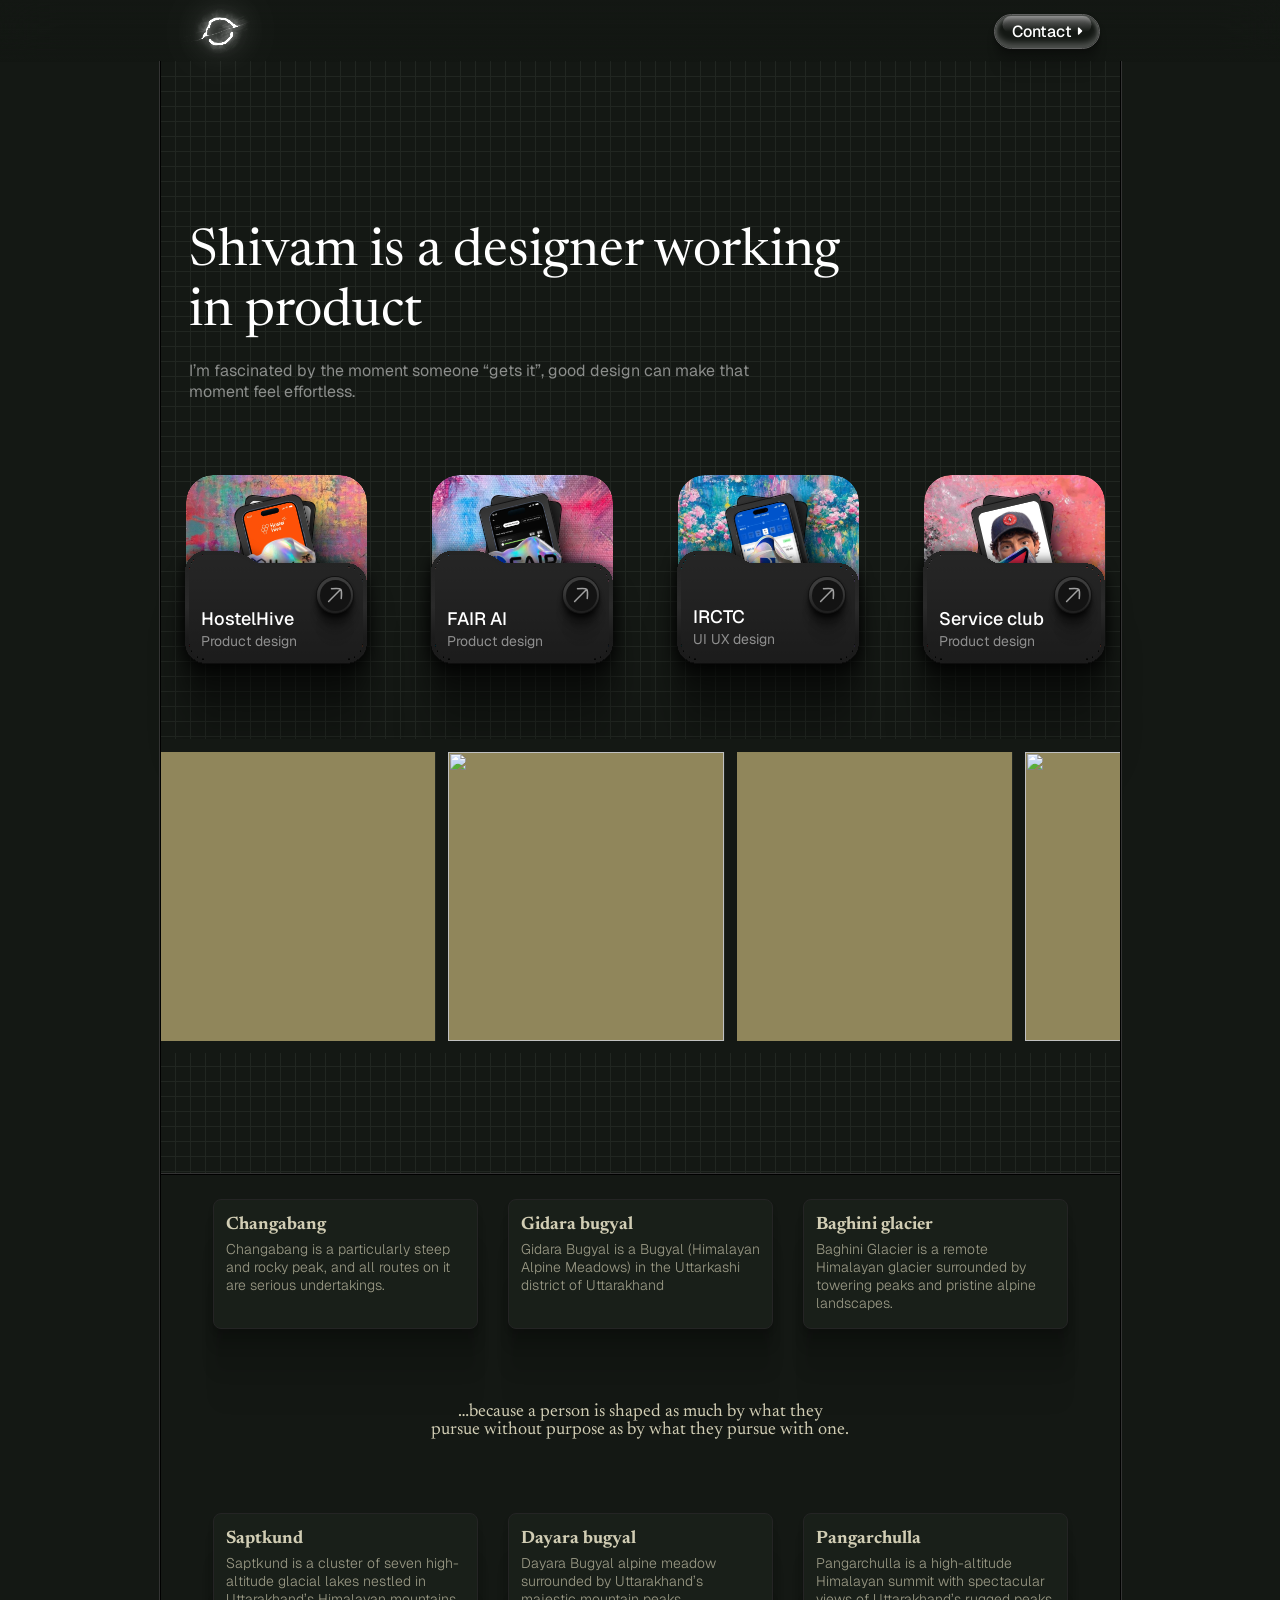
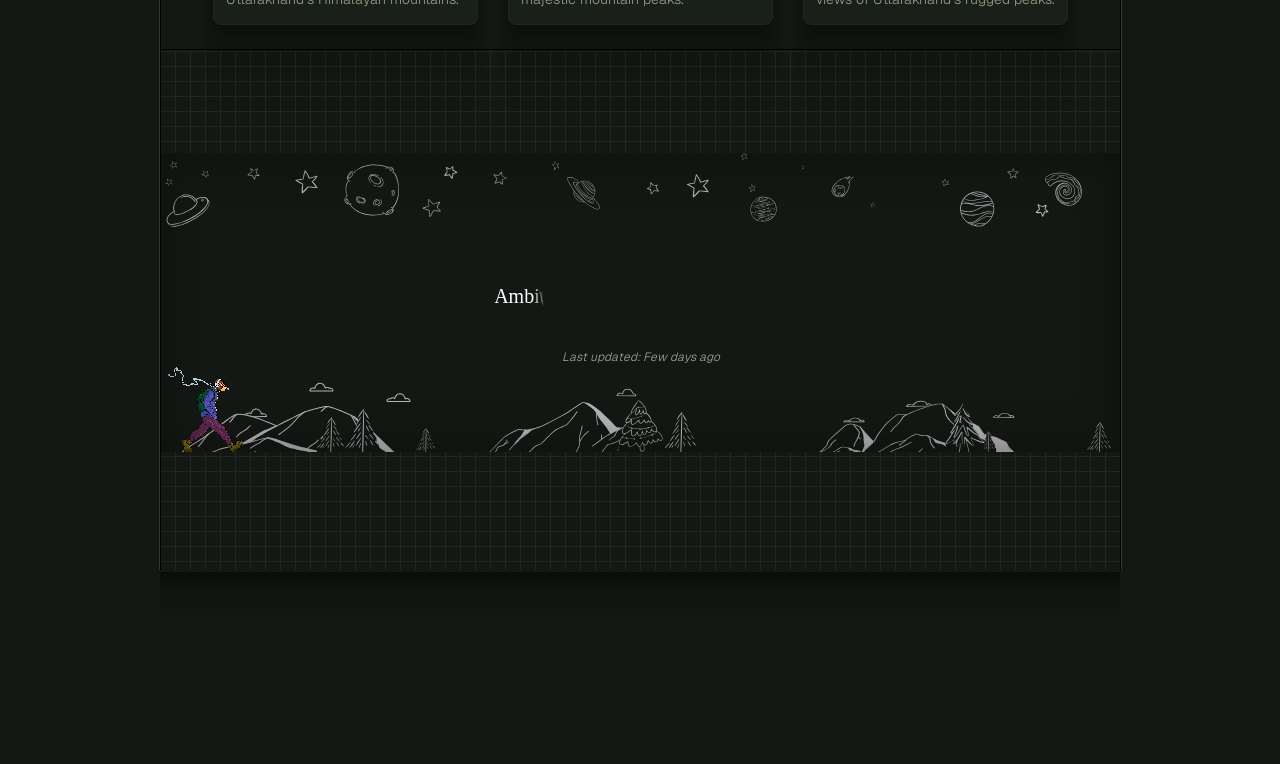
==== index.html @ 5e3aa321 "Potolfio_01 upload" ====
<!doctype html>
<html lang="en">
<head>
<meta charset="utf-8">
<meta name="viewport" content="width=device-width, initial-scale=1">
<link rel="icon" href="assets/favicon.svg" type="image/svg+xml">
<meta property="og:type" content="website">
<meta property="og:title" content="Shivam — Product Designer">
<meta property="og:description" content="Product designer with more than 4 years of experience, working across startups and established companies.">
<title>Shivam — Product Designer</title>
<meta name="description" content="Product designer with more than 4 years of experience, working across startups and established companies.">
<link rel="preconnect" href="https://fonts.googleapis.com">
<link rel="preconnect" href="https://fonts.gstatic.com" crossorigin>
<link href="https://fonts.googleapis.com/css2?family=Delius+Swash+Caps&family=Geist:wght@300;400;500;600;700&family=Montserrat:wght@700&family=Saira:ital,wght@0,300;0,400;0,500;0,600;1,700&family=Newsreader:opsz,wght@6..72,300;6..72,400&display=swap" rel="stylesheet">

<link rel="stylesheet" href="assets/shell.css">
<link rel="stylesheet" href="assets/home.css">
</head>
<body>

<div class="page">
  <div class="gridrules" aria-hidden="true"></div>
  <div class="grid-h" aria-hidden="true"></div>
  <div class="grid-v" aria-hidden="true"></div>

  <header class="nav">
    <div class="col nav__in">
      <a class="nav__brand brandmark" id="navLogo" href="" aria-label="Shivam — home"></a>
      <a class="nav__work" href="work/">work</a>
      <a class="btn nav__cta" href="mailto:shivamnegi5128@gmail.com">
        <span class="btn__shine" aria-hidden="true"></span>
        <span class="btn__label">Contact</span>
        <span class="btn__ico" aria-hidden="true">
          <svg class="i-default" viewBox="0 0 4.66863 7.74047" fill="none"><path d="M4.43436 3.30513L1.36573 0.235968C0.861783 -0.268072 0 0.0888458 0 0.801603V6.93886C0 7.65155 0.861644 8.0085 1.36564 7.5046L4.43427 4.4365C4.74671 4.12411 4.74676 3.61758 4.43436 3.30513Z" fill="white"/></svg>
          <svg class="i-hover" viewBox="0 0 4.14214 4.15044" fill="none"><path d="M0 2.07522C0 3.92026 2.23065 4.84434 3.53541 3.53981C4.34428 2.73108 4.34439 1.41975 3.53566 0.610882C2.23101 -0.693994 0 0.230008 0 2.07522Z" fill="white"/></svg>
        </span>
      </a>
    </div>
  </header>

  

<main>
    <section class="col hero">
      <h1>Shivam is a designer working<br>in product</h1>
      <p>I’m fascinated by the moment someone “gets it”, good design can make that <br>moment feel effortless.</p>
    </section>

    <section class="col projects" aria-label="Selected projects">
      <div class="projects__row"><svg width="0" height="0" style="position:absolute;pointer-events:none" aria-hidden="true"><defs>
<filter id="filter0_ddddddin_0_6" x="0" y="0" width="276" height="342.9" filterUnits="userSpaceOnUse" color-interpolation-filters="sRGB">
<feFlood flood-opacity="0" result="BackgroundImageFix"/>
<feColorMatrix in="SourceAlpha" type="matrix" values="0 0 0 0 0 0 0 0 0 0 0 0 0 0 0 0 0 0 127 0" result="hardAlpha"/>
<feOffset dy="-1"/>
<feGaussianBlur stdDeviation="6.95"/>
<feComposite in2="hardAlpha" operator="out"/>
<feColorMatrix type="matrix" values="0 0 0 0 0 0 0 0 0 0 0 0 0 0 0 0 0 0 0.67 0"/>
<feBlend mode="normal" in2="BackgroundImageFix" result="effect1_dropShadow_0_6"/>
<feColorMatrix in="SourceAlpha" type="matrix" values="0 0 0 0 0 0 0 0 0 0 0 0 0 0 0 0 0 0 127 0" result="hardAlpha"/>
<feOffset dy="7"/>
<feGaussianBlur stdDeviation="7.5"/>
<feColorMatrix type="matrix" values="0 0 0 0 0 0 0 0 0 0 0 0 0 0 0 0 0 0 0.46 0"/>
<feBlend mode="normal" in2="effect1_dropShadow_0_6" result="effect2_dropShadow_0_6"/>
<feColorMatrix in="SourceAlpha" type="matrix" values="0 0 0 0 0 0 0 0 0 0 0 0 0 0 0 0 0 0 127 0" result="hardAlpha"/>
<feOffset dy="27"/>
<feGaussianBlur stdDeviation="13.5"/>
<feColorMatrix type="matrix" values="0 0 0 0 0 0 0 0 0 0 0 0 0 0 0 0 0 0 0.4 0"/>
<feBlend mode="normal" in2="effect2_dropShadow_0_6" result="effect3_dropShadow_0_6"/>
<feColorMatrix in="SourceAlpha" type="matrix" values="0 0 0 0 0 0 0 0 0 0 0 0 0 0 0 0 0 0 127 0" result="hardAlpha"/>
<feOffset dy="61"/>
<feGaussianBlur stdDeviation="18"/>
<feColorMatrix type="matrix" values="0 0 0 0 0 0 0 0 0 0 0 0 0 0 0 0 0 0 0.23 0"/>
<feBlend mode="normal" in2="effect3_dropShadow_0_6" result="effect4_dropShadow_0_6"/>
<feColorMatrix in="SourceAlpha" type="matrix" values="0 0 0 0 0 0 0 0 0 0 0 0 0 0 0 0 0 0 127 0" result="hardAlpha"/>
<feOffset dy="108"/>
<feGaussianBlur stdDeviation="21.5"/>
<feColorMatrix type="matrix" values="0 0 0 0 0 0 0 0 0 0 0 0 0 0 0 0 0 0 0.07 0"/>
<feBlend mode="normal" in2="effect4_dropShadow_0_6" result="effect5_dropShadow_0_6"/>
<feColorMatrix in="SourceAlpha" type="matrix" values="0 0 0 0 0 0 0 0 0 0 0 0 0 0 0 0 0 0 127 0" result="hardAlpha"/>
<feOffset dy="168"/>
<feGaussianBlur stdDeviation="23.5"/>
<feColorMatrix type="matrix" values="0 0 0 0 0 0 0 0 0 0 0 0 0 0 0 0 0 0 0.01 0"/>
<feBlend mode="normal" in2="effect5_dropShadow_0_6" result="effect6_dropShadow_0_6"/>
<feBlend mode="normal" in="SourceGraphic" in2="BackgroundImageFix" result="shape"/>
<feColorMatrix in="SourceAlpha" type="matrix" values="0 0 0 0 0 0 0 0 0 0 0 0 0 0 0 0 0 0 127 0" result="hardAlpha"/>
<feOffset dy="-1"/>
<feComposite in2="hardAlpha" operator="arithmetic" k2="-1" k3="1"/>
<feColorMatrix type="matrix" values="0 0 0 0 0 0 0 0 0 0 0 0 0 0 0 0 0 0 1 0"/>
<feBlend mode="normal" in2="shape" result="effect7_innerShadow_0_6"/>
<feTurbulence type="fractalNoise" baseFrequency="2 2" stitchTiles="stitch" numOctaves="3" result="noise" seed="8232" />
<feColorMatrix in="noise" type="luminanceToAlpha" result="alphaNoise" />
<feComponentTransfer in="alphaNoise" result="coloredNoise1">
<feFuncA type="discrete" tableValues="1 1 1 1 1 1 1 1 1 1 1 1 1 1 1 1 1 1 1 1 1 1 1 1 1 1 1 1 1 1 1 1 1 1 1 1 1 1 1 1 1 1 1 1 1 1 1 1 1 1 1 0 0 0 0 0 0 0 0 0 0 0 0 0 0 0 0 0 0 0 0 0 0 0 0 0 0 0 0 0 0 0 0 0 0 0 0 0 0 0 0 0 0 0 0 0 0 0 0 0 "/>
</feComponentTransfer>
<feComposite operator="in" in2="effect7_innerShadow_0_6" in="coloredNoise1" result="noise1Clipped" />
<feFlood flood-color="rgba(27, 27, 27, 0.5)" result="color1Flood" />
<feComposite operator="in" in2="noise1Clipped" in="color1Flood" result="color1" />
<feMerge result="effect8_noise_0_6">
<feMergeNode in="effect7_innerShadow_0_6" />
<feMergeNode in="color1" />
</feMerge>
<feBlend mode="normal" in="effect8_noise_0_6" in2="effect6_dropShadow_0_6" result="effect8_noise_0_6"/>
</filter>
<linearGradient id="paint0_linear_0_6" x1="138" y1="15.3041" x2="138" y2="123.9" gradientUnits="userSpaceOnUse">
<stop stop-color="#313131"/>
<stop offset="1" stop-color="#1C1C1C"/>
</linearGradient>
<linearGradient id="paint1_linear_0_6" x1="138" y1="34.7219" x2="138" y2="67.4445" gradientUnits="userSpaceOnUse">
<stop stop-color="#0A0A0A"/>
<stop offset="1" stop-color="#4E4E4E"/>
</linearGradient>
<linearGradient id="paint2_linear_0_6" x1="138" y1="71.4" x2="138" y2="101.605" gradientUnits="userSpaceOnUse">
<stop stop-color="#2A2A2A"/>
<stop offset="1"/>
</linearGradient>
<linearGradient id="paint3_linear_0_6" x1="138.394" y1="59.174" x2="138.394" y2="90.4582" gradientUnits="userSpaceOnUse">
<stop stop-color="#717171"/>
<stop offset="1" stop-color="#7C7C7C"/>
</linearGradient>
</defs></svg>
<a class="pcard c-hh" href="projects/hostelhive/" target="_blank" rel="noopener" aria-label="HostelHive — Product design">
    <div class="pcard__inner">
      <div class="pcard__pocket"><div class="pcard__stage">
        <figure class="pl pl--art"><div class="pl__r"><div class="crop"><img src="assets/media/287598882310.webp" alt=""></div></div></figure>
        <div class="pl pl--deck-a"><div class="pl__r"><div class="deck"></div></div></div>
        <figure class="pl pl--mid"><div class="pl__r"><img src="assets/media/f3ed264bc4f3.webp" alt=""></div></figure>
        <div class="pl pl--deck-b"><div class="pl__r"><div class="deck"></div></div></div>
        <figure class="pl pl--dev"><div class="pl__r"><img src="assets/media/b401599834fa.webp" alt=""></div></figure>
        <figure class="pl pl--ov"><div class="pl__r"><div class="crop"><img src="assets/media/566ebe815124.webp" alt=""></div></div></figure>
      </div></div>
      <div class="pcard__panel"><svg viewBox="0 0 276 342.9" width="276" height="342.9" fill="none" xmlns="http://www.w3.org/2000/svg" aria-hidden="true"><g filter="url(#filter0_ddddddin_0_6)"><path class="pnl-f" d="M51 35.9C51 26.5112 58.6112 18.9 68 18.9H89.3295C95.9151 18.9 102.359 20.8125 107.878 24.4053L113.974 28.3734C116.734 30.1698 119.956 31.126 123.248 31.126H208C217.389 31.126 225 38.7372 225 48.126V106.9C225 116.289 217.389 123.9 208 123.9H68C58.6112 123.9 51 116.289 51 106.9L51 35.9Z" fill="url(#paint0_linear_0_6)" shape-rendering="crispEdges"/><path class="pnl-s" d="M89.3291 16.9C96.3019 16.9 103.125 18.9252 108.969 22.7291L115.065 26.6969C117.5 28.2818 120.343 29.1255 123.248 29.1256H208C218.493 29.1256 227 37.6324 227 48.1256V106.9C227 117.393 218.493 125.9 208 125.9H68C57.5066 125.9 49 117.393 49 106.9V35.9C49 25.4066 57.5066 16.9 68 16.9H89.3291Z" stroke="url(#paint1_linear_0_6)" style="mix-blend-mode:soft-light" stroke-width="4" shape-rendering="crispEdges"/><path class="pnl-s" d="M89.3291 16.9C96.3019 16.9 103.125 18.9252 108.969 22.7291L115.065 26.6969C117.5 28.2818 120.343 29.1255 123.248 29.1256H208C218.493 29.1256 227 37.6324 227 48.1256V106.9C227 117.393 218.493 125.9 208 125.9H68C57.5066 125.9 49 117.393 49 106.9V35.9C49 25.4066 57.5066 16.9 68 16.9H89.3291Z" stroke="url(#paint2_linear_0_6)" stroke-opacity="0.82" stroke-width="4" shape-rendering="crispEdges"/><path class="pnl-s" d="M89.3291 16.9C96.3019 16.9 103.125 18.9252 108.969 22.7291L115.065 26.6969C117.5 28.2818 120.343 29.1255 123.248 29.1256H208C218.493 29.1256 227 37.6324 227 48.1256V106.9C227 117.393 218.493 125.9 208 125.9H68C57.5066 125.9 49 117.393 49 106.9V35.9C49 25.4066 57.5066 16.9 68 16.9H89.3291Z" stroke="url(#paint3_linear_0_6)" stroke-opacity="0.12" stroke-width="4" shape-rendering="crispEdges"/></g></svg></div>
      <div class="pcard__meta"><h3 class="pcard__title">HostelHive</h3><p class="pcard__sub">Product design</p></div>
      <span class="pcard__arrow" aria-hidden="true"><span class="pcard__arrowin"><img src="assets/media/2d429bfdd5bf.svg" alt=""><img src="assets/media/2d429bfdd5bf.svg" alt=""></span></span>
    </div>
  </a>

  <a class="pcard c-fair" href="projects/fair-ai/" target="_blank" rel="noopener" aria-label="FAIR AI — Product design">
    <div class="pcard__inner">
      <div class="pcard__pocket"><div class="pcard__stage">
        <figure class="pl pl--art"><div class="pl__r"><div class="crop"><img src="assets/media/42fb38b03def.webp" alt=""></div></div></figure>
        <div class="pl pl--deck-a"><div class="pl__r"><div class="deck"></div></div></div>
        <div class="pl pl--deck-b"><div class="pl__r"><div class="deck"></div></div></div>
        <figure class="pl pl--dev"><div class="pl__r"><img src="assets/media/18b52090a1f3.webp" alt=""></div></figure>
        <figure class="pl pl--ov"><div class="pl__r"><div class="crop"><img src="assets/media/a8c9b124a2e1.webp" alt=""></div></div></figure>
      </div></div>
      <div class="pcard__panel"><svg viewBox="0 0 276 342.9" width="276" height="342.9" fill="none" xmlns="http://www.w3.org/2000/svg" aria-hidden="true"><g filter="url(#filter0_ddddddin_0_6)"><path class="pnl-f" d="M51 35.9C51 26.5112 58.6112 18.9 68 18.9H89.3295C95.9151 18.9 102.359 20.8125 107.878 24.4053L113.974 28.3734C116.734 30.1698 119.956 31.126 123.248 31.126H208C217.389 31.126 225 38.7372 225 48.126V106.9C225 116.289 217.389 123.9 208 123.9H68C58.6112 123.9 51 116.289 51 106.9L51 35.9Z" fill="url(#paint0_linear_0_6)" shape-rendering="crispEdges"/><path class="pnl-s" d="M89.3291 16.9C96.3019 16.9 103.125 18.9252 108.969 22.7291L115.065 26.6969C117.5 28.2818 120.343 29.1255 123.248 29.1256H208C218.493 29.1256 227 37.6324 227 48.1256V106.9C227 117.393 218.493 125.9 208 125.9H68C57.5066 125.9 49 117.393 49 106.9V35.9C49 25.4066 57.5066 16.9 68 16.9H89.3291Z" stroke="url(#paint1_linear_0_6)" style="mix-blend-mode:soft-light" stroke-width="4" shape-rendering="crispEdges"/><path class="pnl-s" d="M89.3291 16.9C96.3019 16.9 103.125 18.9252 108.969 22.7291L115.065 26.6969C117.5 28.2818 120.343 29.1255 123.248 29.1256H208C218.493 29.1256 227 37.6324 227 48.1256V106.9C227 117.393 218.493 125.9 208 125.9H68C57.5066 125.9 49 117.393 49 106.9V35.9C49 25.4066 57.5066 16.9 68 16.9H89.3291Z" stroke="url(#paint2_linear_0_6)" stroke-opacity="0.82" stroke-width="4" shape-rendering="crispEdges"/><path class="pnl-s" d="M89.3291 16.9C96.3019 16.9 103.125 18.9252 108.969 22.7291L115.065 26.6969C117.5 28.2818 120.343 29.1255 123.248 29.1256H208C218.493 29.1256 227 37.6324 227 48.1256V106.9C227 117.393 218.493 125.9 208 125.9H68C57.5066 125.9 49 117.393 49 106.9V35.9C49 25.4066 57.5066 16.9 68 16.9H89.3291Z" stroke="url(#paint3_linear_0_6)" stroke-opacity="0.12" stroke-width="4" shape-rendering="crispEdges"/></g></svg></div>
      <div class="pcard__meta"><h3 class="pcard__title">FAIR AI</h3><p class="pcard__sub">Product design</p></div>
      <span class="pcard__arrow" aria-hidden="true"><span class="pcard__arrowin"><img src="assets/media/2d429bfdd5bf.svg" alt=""><img src="assets/media/2d429bfdd5bf.svg" alt=""></span></span>
    </div>
  </a>

  <a class="pcard c-irc" href="projects/irctc/" target="_blank" rel="noopener" aria-label="IRCTC — UI UX design">
    <div class="pcard__inner">
      <div class="pcard__pocket"><div class="pcard__stage">
        <figure class="pl pl--art"><div class="pl__r"><img src="assets/media/c4fbb750b159.webp" alt=""></div></figure>
        <div class="pl pl--deck-a"><div class="pl__r"><div class="deck"></div></div></div>
        <div class="pl pl--deck-b"><div class="pl__r"><div class="deck"></div></div></div>
        <figure class="pl pl--dev"><div class="pl__r"><div class="crop"><img src="assets/media/8697be73bdae.webp" alt=""></div></div></figure>
        <figure class="pl pl--ov"><div class="pl__r"><div class="crop"><img src="assets/media/89173bbdca14.webp" alt=""></div></div></figure>
      </div></div>
      <div class="pcard__panel"><svg viewBox="0 0 276 342.9" width="276" height="342.9" fill="none" xmlns="http://www.w3.org/2000/svg" aria-hidden="true"><g filter="url(#filter0_ddddddin_0_6)"><path class="pnl-f" d="M51 35.9C51 26.5112 58.6112 18.9 68 18.9H89.3295C95.9151 18.9 102.359 20.8125 107.878 24.4053L113.974 28.3734C116.734 30.1698 119.956 31.126 123.248 31.126H208C217.389 31.126 225 38.7372 225 48.126V106.9C225 116.289 217.389 123.9 208 123.9H68C58.6112 123.9 51 116.289 51 106.9L51 35.9Z" fill="url(#paint0_linear_0_6)" shape-rendering="crispEdges"/><path class="pnl-s" d="M89.3291 16.9C96.3019 16.9 103.125 18.9252 108.969 22.7291L115.065 26.6969C117.5 28.2818 120.343 29.1255 123.248 29.1256H208C218.493 29.1256 227 37.6324 227 48.1256V106.9C227 117.393 218.493 125.9 208 125.9H68C57.5066 125.9 49 117.393 49 106.9V35.9C49 25.4066 57.5066 16.9 68 16.9H89.3291Z" stroke="url(#paint1_linear_0_6)" style="mix-blend-mode:soft-light" stroke-width="4" shape-rendering="crispEdges"/><path class="pnl-s" d="M89.3291 16.9C96.3019 16.9 103.125 18.9252 108.969 22.7291L115.065 26.6969C117.5 28.2818 120.343 29.1255 123.248 29.1256H208C218.493 29.1256 227 37.6324 227 48.1256V106.9C227 117.393 218.493 125.9 208 125.9H68C57.5066 125.9 49 117.393 49 106.9V35.9C49 25.4066 57.5066 16.9 68 16.9H89.3291Z" stroke="url(#paint2_linear_0_6)" stroke-opacity="0.82" stroke-width="4" shape-rendering="crispEdges"/><path class="pnl-s" d="M89.3291 16.9C96.3019 16.9 103.125 18.9252 108.969 22.7291L115.065 26.6969C117.5 28.2818 120.343 29.1255 123.248 29.1256H208C218.493 29.1256 227 37.6324 227 48.1256V106.9C227 117.393 218.493 125.9 208 125.9H68C57.5066 125.9 49 117.393 49 106.9V35.9C49 25.4066 57.5066 16.9 68 16.9H89.3291Z" stroke="url(#paint3_linear_0_6)" stroke-opacity="0.12" stroke-width="4" shape-rendering="crispEdges"/></g></svg></div>
      <div class="pcard__meta"><h3 class="pcard__title">IRCTC</h3><p class="pcard__sub">UI UX design</p></div>
      <span class="pcard__arrow" aria-hidden="true"><span class="pcard__arrowin"><img src="assets/media/2d429bfdd5bf.svg" alt=""><img src="assets/media/2d429bfdd5bf.svg" alt=""></span></span>
    </div>
  </a><a class="pcard c-svc is-locked" aria-disabled="true" aria-label="Service club — Product design">
    <div class="pcard__inner">
      <div class="pcard__pocket"><div class="pcard__stage">
        <figure class="pl pl--art"><div class="pl__r"><img src="assets/media/fff7a1a0fea5.webp" alt=""></div></figure>
        <div class="pl pl--deck-a"><div class="pl__r"><div class="deck"></div></div></div>
        <div class="pl pl--deck-b"><div class="pl__r"><div class="deck"></div></div></div>
        <figure class="pl pl--dev"><div class="pl__r"><div class="crop"><img src="assets/media/6f6fb5848412.webp" alt=""></div></div></figure>
        <figure class="pl pl--ov"><div class="pl__r"><img src="assets/media/a5ca08c213e0.webp" alt=""></div></figure>
      </div></div>
      <div class="pcard__panel"><svg viewBox="0 0 276 342.9" width="276" height="342.9" fill="none" xmlns="http://www.w3.org/2000/svg" aria-hidden="true"><g filter="url(#filter0_ddddddin_0_6)"><path class="pnl-f" d="M51 35.9C51 26.5112 58.6112 18.9 68 18.9H89.3295C95.9151 18.9 102.359 20.8125 107.878 24.4053L113.974 28.3734C116.734 30.1698 119.956 31.126 123.248 31.126H208C217.389 31.126 225 38.7372 225 48.126V106.9C225 116.289 217.389 123.9 208 123.9H68C58.6112 123.9 51 116.289 51 106.9L51 35.9Z" fill="url(#paint0_linear_0_6)" shape-rendering="crispEdges"/><path class="pnl-s" d="M89.3291 16.9C96.3019 16.9 103.125 18.9252 108.969 22.7291L115.065 26.6969C117.5 28.2818 120.343 29.1255 123.248 29.1256H208C218.493 29.1256 227 37.6324 227 48.1256V106.9C227 117.393 218.493 125.9 208 125.9H68C57.5066 125.9 49 117.393 49 106.9V35.9C49 25.4066 57.5066 16.9 68 16.9H89.3291Z" stroke="url(#paint1_linear_0_6)" style="mix-blend-mode:soft-light" stroke-width="4" shape-rendering="crispEdges"/><path class="pnl-s" d="M89.3291 16.9C96.3019 16.9 103.125 18.9252 108.969 22.7291L115.065 26.6969C117.5 28.2818 120.343 29.1255 123.248 29.1256H208C218.493 29.1256 227 37.6324 227 48.1256V106.9C227 117.393 218.493 125.9 208 125.9H68C57.5066 125.9 49 117.393 49 106.9V35.9C49 25.4066 57.5066 16.9 68 16.9H89.3291Z" stroke="url(#paint2_linear_0_6)" stroke-opacity="0.82" stroke-width="4" shape-rendering="crispEdges"/><path class="pnl-s" d="M89.3291 16.9C96.3019 16.9 103.125 18.9252 108.969 22.7291L115.065 26.6969C117.5 28.2818 120.343 29.1255 123.248 29.1256H208C218.493 29.1256 227 37.6324 227 48.1256V106.9C227 117.393 218.493 125.9 208 125.9H68C57.5066 125.9 49 117.393 49 106.9V35.9C49 25.4066 57.5066 16.9 68 16.9H89.3291Z" stroke="url(#paint3_linear_0_6)" stroke-opacity="0.12" stroke-width="4" shape-rendering="crispEdges"/></g></svg></div>
      <div class="pcard__meta"><h3 class="pcard__title">Service club</h3><p class="pcard__sub">Product design</p></div>
      <span class="pcard__arrow" aria-hidden="true"><span class="pcard__arrowin"><img src="assets/media/2d429bfdd5bf.svg" alt=""><img src="assets/media/2d429bfdd5bf.svg" alt=""></span></span>
    </div>
  </a>

  </div>
    </section>

    <section class="col ticker" aria-hidden="true">
      <div class="ticker__track"><div class="ticker__set" inert><div class="ticker__card"><iframe class="ticker__v" style="--ar:1.00000" src="https://player.vimeo.com/video/1223754236?badge=0&autopause=0&player_id=0&app_id=58479&autoplay=1&muted=1&loop=1&background=1" title="download" loading="lazy" tabindex="-1" allow="autoplay; fullscreen; picture-in-picture; clipboard-write; encrypted-media; web-share" referrerpolicy="strict-origin-when-cross-origin"></iframe></div><div class="ticker__card"><img class="ticker__img" src="https://res.cloudinary.com/mujcmnsc/image/upload/f_auto,q_auto,w_600/v1788457477/hml1.png" alt="" loading="lazy" decoding="async"></div><div class="ticker__card"><iframe class="ticker__v" style="--ar:0.98892" src="https://player.vimeo.com/video/1223753904?badge=0&autopause=0&player_id=0&app_id=58479&autoplay=1&muted=1&loop=1&background=1" title="S1-S01-VO-01" loading="lazy" tabindex="-1" allow="autoplay; fullscreen; picture-in-picture; clipboard-write; encrypted-media; web-share" referrerpolicy="strict-origin-when-cross-origin"></iframe></div><div class="ticker__card"><img class="ticker__img" src="https://res.cloudinary.com/mujcmnsc/image/upload/f_auto,q_auto,w_600/v1788457445/S.png" alt="" loading="lazy" decoding="async"></div><div class="ticker__card"><iframe class="ticker__v" style="--ar:1.77778" src="https://player.vimeo.com/video/1223754765?badge=0&autopause=0&player_id=0&app_id=58479&autoplay=1&muted=1&loop=1&background=1" title="Shivam_Negi_Project03" loading="lazy" tabindex="-1" allow="autoplay; fullscreen; picture-in-picture; clipboard-write; encrypted-media; web-share" referrerpolicy="strict-origin-when-cross-origin"></iframe></div><div class="ticker__card"><img class="ticker__img" src="https://res.cloudinary.com/mujcmnsc/image/upload/f_auto,q_auto,w_600/v1788457312/japanese.png" alt="" loading="lazy" decoding="async"></div><div class="ticker__card"><img class="ticker__img" src="https://res.cloudinary.com/mujcmnsc/image/upload/f_auto,q_auto,w_600/v1788457949/stickers.png" alt="" loading="lazy" decoding="async"></div></div><div class="ticker__set" inert><div class="ticker__card"><iframe class="ticker__v" style="--ar:1.00000" src="https://player.vimeo.com/video/1223754236?badge=0&autopause=0&player_id=0&app_id=58479&autoplay=1&muted=1&loop=1&background=1" title="download" loading="lazy" tabindex="-1" allow="autoplay; fullscreen; picture-in-picture; clipboard-write; encrypted-media; web-share" referrerpolicy="strict-origin-when-cross-origin"></iframe></div><div class="ticker__card"><img class="ticker__img" src="https://res.cloudinary.com/mujcmnsc/image/upload/f_auto,q_auto,w_600/v1788457477/hml1.png" alt="" loading="lazy" decoding="async"></div><div class="ticker__card"><iframe class="ticker__v" style="--ar:0.98892" src="https://player.vimeo.com/video/1223753904?badge=0&autopause=0&player_id=0&app_id=58479&autoplay=1&muted=1&loop=1&background=1" title="S1-S01-VO-01" loading="lazy" tabindex="-1" allow="autoplay; fullscreen; picture-in-picture; clipboard-write; encrypted-media; web-share" referrerpolicy="strict-origin-when-cross-origin"></iframe></div><div class="ticker__card"><img class="ticker__img" src="https://res.cloudinary.com/mujcmnsc/image/upload/f_auto,q_auto,w_600/v1788457445/S.png" alt="" loading="lazy" decoding="async"></div><div class="ticker__card"><iframe class="ticker__v" style="--ar:1.77778" src="https://player.vimeo.com/video/1223754765?badge=0&autopause=0&player_id=0&app_id=58479&autoplay=1&muted=1&loop=1&background=1" title="Shivam_Negi_Project03" loading="lazy" tabindex="-1" allow="autoplay; fullscreen; picture-in-picture; clipboard-write; encrypted-media; web-share" referrerpolicy="strict-origin-when-cross-origin"></iframe></div><div class="ticker__card"><img class="ticker__img" src="https://res.cloudinary.com/mujcmnsc/image/upload/f_auto,q_auto,w_600/v1788457312/japanese.png" alt="" loading="lazy" decoding="async"></div><div class="ticker__card"><img class="ticker__img" src="https://res.cloudinary.com/mujcmnsc/image/upload/f_auto,q_auto,w_600/v1788457949/stickers.png" alt="" loading="lazy" decoding="async"></div></div></div>
    </section>

    <section class="col expeditions"><div class="exp" id="exp">
    <div class="exp__row" data-row="1"></div>

    <div class="exp__center">
      <p class="exp__heading">&hellip;because a person is shaped as much by what they <br>pursue without purpose as by what they pursue with one.</p>
      <div class="exp__fan" id="fan" aria-hidden="true"></div>
    </div>

    <div class="exp__row" data-row="2"></div>
  </div></section>

    <section class="col scene" aria-label="Ambitious, resilient, and determined to create something meaningful.">
      <div class="scene__in">
        <p class="sr">Ambitious, resilient, and determined to create something meaningful. Last updated: Few days ago</p>
<div id="stage">
  <svg id="scene" viewBox="0 -43.377 958 298.377"
       preserveAspectRatio="xMidYMid meet" role="img"
       aria-label="A figure walks endlessly through a hand-drawn cosmic mountain landscape while the world drifts past."></svg>
</div>
        <div class="writing" id="writing" data-node-id="4326:1227" data-name="writing">
  <p class="writing__text" id="wtext" data-node-id="4326:1228">
    <span class="ln"><span class="ln__ink">Ambitious, resilient, and determined</span><i class="nib" aria-hidden="true"></i></span><span class="ln"><span class="ln__ink">to create something meaningful.</span><i class="nib" aria-hidden="true"></i></span>
  </p>

  <p class="writing__stamp">Last updated: Few days ago</p>

  
</div>
      </div>
    </section>
  </main>

</div>

<!-- the sheet's contact shadow, column-width, riding on its lower edge -->
<div class="page-shade" aria-hidden="true"></div>

<footer class="foot">
  <div class="gridrules gridrules--foot" aria-hidden="true"></div>
  <div class="foot__in">
      <a class="foot__brand brandmark" id="footLogo" href="" aria-label="Shivam — home"></a>
      <nav class="foot__links">
        <a href="https://x.com/shivnegi0" rel="me noopener" target="_blank">X:</a>
        <a href="https://www.linkedin.com/in/shivam-negi-373739171/" rel="me noopener" target="_blank">Linkedin:</a>
        <a href="mailto:shivamnegi5128@gmail.com">Email:</a>
      </nav>
      <p class="foot__note"><b>note for you</b><span>Thank you human for the visit, <br>and If you are reading this <br>i think i did something right.</span></p>
      <button class="snd-btn" id="sndFooter" type="button" aria-pressed="false" aria-label="Mute sound effects">
        <!-- one icon, three groups. The speaker body never moves; the waves and
             the cross trade places, which is what lets each be scaled, faded
             and blurred on its own. Paths are the Figma ones, split at x=15. -->
        <svg class="snd-ico" viewBox="0 0 24 24" fill="none" aria-hidden="true">
          <g class="snd-body" fill="#D1CDB4"><path d="M13 22H11V20H9V18H11V6H9V4H11V2H13V22ZM9 18H7V16H9V18ZM7 10H5V14H7V16H3V8H7V10ZM9 8H7V6H9V8Z"/></g>
          <g class="snd-wave" fill="#D1CDB4"><path d="M19 18H15V16H19V18ZM21 16H19V8H21V16ZM17 14H15V10H17V14ZM19 8H15V6H19V8Z"/></g>
          <g class="snd-x" fill="#D1CDB4"><path d="M17.001 15.224H15.001V13.224H17V11.224H15.001V9.224H17.001L17 11.224H19V13.224H17L17.001 15.224ZM21 15.224H19V13.224H21V15.224ZM21 11.224H19V9.224H21V11.224Z"/></g>
        </svg>
      </button>
    <span class="snd-tip" id="sndTip">Mute sound effects</span>
  </div>
</footer>

<!-- the scroll room the reveal happens in: transparent, so the pinned footer
     shows through it as the content sheet above slides past -->
<div class="foot-space" id="contact" aria-hidden="true"></div>


<script src="assets/shell.js" defer></script>
<script src="assets/home.js" defer></script>
</body>
</html>
---- assets/shell.css ----
/* ==========================================================================
   SHELL — everything every page shares: the tokens, the 960 column and its
   rules, the 15px grid, the sticky navbar, the revealed footer, the cursor.
   Page-specific styles live beside the page that uses them.
   ========================================================================== */
/* ==========================================================================
   HOME PAGE — Figma › Projectss › "Home Page " (3792:393), 1440 × 2310
   The 960px content column sits at x 240–1200. Every section keeps its
   Figma y-position by reproducing the gaps between them.
   ========================================================================== */
:root{
  --bg:          #141814;
  --hairline:    #343434;
  --ink:         #d1cdb4;
  --ink-dim:     rgba(209,205,180,.5);
  --white-dim:   rgba(255,255,255,.5);
  /* Sampled straight off the 1440 × 2310 Figma export, not eyeballed:
     the 15px grid is a solid #212621 hairline, and each column rule is a
     BLACK stroke with a hard (no-blur) #343434 shadow sitting 1px outside
     it — two adjacent pixels, which is what gives it its weight. */
  --grid-line:   #212621;
  --rule-ink:    #000000;
  --rule-glow:   #343434;
  --grid-step:   15px;
  --col:         960px;
  --pad:         29px;   /* hero + projects inset inside the column */
  --ticker-card: #90865b;
  --ticker-edge: #212621;
  --mark-w:      115px;
  --mark-inset:  .235;   /* the shader's smoke padding, as a fraction of the box */

  --font-display:"Exposure Trial VAR","Exposure Trial",Newsreader,"Times New Roman",Georgia,serif;
  --font-body:   Geist,"Geist Light",ui-sans-serif,system-ui,-apple-system,"Segoe UI",sans-serif;
  --ease-out:    cubic-bezier(.22,.85,.3,1);
  --cursor-hand: url("data:image/svg+xml,%3Csvg%20xmlns%3D%22http%3A%2F%2Fwww.w3.org%2F2000%2Fsvg%22%20width%3D%2224%22%20height%3D%2224%22%20viewBox%3D%220%200%2024%2024%22%20fill%3D%22none%22%3E%3Cpath%20d%3D%22M2%2014H6V16H2V14Z%22%20fill%3D%22white%22%2F%3E%3Cpath%20d%3D%22M4%2016H22V18H4V16Z%22%20fill%3D%22white%22%2F%3E%3Cpath%20d%3D%22M6%2018H22V20H6V18Z%22%20fill%3D%22white%22%2F%3E%3Cpath%20d%3D%22M8%2020H20V22H8V20Z%22%20fill%3D%22white%22%2F%3E%3Cpath%20d%3D%22M8%202H10V17H8V2Z%22%20fill%3D%22white%22%2F%3E%3Cpath%20d%3D%22M10%2014H22V16H10V14Z%22%20fill%3D%22white%22%2F%3E%3Cpath%20d%3D%22M12%208H22V14H12V8Z%22%20fill%3D%22white%22%2F%3E%3Cpath%20d%3D%22M16%208H18V12H16V8Z%22%20fill%3D%22white%22%2F%3E%3Cpath%20d%3D%22M20%2012H22V14H20V12Z%22%20fill%3D%22white%22%2F%3E%3Cpath%20d%3D%22M18%208H20V14H18V8Z%22%20fill%3D%22black%22%2F%3E%3Cpath%20d%3D%22M14%206H16V14H14V6Z%22%20fill%3D%22black%22%2F%3E%3Cpath%20d%3D%22M10%202H12V14H10V2Z%22%20fill%3D%22black%22%2F%3E%3Cpath%20d%3D%22M6%202H8V14H6V2Z%22%20fill%3D%22black%22%2F%3E%3Cpath%20d%3D%22M20%208H22V10H20V8Z%22%20fill%3D%22black%22%2F%3E%3Cpath%20d%3D%22M16%206H18V8H16V6Z%22%20fill%3D%22black%22%2F%3E%3Cpath%20d%3D%22M12%206H14V8H12V6Z%22%20fill%3D%22black%22%2F%3E%3Cpath%20d%3D%22M8%200H10V2H8V0Z%22%20fill%3D%22black%22%2F%3E%3Cpath%20d%3D%22M2%2012H6V14H2V12Z%22%20fill%3D%22black%22%2F%3E%3Cpath%20d%3D%22M0%2014H2V16H0V14Z%22%20fill%3D%22black%22%2F%3E%3Cpath%20d%3D%22M2%2016H4V18H2V16Z%22%20fill%3D%22black%22%2F%3E%3Cpath%20d%3D%22M4%2018H6V20H4V18Z%22%20fill%3D%22black%22%2F%3E%3Cpath%20d%3D%22M6%2020H8V22H6V20Z%22%20fill%3D%22black%22%2F%3E%3Cpath%20d%3D%22M8%2022H20V24H8V22Z%22%20fill%3D%22black%22%2F%3E%3Cpath%20d%3D%22M20%2020H22V22H20V20Z%22%20fill%3D%22black%22%2F%3E%3Cpath%20d%3D%22M22%2010H24V20H22V10Z%22%20fill%3D%22black%22%2F%3E%3Cpath%20d%3D%22M6%2014H8V16H6V14Z%22%20fill%3D%22black%22%2F%3E%3Cpath%20d%3D%22M12%2016H14V20H12V16Z%22%20fill%3D%22black%22%2F%3E%3Cpath%20d%3D%22M16%2016H18V20H16V16Z%22%20fill%3D%22black%22%2F%3E%3C%2Fsvg%3E") 8 2, pointer;
}

*{box-sizing:border-box}
html{background:var(--bg)}
body{
  margin:0; background:var(--bg); color:#fff;
  font-family:var(--font-body);
  -webkit-font-smoothing:antialiased;
  /* clip, not hidden: `hidden` would make the body a scroll container and
     kill the navbar's position:sticky. */
  overflow-x:clip;
}
/* the pointer from the Figma notes, on everything interactive */
a,button,.pcard,.exp__card{cursor:var(--cursor-hand)}

/* the content layer: an opaque sheet that rides over the pinned footer. The
   118px that used to be the footer's top margin belongs to this sheet now,
   so the reveal starts from the same gap the design has. */
.page{
  position:relative; width:100%; overflow-x:clip;
  z-index:1; background:var(--bg); padding-bottom:118px;
}
/* The sheet and the footer are the same colour, so without a shadow the
   sheet's lower edge is invisible and the footer just looks truncated. It
   belongs to the 960 column, not to the full-bleed sheet — a shadow on
   .page itself spanned the whole window, which is not where the structure
   is. This is a zero-height element in normal flow, so it needs no
   positioning: it simply sits at the sheet's lower edge and travels with
   it. It cannot live inside .page — that clips its overflow. */
.page-shade{
  position:relative; z-index:2; height:0; pointer-events:none;
  width:var(--col); max-width:calc(100vw - 32px); margin:0 auto;
}
.page-shade::after{
  content:""; position:absolute; left:0; right:0; top:0; height:46px;
  /* clear for the first 2px: at full reveal the sheet's edge lands exactly on
     the footer's own black-and-glow rule, and the shadow would otherwise
     crush the glow down to near the background */
  background:linear-gradient(to bottom,
    rgba(0,0,0,0) 0 2px, rgba(0,0,0,.5) 2px, rgba(0,0,0,.22) 38%, rgba(0,0,0,0) 100%);
}
.col{width:var(--col);max-width:calc(100vw - 32px);margin:0 auto;position:relative}

/* ---- the column rules ---------------------------------------------------
   Three layers, because the Figma treats them as three things. Measured off
   the 1440 × 2310 export, pixel by pixel:
     column rules   x 239/240 and 1200/1201, navbar's lower edge → page bottom
     15px verticals x 255 … 1185, navbar's lower edge → footer's top
     15px horizontals full column width, y 76, 91, 106 … → footer's top
   -------------------------------------------------------------------------- */
.gridrules,.grid-h,.grid-v{position:absolute;pointer-events:none;z-index:0}

/* Each column rule is a 2px pair, mirrored about the column:
       x 239 #343434 | x 240 #000        x 1200 #000 | x 1201 #343434
   the black stroke on the column's own edge, its hard shadow one pixel
   outside it. They paint ABOVE the sections — in the Figma render the black
   is unbroken at x 240 and 1200 all the way down, straight through the
   ticker, the trek band and the footer. */
.gridrules{
  left:calc(50% - var(--col) / 2);
  width:var(--col);
  top:var(--grid-top,0px); bottom:0;
  z-index:50;                      /* over the sections, under the navbar */
}
.gridrules::before,.gridrules::after{
  content:""; position:absolute; top:0; bottom:0; width:2px;
}
.gridrules::before{                /* pixels 239, 240 */
  left:-1px;
  background:linear-gradient(to right,var(--rule-glow) 0 1px,var(--rule-ink) 1px 2px);
}
.gridrules::after{                 /* pixels 1200, 1201 */
  left:100%;
  background:linear-gradient(to right,var(--rule-ink) 0 1px,var(--rule-glow) 1px 2px);
}

/* The 15px rules are inset vertically: they start at the navbar's lower edge
   and stop at the footer's top, never running behind either. */
.grid-h{                       /* horizontal — full column width */
  left:calc(50% - var(--col) / 2); width:var(--col);
  top:calc(var(--grid-top,0px) + var(--grid-step));
  height:calc(var(--grid-h,0px) - var(--grid-step));
  background-image:repeating-linear-gradient(to bottom,
    var(--grid-line) 0 1px, transparent 1px var(--grid-step));
}
/* vertical — anchored on the column edge, so the rules land on 255, 270 …
   1185 exactly as Figma has them. The one that falls on the column's own
   edge is hidden under the black stroke that paints over it. */
.grid-v{
  left:calc(50% - var(--col) / 2); width:var(--col);
  top:var(--grid-top,0px); height:var(--grid-h,0px);
  background-image:repeating-linear-gradient(to right,
    var(--grid-line) 0 1px, transparent 1px var(--grid-step));
}
/* everything else stacks above the grid; the navbar is excluded so it keeps
   its own sticky position and sits above the column rules */
.page > *:not(.gridrules):not(.grid-h):not(.grid-v):not(.nav){position:relative;z-index:1}

/* ============================== NAVBAR =================================== */
/* Figma exports the navbar's fill as a raster because it is not a flat
   colour: reading that export row by row, it is a vertical alpha ramp of
   #131713 — 0.482 at the top edge, falling linearly to 0 at the bottom —
   sitting over a 26.65px background blur (node 3963:10844). So the bar is
   dense where the logo and the button are and dissolves into the page by
   its lower edge; a flat slab is the wrong shape entirely.
   The glass lives on ::before rather than on .nav so the mask below can
   fade the blur without touching the logo or the button. */
.nav{
  position:sticky; top:0; z-index:60;
  height:62px; width:100%; background:transparent;
}
.nav::before,.nav::after{content:"";position:absolute;inset:0;pointer-events:none}
/* the glass. Figma applies the blur evenly across the band, which leaves a
   hard blurred/sharp seam at the lower edge once the page scrolls under it;
   holding it through the top half and ramping it out lets the bar dissolve
   instead of ending on a cut. The mask is on this layer alone so it cannot
   eat into the tint's own ramp. */
.nav::before{
  z-index:0;
  backdrop-filter:blur(26.65px); -webkit-backdrop-filter:blur(26.65px);
  -webkit-mask-image:linear-gradient(to bottom,#000 0%,#000 48%,rgba(0,0,0,0) 100%);
          mask-image:linear-gradient(to bottom,#000 0%,#000 48%,rgba(0,0,0,0) 100%);
}
/* the tint, straight off the Figma export's alpha ramp, painted over the
   glass and under the logo and the button */
.nav::after{
  z-index:1;
  background:linear-gradient(to bottom,
    rgba(19,23,19,.482) 0%, rgba(19,23,19,0) 100%);
}
.nav__in{position:relative;z-index:2;height:100%;display:flex;align-items:center;justify-content:space-between}
.nav__cta{margin-right:20px}
/* Figma 4694:1597 — the word sits at x 704 in a 1440 frame, which is the
   middle of the 960 column rather than the middle of the window. It is
   absolutely placed so the logo and the button keep their own edges and the
   word does not drift when either of them changes width. */
.nav__work{
  position:absolute; left:50%; translate:-50% 0; top:calc(50% - 1px);
  transform:translateY(-50%);
  font-family:var(--font-body); font-weight:300; font-size:14px;
  color:var(--ink-dim); text-decoration:none; letter-spacing:0;
  transition:color 200ms var(--ease-out);
}
.nav__work:hover,.nav__work[aria-current="page"]{color:var(--ink)}

/* The animated mark, scaled up from the 40×40 slot so the smoke has room.
   The shader pads the glyph inside its canvas to leave the smoke somewhere
   to go, so the box is pulled left by that padding — otherwise the visible
   mark would sit ~26px right of the headline it is meant to line up with. */
.brandmark{
  position:relative; display:block;
  width:var(--mark-w); aspect-ratio:912 / 444;
  cursor:var(--cursor-hand);
}
.nav__brand{margin-left:calc(var(--pad) - var(--mark-w) * var(--mark-inset))}
.brandmark canvas{ display: block;
    width: 100%;
    height: 100%;
    filter: drop-shadow(0 0 4px  rgba(255,255,255,0.60))
            drop-shadow(0 0 14px rgba(255,255,255,0.45))
            drop-shadow(0 0 34px rgba(255,255,255,0.28));
    animation: motion-opacity-in 2s linear 200ms forwards;
    --motion-origin-opacity: 0; }
@keyframes motion-opacity-in {
    0%   { opacity: var(--motion-origin-opacity, 0); }
    100% { opacity: 1; }
  }

/* ---- contact button (Figma 4371:1935) ---- */
.btn{
  position:relative; display:inline-flex; align-items:center; justify-content:center;
  gap:6px; width:106px; height:35px; border-radius:54px;
  border:1px solid #626262; background:var(--bg);
  font-family:var(--font-body); font-weight:500; font-size:16px; color:#fff;
  text-decoration:none; overflow:hidden; isolation:isolate;
  box-shadow:0 44px 12px rgba(0,0,0,0),0 28px 11px rgba(0,0,0,.03),
             0 16px 9px rgba(0,0,0,.1),0 7px 7px rgba(0,0,0,.17),0 2px 4px rgba(0,0,0,.2);
}
/* The top sheen dims on hover — Figma's two variants differ only in this
   gradient's first stop (#6c6c6c default → #212121 hover). */
.btn::before{
  content:""; position:absolute; left:50%; translate:-50% 0; top:1px;
  width:89px; height:17px; border-radius:42px;
  background:linear-gradient(180deg,var(--sheen,#6c6c6c) 0%,var(--bg) 93.182%);
  transition:background 420ms var(--ease-out);
  z-index:-1;
}
.btn:hover,.btn:focus-visible{--sheen:#212121}
.btn::after{                        /* inner highlight, top and bottom */
  content:""; position:absolute; inset:0; border-radius:inherit; pointer-events:none;
  box-shadow:inset 0 -5px 6px rgba(255,255,255,.25), inset 0 4px 4px rgba(255,255,255,.25);
}
.btn__label{position:relative}
/* the icon slot is Figma's 5 × 10 box; the glyph swaps chevron → dot */
.btn__ico{position:relative;width:5px;height:10px;display:block;flex:none}
.btn__ico svg{position:absolute;left:50%;top:50%;translate:-50% -50%;display:block;
  transition:opacity 260ms var(--ease-out),scale 260ms var(--ease-out)}
.btn__ico .i-default{width:4.669px;height:7.74px}
.btn__ico .i-hover{width:4.142px;height:4.15px;opacity:0;scale:.6}
.btn:hover .i-default,.btn:focus-visible .i-default{opacity:0;scale:.6}
.btn:hover .i-hover,.btn:focus-visible .i-hover{opacity:1;scale:1}
/* the light streak starts off the left edge and sweeps out past the right
   (Figma: left −13.67 in the default variant, +106.33 in the hover one) */
.btn__shine{
  position:absolute; top:-3px; left:-13.67px; width:3px; height:41px;
  background:#fff; filter:blur(4.5px); rotate:16.23deg;
  transition:translate 620ms var(--ease-out);
  pointer-events:none;
}
.btn:hover .btn__shine,.btn:focus-visible .btn__shine{translate:120px 0}

/* ============================== FOOTER ===================================
   The footer does not scroll. It is pinned to the bottom of the viewport at
   z-index 0, and the whole content layer (.page) sits on top of it as an
   opaque sheet at z-index 1. .foot-space adds exactly the footer's height
   of transparent, in-flow scroll room after that sheet, so the last 194px
   of the scroll slides the sheet's lower edge up past the footer's top edge
   and uncovers it. Nothing about the footer moves — it is revealed.
   -------------------------------------------------------------------------- */
.foot{
  position:fixed; left:0; bottom:0; width:100%; height:194px; z-index:0;
  background:var(--bg);
  /* its column rules are 960 wide inside a full-bleed bar. .page clips its
     own pair; this bar has to clip the footer's, or on any window narrower
     than the column they hang off the side and the page scrolls sideways. */
  overflow-x:clip;
}
/* The top edge belongs to the 960 column, not to the full-bleed bar — as a
   border on .foot it ran the whole window. Same construction as every other
   rule on the page: the black stroke, its #343434 shadow one pixel off it.
   It reads downwards because the sheet's lower edge lands flush on the
   black, so there is nothing above it left to see. */
.foot__in::before{
  content:""; position:absolute; left:0; right:0; top:0; height:2px;
  background:linear-gradient(to bottom,#000 0 1px,var(--hairline) 1px 2px);
}
/* the column rules carry on through the footer, as they do in the Figma —
   the page's own pair stops exactly where this one starts, so the four
   pixels read as two unbroken lines whatever the reveal is showing */
.gridrules--foot{top:0;bottom:0;z-index:5}
/* the footer used to borrow .col for its width; now it is a full-bleed bar
   and the column lives inside it */
.foot__in{
  position:relative; height:100%;
  width:var(--col); max-width:calc(100vw - 32px); margin:0 auto;
}
.foot-space{height:var(--foot-h,194px);pointer-events:none}
/* If the footer is too tall for the viewport to hold it (a short window, or
   the stacked mobile layout), pinning it would crop its top. There it simply
   goes back to being the last thing on the page. */
html[data-foot-reveal="off"] .foot{position:relative;bottom:auto;margin-top:118px}
html[data-foot-reveal="off"] .foot-space{display:none}
html[data-foot-reveal="off"] .page{padding-bottom:0}
/* the same animated mark as the navbar, aligned to the links below it */
.foot__brand{position:absolute;top:14px;left:calc(30px - var(--mark-w) * var(--mark-inset))}
.foot__links{
  position:absolute; left:30px; top:84px; width:63px;
  display:flex; flex-direction:column; gap:11px;
  font-family:var(--font-body); font-weight:300; font-size:14px;
}
.foot__links a{color:var(--ink-dim);text-decoration:underline;text-underline-position:from-font}
.foot__links a:hover{color:var(--ink)}
.foot__note{
  /* the note runs to three lines now; 194 is the longest of them set solid, so
     none of them wraps a second time. The block is set so its first line
     starts level with "X:" across the footer — the two columns read as one
     line of type beginning at the same height. */
  position:absolute; right:61px; top:calc(50% + 10px); translate:0 -50%;
  width:194px; text-align:right; display:flex; flex-direction:column; gap:6px;
}
.foot__note b{font-family:var(--font-display);font-weight:400;font-size:18px;color:var(--ink)}
.foot__note span{font-family:var(--font-body);font-weight:300;font-size:14px;color:var(--ink-dim)}
/* sound toggle — Figma 4378:1998 */
.snd-btn{
  position:absolute; right:61px; top:calc(50% - 44.5px); translate:0 -50%;
  /* five off the glyph, and five off the frame in both directions so the air
     round it stays exactly what it was: 11 either side, 8 above and below */
  width:41px; height:35px; border-radius:6px;
  background:var(--bg); border:1px solid #242424;
  display:grid; place-items:center; padding:0; color:var(--ink);
  box-shadow:0 44px 12px rgba(0,0,0,0),0 28px 11px rgba(0,0,0,.03),
             0 16px 9px rgba(0,0,0,.1),0 7px 7px rgba(0,0,0,.17),0 2px 4px rgba(0,0,0,.2);
  transition:border-color 200ms var(--ease-out),color 200ms var(--ease-out);
}
.snd-btn:hover{border-color:#3a3a3a}
/* the press. Short, and on its own curve so it snaps back rather than easing */
.snd-btn{transition:border-color 200ms var(--ease-out),color 200ms var(--ease-out),
                    transform 220ms cubic-bezier(.34,1.4,.64,1)}
.snd-btn:active{transform:scale(.95);transition-duration:90ms}
.snd-btn svg{width:19px;height:19px;display:block}
/* the blur spills past the 24-unit box; let it */
.snd-ico{overflow:visible}

/* The swap, read off the reference frame by frame. The recording is 30fps and
   the whole glyph — speaker included, not just the two halves — goes to a soft
   bloom for a single frame, then re-forms as the other state:

     frame  sharpness          frame  sharpness
       136    18.5  sharp        179    22.5  sharp
       137     9.2  the bloom    180    10.5  the bloom
       138    15.6               182    18.7
       143    18.5  sharp        188    22.7  sharp

   So: 33ms down to about half the edge energy, then 170-200ms back. That is
   what the keyframes do — the peak sits at 14% of a 210ms run and the icon
   pulls in a little as it goes, which is what makes the glyph read as
   dissolving rather than simply softening. The two halves trade places inside
   that window, so the crossfade itself is never seen; the bloom is what you
   see, exactly as in the video. */
@keyframes snd-swap{
  0%  {filter:blur(0);      transform:scale(1)}
  14% {filter:blur(2.6px);  transform:scale(.70)}
  34% {filter:blur(.55px);  transform:scale(1.05)}
  100%{filter:blur(0);      transform:scale(1)}
}
.snd-btn.is-swap .snd-ico{
  animation:snd-swap 210ms cubic-bezier(.4,0,.2,1);
  transform-box:view-box; transform-origin:12px 12px;
}

/* The waves and the cross. Each is scaled about the middle of the wave cluster
   rather than its own centre, so the cross collapses towards the speaker and
   the waves open out of it. The opacity is held back 18ms and done in 45 so
   the exchange happens entirely under the bloom's peak — you never catch the
   crossfade, only the bloom, which is what the reference does. */
.snd-wave,.snd-x{
  transform-box:view-box; transform-origin:18px 12px;
  transition:opacity 45ms linear 18ms,
             transform 200ms cubic-bezier(.34,1.45,.64,1);
}
.snd-wave{opacity:1;transform:none}
.snd-x   {opacity:0;transform:scale(.3) translateX(2px)}
[data-sound="off"] .snd-wave{opacity:0;transform:scale(.3) translateX(2px)}
[data-sound="off"] .snd-x   {opacity:1;transform:none}
@media (prefers-reduced-motion:reduce){
  .snd-btn,.snd-wave,.snd-x{transition-duration:1ms}
  .snd-btn.is-swap .snd-ico{animation:none}
  .snd-btn:active{transform:none}
}
/* Figma 4398:2295 — centred over the button with a 10px gap */
.snd-tip{
  /* centred on the button (half of 41) and the same 11px above its top edge,
     which is 2.5px lower now that the button is 35 rather than 40 tall */
  position:absolute; right:calc(61px + 20.5px); translate:50% -50%;
  top:calc(50% - 44.5px - 40.5px);
  white-space:nowrap; pointer-events:none;
  font-family:var(--font-body); font-weight:300; font-size:12px; color:var(--ink);
  background:#151915; border:1px solid #383838; border-radius:6px; padding:4px 8px;
  opacity:0;
  /* it floats up into place; `translate` carries the centring, so the entry
     rides on top of it and the two never fight */
  translate:50% calc(-50% + 6px);
  /* out is slower and later than in, so it fades rather than snaps away */
  transition:opacity 260ms var(--ease-out) 60ms,
             translate 260ms var(--ease-out) 60ms;
}
.snd-btn:hover + .snd-tip,.snd-btn:focus-visible + .snd-tip{
  opacity:1; translate:50% -50%;
  transition:opacity 160ms cubic-bezier(.4,0,.2,1),
             translate 200ms cubic-bezier(.34,1.45,.64,1);
}
@media (prefers-reduced-motion:reduce){
  .snd-tip,.snd-btn:hover + .snd-tip,.snd-btn:focus-visible + .snd-tip{transition-duration:1ms}
}

/* ============================ RESPONSIVE ================================= */
@media (max-width:1000px){
  .foot{height:auto;padding:28px 0 36px}
  .foot__in{display:flex;flex-direction:column;gap:22px;padding-inline:8px;width:var(--col);max-width:calc(100vw - 32px)}
  .foot__brand,.foot__links,.foot__note,.snd-btn,.snd-tip{position:static;translate:none;width:auto;text-align:left}
  /* the tip is in the flow down here, so the float-up entry comes off it */
  .snd-btn:hover + .snd-tip,.snd-btn:focus-visible + .snd-tip{translate:none}
  .foot__note{align-items:flex-start}
  .snd-btn{align-self:flex-start;width:41px;height:35px}
}

/* ============================ LOCKED CARD ================================ */
/* Service club is not open yet. The card is an <a> with no href, so there is
   nothing to click, nothing to tab to and no context menu offering to open it
   in a new tab — the lock is in the markup, not painted over the top of a live
   link. All that is left is to say so on hover, which the pointer does: the
   badge is carried inline rather than fetched, the same as the resize pointer
   on the IRCTC hero, so it is there offline and behind a content policy. The
   hotspot sits just inside its top-left corner, which puts the badge below and
   to the right of where you are pointing, the way a label should sit. */
:root{ --cursor-soon: url("media/7832d3fa5af0.png") 6 6 }
.pcard.is-locked,
.pcard.is-locked *{ cursor:var(--cursor-soon), not-allowed }



/* ---------- project cards (attached: card hover with sound) --------- */
/* ==========================================================================
   PROJECT CARDS — folder-opening hover
   --------------------------------------------------------------------------
   Idle geometry  : nodes 4278:11297 / 11312 / 11326 / 11340
   Hover geometry : nodes 4300:1080 (before) -> 4300:1114 (on hover)

   The hover targets are MEASURED, not invented. Centre deltas and rotations
   were solved from the two frames' bounding boxes; the rotation deltas came
   out identical within each group (-38.32deg for deck-a + sitemap,
   +44.10deg for deck-b + phone), which is what confirms the signs.

   The card is authored in Figma's 174 x 188 space and scaled by --k.
   ========================================================================== */

/* ------------------------------ shell ----------------------------------- */
.pcard{
  /* ===== TUNING — movement is in FIGMA UNITS (1 unit = --k screen px) ===== */
  --lift:1;      /* vertical travel of the contents          */
  --spread:1;    /* horizontal fan                           */
  --spin:1;      /* how far the contents rotate as they open */
  --depth:1;     /* forward projection (translateZ)          */
  --tilt:0;      /* pointer parallax. 0 = card never moves   */
  --dur-in:400ms;
  --dur-out:400ms;
  --stagger:0;   /* 0 = every layer starts together (delay 0, as specified).
                    Raise to ~1 to bring the front-to-back stagger back.     */
  /* Spring: stiffness 400, damping 30, mass 1  ->  omega0 = 20 rad/s,
     zeta = 0.75, 2.84% overshoot peaking at 60% of the 400ms.
     Sampled to a linear() curve, so it is the real spring solution rather
     than a bezier approximation. Falls back to the bezier above it on
     engines without linear().                                              */
  --ease-in:cubic-bezier(.22,1.02,.36,1);
  --ease-out:cubic-bezier(.22,1.02,.36,1);
  --ease-in:linear(0 0%, 0.0128 2%, 0.0469 4%, 0.0969 6%, 0.158 8%, 0.2262 10%, 0.2982 12%, 0.3716 15%, 0.4441 17%, 0.5143 19%, 0.5808 21%, 0.6429 23%, 0.7 25%, 0.7518 27%, 0.7983 29%, 0.8394 31%, 0.8754 33%, 0.9064 35%, 0.9329 38%, 0.9552 40%, 0.9736 42%, 0.9886 44%, 1.0006 46%, 1.0099 48%, 1.0169 50%, 1.022 52%, 1.0254 54%, 1.0274 56%, 1.0283 58%, 1.0283 60%, 1.0276 62%, 1.0264 65%, 1.0248 67%, 1.0229 69%, 1.0209 71%, 1.0189 73%, 1.0168 75%, 1.0148 77%, 1.0128 79%, 1.011 81%, 1.0093 83%, 1.0078 85%, 1.0064 88%, 1.0051 90%, 1.004 92%, 1.0031 94%, 1.0023 96%, 1.0016 98%, 1 100%);
  --ease-out:linear(0 0%, 0.0128 2%, 0.0469 4%, 0.0969 6%, 0.158 8%, 0.2262 10%, 0.2982 12%, 0.3716 15%, 0.4441 17%, 0.5143 19%, 0.5808 21%, 0.6429 23%, 0.7 25%, 0.7518 27%, 0.7983 29%, 0.8394 31%, 0.8754 33%, 0.9064 35%, 0.9329 38%, 0.9552 40%, 0.9736 42%, 0.9886 44%, 1.0006 46%, 1.0099 48%, 1.0169 50%, 1.022 52%, 1.0254 54%, 1.0274 56%, 1.0283 58%, 1.0283 60%, 1.0276 62%, 1.0264 65%, 1.0248 67%, 1.0229 69%, 1.0209 71%, 1.0189 73%, 1.0168 75%, 1.0148 77%, 1.0128 79%, 1.011 81%, 1.0093 83%, 1.0078 85%, 1.0064 88%, 1.0051 90%, 1.004 92%, 1.0031 94%, 1.0023 96%, 1.0016 98%, 1 100%);
  --persp:900px;
  --k:2.414;     /* 174 x 2.414 = 420px card */
  /* ======================================================================= */
  --rx:0deg; --ry:0deg;
  position:relative; display:block;
  width:calc(174px * var(--k)); height:calc(188px * var(--k));
  margin-inline:auto; text-decoration:none; color:inherit;
  -webkit-tap-highlight-color:transparent;
}
/* The card itself never scales on hover — only its contents move. */
.pcard__inner{
  position:absolute; left:0; top:0; width:174px; height:188px; transform-origin:0 0;
  transform:scale(var(--k)) perspective(1400px) rotateX(var(--rx)) rotateY(var(--ry));
  transition:transform var(--dur-out) var(--ease-out);
}

/* --------------------------- the clipping pocket -------------------------
   Everything that moves lives inside this rounded box, which is exactly the
   artwork's rect (-3, 0, 181 x 186, radius 27). Nothing — no edge, no
   transformed corner, no shadow — can escape it at any point in the
   animation. The panel and the arrow sit OUTSIDE it so the panel's shadow
   still spills freely below the card, exactly as Figma draws it.           */
.pcard__pocket{
  position:absolute; left:-3px; top:0; width:181px; height:186px;
  border-radius:27px;
  overflow:hidden;
  /* a transformed child can hairline past a rounded clip in some engines;
     the mask is a second, independent clip that cannot                       */
  -webkit-mask-image:radial-gradient(#fff,#fff);
          mask-image:radial-gradient(#fff,#fff);
  z-index:1;
  transform:translateZ(0);            /* own stacking + compositing context */
}
/* re-establishes the card's own 174x188 coordinate space inside the pocket */
.pcard__stage{ position:absolute; left:3px; top:0; width:174px; height:188px; }

/* ------------------------------ layers ---------------------------------- */
.pl{
  position:absolute; margin:0; display:flex; align-items:center; justify-content:center;
  transform:
    perspective(var(--persp))
    translate3d(calc(var(--x,0px) * var(--spread)),
                calc(var(--y,0px) * var(--lift)),
                calc(var(--z,0px) * var(--depth)));
  transition:transform var(--dur-out) var(--ease-out) calc(var(--out-delay,0ms) * var(--stagger));
}
/* inner box carries the DESIGN rotation; hover adds --dr on top of it */
.pl__r{ flex:none; position:relative;
  transform:rotate(calc(var(--rot,0deg) + var(--dr,0deg) * var(--spin)));
  transition:transform var(--dur-out) var(--ease-out) calc(var(--out-delay,0ms) * var(--stagger)); }
.pl img{ display:block; width:100%; height:100%; object-fit:cover; }
.crop{ position:absolute; inset:0; overflow:hidden; pointer-events:none; }
.crop img{ position:absolute; max-width:none; }

.pcard:is(:hover,:focus-visible) .pl{
  --x:var(--hx,0px); --y:var(--hy,0px); --z:var(--hz,0px);
  transition-duration:var(--dur-in); transition-timing-function:var(--ease-in);
  transition-delay:calc(var(--in-delay,0ms) * var(--stagger));
}
.pcard:is(:hover,:focus-visible) .pl__r{
  --dr:var(--hdr,0deg);
  transition-duration:var(--dur-in); transition-timing-function:var(--ease-in);
  transition-delay:calc(var(--in-delay,0ms) * var(--stagger));
}

/* L1 · artwork. Identical in both Figma frames — it does not move at all. */
.pl--art{ left:-3px; top:0; width:181px; height:186px; z-index:1; }
.pl--art .pl__r{ width:181px; height:186px; border-radius:27px; overflow:hidden; }
.pl--art .crop{ border-radius:27px; }

/* --- the deck. Measured deltas; delays run front-to-back so the nearest
       material leads and the back of the stack trails it out.            --- */
.pl--deck-a{ left:47.46px; top:19.33px; width:80.085px; height:93.332px; z-index:2;
  --rot:6.36deg;
  --hx:-31.62px; --hy:-8.72px; --hz:2px; --hdr:-38.32deg;
  --in-delay:120ms; --out-delay:0ms; }
.pl--deck-a .pl__r{ width:71px; height:86px; border-radius:7px; }

.pl--mid{ left:51.52px; top:25.3px; width:70.964px; height:103.409px; z-index:3;
  --rot:5.41deg;
  --hx:-24.69px; --hy:-10.78px; --hz:4px; --hdr:-38.32deg;
  --in-delay:95ms; --out-delay:20ms; }
.pl--mid .pl__r{ width:62px; height:98px; border-radius:6px; overflow:hidden; }

.pl--deck-b{ left:43.23px; top:17.23px; width:89.477px; height:101.208px; z-index:4;
  --rot:-13.51deg;
  --hx:29.92px; --hy:-5.29px; --hz:7px; --hdr:44.10deg;
  --in-delay:70ms; --out-delay:40ms; }
.pl--deck-b .pl__r{ width:71.12px; height:87.001px; border-radius:7px;
  box-shadow:64px 54px 24px rgba(0,0,0,.01),41px 35px 21px rgba(0,0,0,.06),
             23px 20px 18px rgba(0,0,0,.22),10px 9px 13px rgba(0,0,0,.37),
             3px 2px 7px rgba(0,0,0,.43); }
.c-hh .pl--deck-b .pl__r{ border-radius:12px; }

.deck{ width:100%; height:100%; border:1px solid #141414; border-radius:inherit;
  background-image:linear-gradient(180deg,#323232 0%,#3f3f3f 24.96%,#343434 70.235%,#323232 100%); }

.pl--dev{ z-index:5;
  --hx:13.69px; --hy:-7.48px; --hz:10px; --hdr:44.10deg;
  --in-delay:40ms; --out-delay:62ms; }

.pl--ov{ z-index:6;
  --hx:0px; --hy:-29px; --hz:16px; --hdr:15.07deg;
  --in-delay:0ms; --out-delay:85ms; }

/* --- per-card geometry --------------------------------------------------- */
.c-hh  .pl--art  img{ left:-.05%; top:-39.38%; width:100.1%;  height:139.38%; }
.c-hh  .pl--dev { left:51.19px; top:24.34px; width:84.39px;  height:129.26px; --rot:-13.68deg; }
.c-hh  .pl--dev  .pl__r{ width:57.905px; height:118.94px; }
.c-hh  .pl--ov  { left:48.99px; top:50px;    width:77.351px; height:81px; }
.c-hh  .pl--ov   .pl__r{ width:77.351px; height:81px; }
.c-hh  .pl--ov   img{ left:-.02%; top:-6.76%; width:100.04%; height:119.37%; }

.c-fair .pl--art img{ left:0; top:-36.53%; width:100%; height:173.06%; }
.c-fair .pl--dev { left:52px; top:24px; width:83.118px; height:127.179px; --rot:-13.72deg; }
.c-fair .pl--dev  .pl__r{ width:57px; height:117px; }
.c-fair .pl--ov  { left:47px; top:56px; width:80px; height:64px; }
.c-fair .pl--ov   .pl__r{ width:80px; height:64px; }
.c-fair .pl--ov   img{ left:-.02%; top:-24.41%; width:100.04%; height:157.48%; }

.c-svc  .pl--dev { left:50px; top:25px; width:76.835px; height:86.522px; --rot:-13.01deg; }
.c-svc  .pl--dev  .pl__r{ width:61.63px; height:74.559px; border-radius:6px; }
.c-svc  .pl--dev  .crop{ border-radius:6px; }
.c-svc  .pl--dev  img{ left:-13.02%; top:0; width:120.63%; height:100%; }
.c-svc  .pl--ov  { left:52px; top:67px; width:70px; height:87px; }
.c-svc  .pl--ov   .pl__r{ width:70px; height:87px; }

.c-irc  .pl--dev { left:45px; top:21.78px; width:86.389px; height:105.014px; --rot:-13.64deg; }
.c-irc  .pl--dev  .pl__r{ width:66.59px; height:91.9px; }
.c-irc  .pl--dev  img{ left:-69.17%; top:-28.49%; width:240.4%; height:128.49%; }
.c-irc  .pl--ov  { left:52px; top:53px; width:70px; height:83px; }
.c-irc  .pl--ov   .pl__r{ width:70px; height:83px; }
.c-irc  .pl--ov   img{ left:0; top:-1.5%; width:100%; height:106.02%; }

/* --------- the folder panel -------------------------------------------
   Figma shortens it on hover: y 80 -> 94, height 105 -> 91. The bottom
   stays put, the top edge (tab and all) comes down 14.
   The two path variants have identical command structure, so the shape is
   morphed with the CSS `d` property rather than scaled — that keeps the
   17-unit corner radii exact instead of squashing them 13%.
   The whole svg also slides down 14 so the BOTTOM edge stays anchored.   */
.pcard__panel{
  position:absolute; left:0; top:80px; width:174px; height:105px; z-index:7;
}
.pcard__panel svg{
  position:absolute; left:-51px; top:-18.9px; width:276px; height:342.9px; display:block;
  transform:translateY(0);
  transition:transform var(--dur-out) var(--ease-out);
  /* The svg is 276 x 342.9 for a panel that is 174 x 105: the extra canvas is
     room for the drop shadow, and it hangs 51px past each side of the card and
     216 below it. That canvas is transparent but it is still a box, so without
     this it answers the pointer — the card lights up, and shows its cursor,
     while you are nowhere near it. Nothing here is clickable; the card's own
     <a> is underneath and unaffected. */
  pointer-events:none;
}
.pcard:is(:hover,:focus-visible) .pcard__panel svg{
  transform:translateY(14px);
  transition-duration:var(--dur-in); transition-timing-function:var(--ease-in);
}
.pnl-f{ d:path("M51 35.9C51 26.5112 58.6112 18.9 68 18.9H89.3295C95.9151 18.9 102.359 20.8125 107.878 24.4053L113.974 28.3734C116.734 30.1698 119.956 31.126 123.248 31.126H208C217.389 31.126 225 38.7372 225 48.126V106.9C225 116.289 217.389 123.9 208 123.9H68C58.6112 123.9 51 116.289 51 106.9L51 35.9Z"); transition:d var(--dur-out) var(--ease-out); }
.pnl-s{ d:path("M89.3291 16.9C96.3019 16.9 103.125 18.9252 108.969 22.7291L115.065 26.6969C117.5 28.2818 120.343 29.1255 123.248 29.1256H208C218.493 29.1256 227 37.6324 227 48.1256V106.9C227 117.393 218.493 125.9 208 125.9H68C57.5066 125.9 49 117.393 49 106.9V35.9C49 25.4066 57.5066 16.9 68 16.9H89.3291Z"); transition:d var(--dur-out) var(--ease-out); }
.pcard:is(:hover,:focus-visible) .pnl-f{ d:path("M51 35.9C51 26.5112 58.6112 18.9 68 18.9H90.4916C96.3452 18.9 102.1 20.4112 107.198 23.2874L114.314 27.3022C116.863 28.7403 119.74 29.4959 122.667 29.4959H208C217.389 29.4959 225 37.107 225 46.4959V92.9C225 102.289 217.389 109.9 208 109.9H68C58.6112 109.9 51 102.289 51 92.9L51 35.9Z");
  transition-duration:var(--dur-in); transition-timing-function:var(--ease-in); }
.pcard:is(:hover,:focus-visible) .pnl-s{ d:path("M90.4912 16.9C96.6891 16.9 102.783 18.5002 108.181 21.5455L115.297 25.5602C117.546 26.829 120.085 27.4957 122.667 27.4957H208C218.493 27.4957 227 36.0024 227 46.4957V92.9C227 103.393 218.493 111.9 208 111.9H68C57.5066 111.9 49 103.393 49 92.9V35.9C49 25.4066 57.5066 16.9 68 16.9H90.4912Z");
  transition-duration:var(--dur-in); transition-timing-function:var(--ease-in); }

/* --------------------------- text + arrow ------------------------------- */
.pcard__meta{ position:absolute; left:12px; top:132px; z-index:8;
  display:flex; flex-direction:column; gap:2px; white-space:nowrap; }
.c-irc .pcard__meta{ top:130px; }
.pcard__title{ margin:0; font-size:18px; font-weight:500; line-height:normal; color:#fff; }
.pcard__sub{ margin:0; font-size:14px; font-weight:400; line-height:normal; color:rgba(255,255,255,.5); }

/* ------------------------------- the button ------------------------------
   The ring is NOT a flat stroke. Sampled from a 12x render of node
   4300:1092, the 2.25-unit band reads 60 at the top, 52 at the sides and
   30 at the bottom — a vertical gradient. It is drawn as a gradient
   background with the disc painted inside it, so the geometry (36x36,
   radius, shadow stack, position) is untouched.
   Figma moves the button down 12 with the shortening folder (y 102 -> 114). */
.pcard__arrow{
  position:absolute; left:128px; top:102px; width:36px; height:36px; z-index:9;
  border-radius:52px; padding:2.5px;                 /* padding = ring width */
  background:linear-gradient(180deg,
      #3c3c3c 0%, #3c3c3c 37%, #343434 50%, #232323 85%, #1e1e1e 100%);
  box-shadow:0 0 0 1px #121212, 0 32px 9px rgba(0,0,0,.01), 0 21px 8px rgba(0,0,0,.09),
             0 12px 7px rgba(0,0,0,.32), 0 5px 5px rgba(0,0,0,.54), 0 1px 3px rgba(0,0,0,.62);
  transform:translateY(0);
  transition:transform var(--dur-out) var(--ease-out);
}
.pcard:is(:hover,:focus-visible) .pcard__arrow{
  transform:translateY(12px);
  transition-duration:var(--dur-in); transition-timing-function:var(--ease-in);
}
/* the dark disc, and the clip that swallows the outgoing arrow */
.pcard__arrowin{
  width:100%; height:100%; border-radius:inherit; background:#131313;
  overflow:hidden; display:grid; place-items:center;
}
/* Two identical arrows share one grid cell, so they cannot misalign.
   Figma moves the outgoing arrow (4,4) -> (23,-16): +19 / -20.            */
.pcard__arrowin img{
  grid-area:1/1; width:28px; height:28px; display:block;
  transition:transform var(--arrow-out,320ms) cubic-bezier(.4,0,.2,1);
}
.pcard__arrowin img:nth-child(1){ transform:translate3d(0,0,0); }
.pcard__arrowin img:nth-child(2){ transform:translate3d(-19px,20px,0); }
.pcard:is(:hover,:focus-visible) .pcard__arrowin img{
  transition-duration:var(--arrow-in,340ms);
  transition-timing-function:cubic-bezier(.2,.7,.2,1);
}
.pcard:is(:hover,:focus-visible) .pcard__arrowin img:nth-child(1){ transform:translate3d(19px,-20px,0); }
.pcard:is(:hover,:focus-visible) .pcard__arrowin img:nth-child(2){ transform:translate3d(0,0,0); }

.pcard:focus-visible{ outline:none }
.pcard:focus-visible .pcard__arrow{ background:#fff }

/* ---- responsive: only --k changes ---- */
@media (max-width:960px){ }
@media (max-width:900px){ .pcard{--k:2.0} }
@media (max-width:520px){ .pcard{--k:1.75} }

/* ---- accessibility ---- */
@media (prefers-reduced-motion:reduce){
  .pcard{--lift:0;--spread:0;--spin:0;--depth:0;--tilt:0;--dur-in:1ms;--dur-out:1ms}
  .pcard__arrow img{ transition-duration:1ms }
}
---- assets/home.css ----
/* ==========================================================================
   HOME — the sections only this page has.
   ========================================================================== */
/* =============================== HERO ==================================== */
.hero{margin-top:161px;padding-left:var(--pad)}
.hero h1{
  margin:0; font-family:var(--font-display); font-weight:400;
  font-size:52px; line-height:60px; color:#fff; max-width:722px;
  text-wrap:balance;
}
.hero p{
  margin:17px 0 0; font-family:var(--font-body); font-weight:400;
  font-size:16px; line-height:normal; color:var(--white-dim); max-width:722px;
}

/* ============================= PROJECTS ================================== */
.projects{margin-top:73px;padding-left:var(--pad)}
.projects__row{display:flex;gap:72px;flex-wrap:wrap}
.projects .pcard{
  --k:1;              /* the card's own authored 174 × 188 */
  margin-inline:0;    /* its auto margins were absorbing the row's spare space,
                         stretching the 246px pitch the Figma sets to 251 */
}

/* ============================== TICKER =================================== */
/* The Figma clips the strip to the 960 column (Ticker container 3860:9923) —
   the cards run past its edges and are cut, they do not bleed to the viewport. */
.ticker{
  margin-top:76px; height:314px;
  display:flex; align-items:center;
  overflow:hidden; background:var(--bg);
}
.ticker__track{display:flex;width:max-content;animation:ticker-run 64s linear infinite}
.ticker__set{display:flex;gap:12px;padding-right:12px}
.ticker__card{
  flex:0 0 auto; width:276px; height:289px;
  background:var(--ticker-card);
  border-right:1px solid var(--ticker-edge);
  position:relative; overflow:hidden;
}
.ticker__card:nth-child(even){width:277px}
/* the strip is decorative and it is moving: nothing in it should be clickable
   or catch a scroll on the way past */
.ticker__set{pointer-events:none}
/* a picture crops itself */
.ticker__img{
  position:absolute; inset:0; width:100%; height:100%;
  object-fit:cover; display:block;
}
/* an iframe cannot, so it is given the card's height and its own width — the
   piece's aspect ratio times that height — and centred, which crops it to the
   card exactly the way cover would. min-width keeps a piece narrower than the
   card from leaving a gap. */
.ticker__v{
  position:absolute; top:50%; left:50%; translate:-50% -50%;
  height:100%; width:auto; aspect-ratio:var(--ar); min-width:100%;
  border:0; display:block;
}
@keyframes ticker-run{from{transform:translate3d(0,0,0)}to{transform:translate3d(-50%,0,0)}}
@media (prefers-reduced-motion:reduce){.ticker__track{animation:none}}

/* =========================== EXPEDITIONS ================================= */
.expeditions{margin-top:121px}

/* ============================== SCENE ====================================
   The band spans exactly 20 grid rows, sitting between the rule at y 1756
   and the one at y 2056 with both left visible — the same relationship the
   Figma frame has (254 = 17 rows, top on rule+1, bottom flush to a rule),
   so neither edge cuts a square in half. 299 = 20 × 15 − 1 keeps it.
   The drawing is never stretched: its canvas is extended upwards instead
   (see build_home.py › SKY_LIFT), so the ground stays on the lower edge and
   the sky doodles stay near the upper one, with the extra height opening up
   as sky in between. */
.scene{
  margin-top:103px; position:relative;
  height:299px; background:var(--bg);
}
.scene__in{position:relative;width:100%;height:100%}
.scene #stage{position:relative;z-index:1}
/* the caption is written by the handwriting component instead of being
   drawn as a static path by the scene */
/* anchored to the drawing's original 958 × 255 box at the foot of the band,
   so the caption keeps the distance from the mountains the Figma frame gives
   it rather than drifting up as the sky opens out */
.scene .writing{
  position:absolute; left:0; right:0; bottom:0; top:auto;
  min-height:0; height:auto; aspect-ratio:958 / 255;
  background:transparent; z-index:2; pointer-events:none;
}
.scene .writing__text{color:#fff}

/* --- the `work` link, held back until the page moves --------------------
   The home page opens on the hero, and the word sits in the same band as the
   name and the button with nothing yet to go back to. It arrives once the
   visitor has started reading — `data-scrolled` is set by the shell past 60px
   — and leaves again at the top. Every other page keeps it from the first
   frame, because on those it is the way back to the grid.

   `visibility` alongside the fade so the word is not an invisible target while
   it is out; both are transitioned so it fades rather than blinks, with the
   visibility switch held to the end of the fade on the way out. */
.nav__work{
  opacity:0; visibility:hidden;
  transition:color 200ms var(--ease-out),
             opacity 260ms var(--ease-out),
             visibility 0s linear 260ms;
}
[data-scrolled] .nav__work{
  opacity:1; visibility:visible;
  transition:color 200ms var(--ease-out),
             opacity 260ms var(--ease-out),
             visibility 0s linear 0s;
}
@media (prefers-reduced-motion: reduce){
  .nav__work,[data-scrolled] .nav__work{ transition:color 200ms var(--ease-out) }
}

/* ---------------------------- responsive --------------------------------- */
@media (max-width:1000px){
  :root{--pad:0px}
  .hero h1{font-size:clamp(32px,5.6vw,52px);line-height:1.15}
  .projects__row{gap:32px;justify-content:center}
}




/* ---------- corrections ---------- */
/* The folder panel's svg is 276 × 342.9 and hangs ~51px left and ~155px below
   the 174 × 188 card, outside the pocket's clip. As a child of the <a> it was
   taking pointer events, so the card stayed 'hovered' well outside its frame. */
.pcard__panel,.pcard__panel svg{pointer-events:none}



/* --- two stickers grown ---------------------------------------------------
   The holographic sticker is the card's top layer, and the picture inside it
   is sized in percentages of its box, so stretching the box on one axis alone
   would stretch the sticker with it. These keep each one's proportions and
   grow it ten pixels across, and the position is moved by half of what each
   side gained so the sticker opens out from where it already sat rather than
   sliding down and right.
     HostelHive  77.351 x 81  ->  87.351 x 91.472   (x1.1293)
     FAIR        80     x 64  ->  90     x 72       (x1.125)                 */
.projects .c-hh   .pl--ov{ left:43.99px; top:44.764px;
                           width:87.351px; height:91.472px }
.projects .c-fair .pl--ov{ left:42px;     top:52px;
                           width:90px;     height:72px }
/* and the sheet inside it, which is the part that actually paints — the outer
   figure only places it, so sizing that alone changes nothing you can see */
.projects .c-hh   .pl--ov .pl__r{ width:87.351px; height:91.472px }
.projects .c-fair .pl--ov .pl__r{ width:90px;     height:72px }


/* ---------- expeditions ---------- */

/* ============================================================
   TOKENS — from Figma › Projectss › Section 2 (default / active)
   ============================================================ */
:root{
  --bg:           #141814;
  --hairline:     #343434;
  --card-bg:      #191f19;
  --card-border:  #242424;
  --ink:          #d1cdb4;
  --ink-muted:    rgba(209,205,180,.7);

  --band-w:       959px;
  --row-w:        855.5px;
  --card-w:       265px;
  --card-radius:  8px;
  --row-gap:      30px;

  --fan-w:        339px;   /* Figma 4386:2170 */
  --fan-h:        114px;
  --photo-w:      83.778px;/* 75.778 leaf + 4px border each side */
  --photo-h:      109.038px;

  --dim-blur:     5.64px;  /* Figma's 4.7px, +20% */
  --dim-opacity:  .72;

  --font-display: "Exposure Trial VAR","Exposure Trial",Newsreader,"Times New Roman",Georgia,serif;
  --font-body:    Geist,"Geist Light",ui-sans-serif,system-ui,-apple-system,"Segoe UI",sans-serif;

  --card-shadow:
    0 124px 17.5px rgba(0,0,0,0),
    0 79px 16px rgba(0,0,0,.02),
    0 45px 13.5px rgba(0,0,0,.07),
    0 20px 10px rgba(0,0,0,.11),
    0 5px 5.5px rgba(0,0,0,.13);

  --ease-out: cubic-bezier(.22,.85,.3,1);
  --dur-dim:  260ms;   /* blur/dim settling on the quiet cards */
}



/* ============================================================
   THE BAND — Figma frame is 959 × 464
   ============================================================ */

.exp{
  position:relative;
  width:100%;
  padding:23.5px 0 24.5px;
  background:var(--bg);
  border-top:1px solid #000;
  border-bottom:1px solid #000;
}
.exp::before{                    /* Figma shadow 0 -1px 0 #343434 */
  content:"";position:absolute;inset:-2px 0 auto 0;height:1px;background:var(--hairline);
}

.exp__row{
  display:flex;
  gap:var(--row-gap);
  justify-content:center;
  align-items:stretch;
  flex-wrap:wrap;
  width:100%;
  max-width:var(--row-w);
  margin:0 auto;
}

/* the band between the rows: heading by default, photo fan when active */
.exp__center{
  position:relative;
  height:184px;                  /* Figma: 139.5 → 323.5 */
  display:flex; align-items:center; justify-content:center;
}

.exp__heading{
  font-family:var(--font-display);
  font-size:18px; line-height:normal; color:var(--ink);
  margin:0; text-align:center;
  transition:opacity 240ms var(--ease-out), filter 240ms var(--ease-out);
}
.exp.is-active .exp__heading{      /* the fan takes this spot */
  opacity:0;
  filter:blur(var(--dim-blur));
}

/* ---- card (unchanged from the design) ---- */
.exp__card{
  width:var(--card-w);
  background:var(--card-bg);
  border:1px solid var(--card-border);
  border-radius:var(--card-radius);
  padding:16px 12px;
  box-shadow:var(--card-shadow);
  display:flex; flex-direction:column;
  text-align:left; font:inherit; color:inherit;
  cursor:default;
}
.exp__card:focus-visible{outline:1px solid var(--ink);outline-offset:3px}

/* Only the COPY blurs — the card box, border and shadow stay crisp,
   exactly as the Figma active frame has it. */
.exp__card__inner{
  display:flex; flex-direction:column; gap:6px;
  word-break:break-word;
  transition:filter var(--dur-dim) var(--ease-out),
             opacity var(--dur-dim) var(--ease-out);
}
.exp.is-active .exp__card:not(.is-active) .exp__card__inner{
  filter:blur(var(--dim-blur));
  opacity:var(--dim-opacity);
}

.exp__title{
  font-family:var(--font-display);
  font-size:18px; line-height:normal; color:var(--ink); margin:0;
}
.exp__body{
  font-family:var(--font-body); font-weight:300;
  font-size:14px; line-height:normal; color:var(--ink-muted); margin:0;
}

/* ============================================================
   THE FAN — Figma 4386:2170, dead-centre, 339 × 114
   Positions are written by JS every frame; CSS only owns looks.
   ============================================================ */
.exp__fan{
  position:absolute;
  left:50%; top:50%;
  width:var(--fan-w); height:var(--fan-h);
  margin-left:calc(var(--fan-w) / -2);
  margin-top:calc(var(--fan-h) / -2);
  pointer-events:none;             /* never interferes with hovering a card */
}
.exp__photo{
  position:absolute; left:0; top:0;
  width:var(--photo-w); height:var(--photo-h);
  border:4px solid #fff;
  border-radius:6px;
  overflow:hidden;
  background:#20261f;
  box-shadow:0 2px 6px rgba(0,0,0,.28), 0 10px 22px rgba(0,0,0,.38);
  opacity:0;
  will-change:transform,opacity;
  backface-visibility:hidden;
}
.exp__photo img{
  width:100%; height:100%; object-fit:cover; display:block;
  border-radius:2px;
  transition:opacity 140ms var(--ease-out);
}
/* fallback plate, only seen if a photo src is ever missing or fails */
.exp__photo.is-empty{
  background:linear-gradient(148deg,#39433a 0%,#2b332c 46%,#1e241f 100%);
}

/* the two halves are set by hand above; under 900 the column is narrower
   than the longer of them, so the forced break only adds a short line */
.exp__heading br{display:inline}
@media (max-width:900px){
  .exp__heading br{display:none}
  .exp__center{height:200px}
}
@media (prefers-reduced-motion:reduce){
  .exp__heading{transition:opacity 120ms linear}
}

/* ---------- endless scene (attached: nivia) ---------- */

#stage{width:100%;line-height:0}
  #scene{
    display:block;width:100%;height:auto;
    cursor:url("media/7f7db3e0e2fc.svg") 4 2, crosshair;
    -webkit-user-select:none;user-select:none;touch-action:manipulation;
  }
  .sr{position:absolute;width:1px;height:1px;overflow:hidden;clip:rect(0 0 0 0);white-space:nowrap}

/* ---------- handwriting (attached: writing animation) ---------- */

/* ------------------------------------------------------------------
     Figma node 4326:1227 — "writing"
     The static design is the source of truth and is untouched:
     bg #141814, Bradley Hand ITC 24px, white, centred, top calc(50% - 30px).
     Everything the animation adds is either a mask (no layout cost) or an
     absolutely positioned hairline (no layout cost).
     ------------------------------------------------------------------ */
  .writing{
    --bg: #141814;
    --ink: #ffffff;
    --feather: 0.5em;  /* softness of the writing edge — 12px at the designed 24px */
  }

  .writing {
    position: relative;
    width: 100%;
    height: 100%;
    min-height: 100vh;
    background: var(--bg);
    overflow: hidden;
    -webkit-font-smoothing: antialiased;
  }

  /* the text block, positioned exactly as in the frame */
  .writing__text {
    position: absolute;
    left: calc(50% + 0.5px);
    top: calc(50% - 39px);
    transform: translateX(-50%);
    margin: 0;
    font-family: "Bradley Hand ITC", "Bradley Hand", "BradleyHandITCTT",
                 "Segoe Script", "Segoe Print", "Brush Script MT", cursive;
    font-style: normal;
    font-weight: 400;
    /* 24px at and above the designed width; scales down only when the frame
       is narrower than the line, so the nowrap line can never overflow. */
    font-size: clamp(11px, 2.96vw, 20px);
    line-height: normal;
    color: var(--ink);
    text-align: center;
    white-space: nowrap;
    word-break: break-word;
  }

  /* the dateline under it — Figma 4727:2119, 12px light italic at 60% white,
     14px below the writing. The design sets Roboto; the site already carries a
     light italic in its own body face, so it is used rather than pulling a
     whole extra family down the wire for one line.

     Placed from the centre like the writing above it: the pair is 78 tall in
     the design and centred in the band, so the writing starts 39 above the
     middle and this sits 25 below it. Anchoring both to the centre rather than
     stacking them means a fallback face with slightly different metrics can
     only open or close the gap a pixel, never push either line out of the
     band. It is not handwritten, so it does not animate and the nib never
     visits it. */
  .writing__stamp {
    position: absolute;
    left: calc(50% + 0.5px);
    top: calc(50% + 25px);
    transform: translateX(-50%);
    margin: 0;
    width: 587px;
    max-width: 100%;
    font-family: var(--font-body, "Geist", system-ui, sans-serif);
    font-weight: 300;
    font-style: italic;
    font-size: clamp(9px, 1.78vw, 12px);
    line-height: normal;
    text-align: center;
    color: rgba(255, 255, 255, 0.6);
    white-space: nowrap;
    pointer-events: none;
  }

  /* one row per visual line, so the reveal can be measured per line */
  .ln { position: relative; display: block; }

  /* the inline box that actually holds the glyphs — this is what is masked */
  .ln__ink { display: inline-block; white-space: pre; }

  /* Progressive reveal: a soft-edged mask advancing across the glyphs, so
     letters appear mid-stroke rather than popping in whole. Masking never
     changes layout, so there is no shift at any point. */
  .is-animating .ln__ink {
    -webkit-mask-image: linear-gradient(90deg,
        #000 0,
        #000 max(0px, calc(var(--r, 0px) - var(--feather))),
        rgba(0, 0, 0, 0) var(--r, 0px),
        rgba(0, 0, 0, 0) 100%);
            mask-image: linear-gradient(90deg,
        #000 0,
        #000 max(0px, calc(var(--r, 0px) - var(--feather))),
        rgba(0, 0, 0, 0) var(--r, 0px),
        rgba(0, 0, 0, 0) 100%);
    -webkit-mask-repeat: no-repeat;
            mask-repeat: no-repeat;
  }

  /* faint ink cursor: a hairline nib stroke riding the writing edge */
  .nib {
    position: absolute;
    top: 50%;
    left: 0;
    width: 1.3px;
    height: 0.88em;
    margin-top: -0.44em;
    background: linear-gradient(180deg,
        rgba(255, 255, 255, 0) 0%,
        rgba(255, 255, 255, 0.85) 22%,
        rgba(255, 255, 255, 0.95) 78%,
        rgba(255, 255, 255, 0) 100%);
    border-radius: 1px;
    opacity: 0;
    transform: translate3d(0, 0, 0) rotate(-13deg);
    transform-origin: 50% 100%;
    pointer-events: none;
    filter: blur(0.25px);
    will-change: transform, opacity;
  }

  /* subtle sound toggle — same palette, out of the way, fades away at the end */
  .snd {
    position: absolute;
    right: 18px;
    bottom: 16px;
    width: 26px;
    height: 26px;
    display: none;
    align-items: center;
    justify-content: center;
    padding: 0;
    border: 0;
    border-radius: 50%;
    background: transparent;
    color: var(--ink);
    opacity: 0.22;
    cursor: pointer;
    transition: opacity 320ms ease;
    -webkit-tap-highlight-color: transparent;
  }
  .snd.is-visible { display: flex; }
  .snd:hover, .snd:focus-visible { opacity: 0.62; outline: none; }
  .snd:focus-visible { box-shadow: 0 0 0 1px rgba(255, 255, 255, 0.28); }
  .snd svg { width: 15px; height: 15px; display: block; }
  .snd .snd__off { display: none; }
  .snd[aria-pressed="true"] .snd__on { display: none; }
  .snd[aria-pressed="true"] .snd__off { display: block; }

  @media (prefers-reduced-motion: reduce) {
    .snd { display: none !important; }
    .nib { display: none !important; }
  }
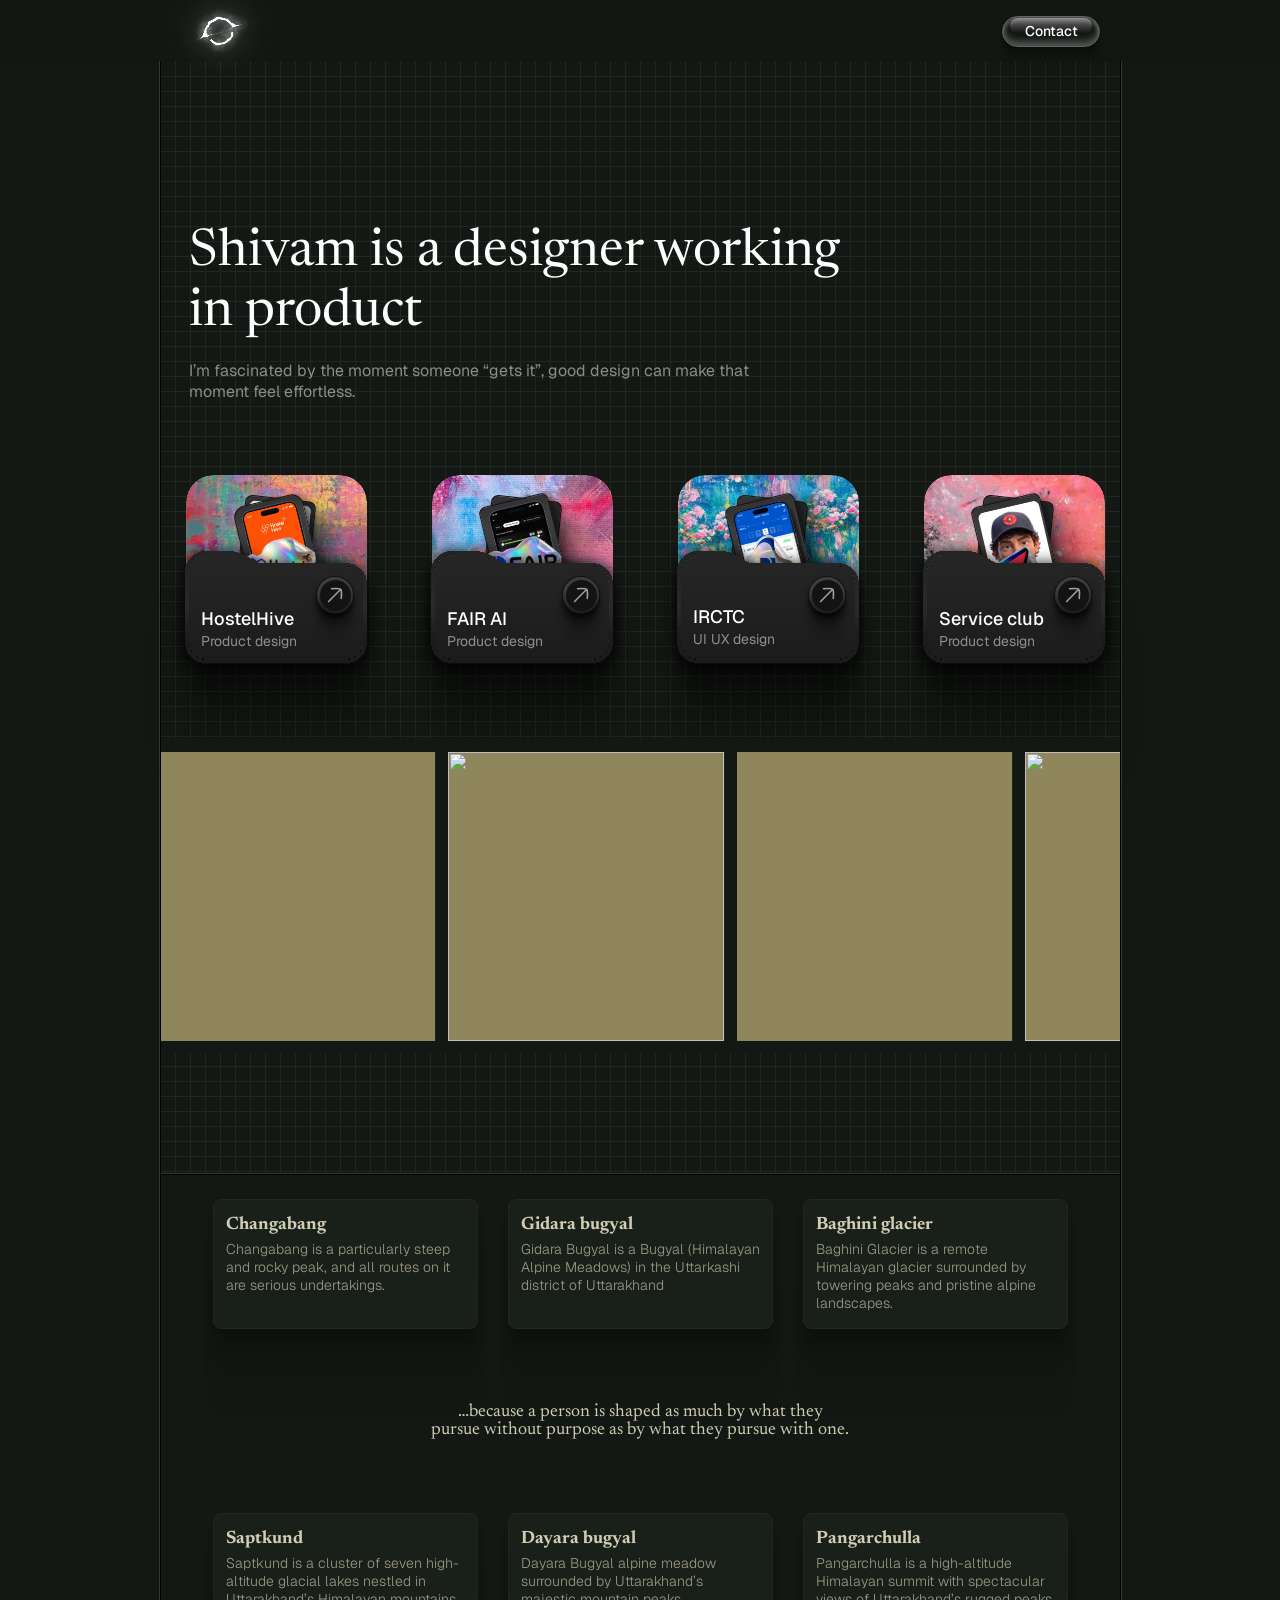
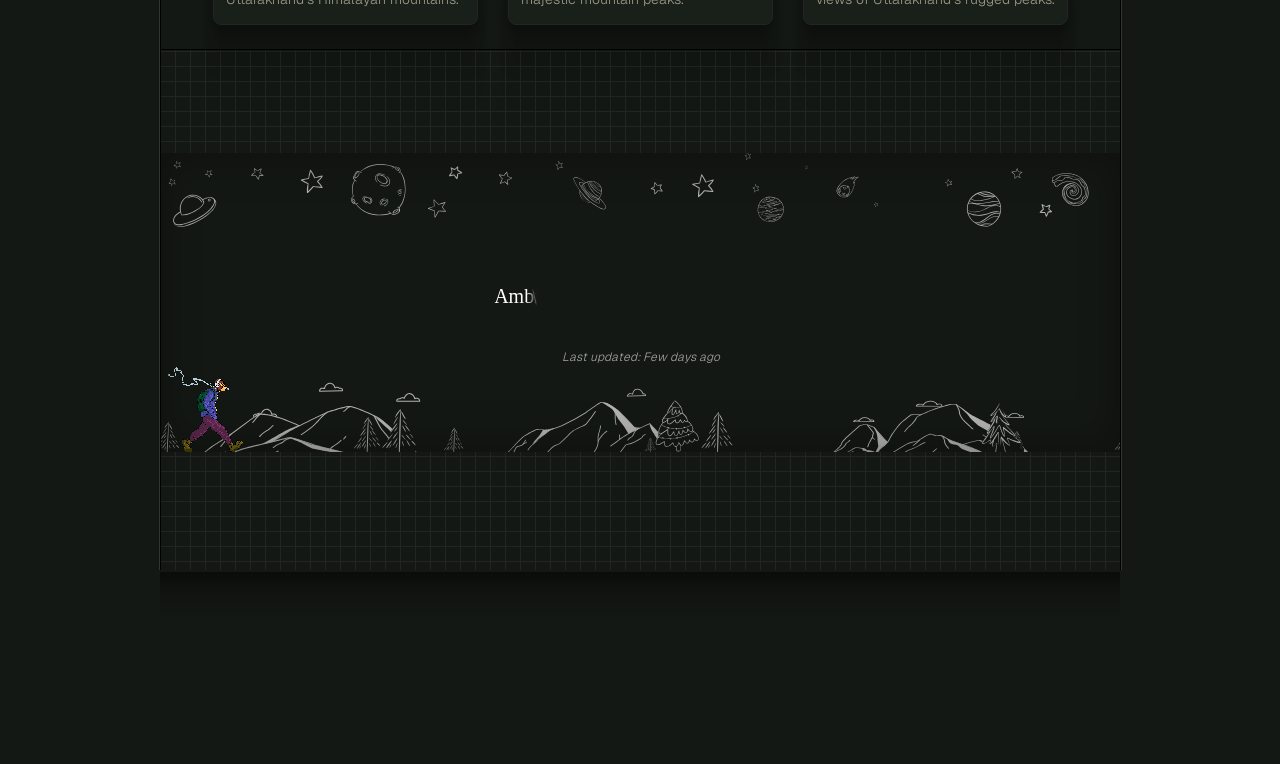
==== commit 25bc9679: "Updated btn+email" ====
--- a/index.html
+++ b/index.html
@@ -27,14 +27,32 @@
     <div class="col nav__in">
       <a class="nav__brand brandmark" id="navLogo" href="" aria-label="Shivam — home"></a>
       <a class="nav__work" href="work/">work</a>
-      <a class="btn nav__cta" href="mailto:shivamnegi5128@gmail.com">
-        <span class="btn__shine" aria-hidden="true"></span>
-        <span class="btn__label">Contact</span>
-        <span class="btn__ico" aria-hidden="true">
-          <svg class="i-default" viewBox="0 0 4.66863 7.74047" fill="none"><path d="M4.43436 3.30513L1.36573 0.235968C0.861783 -0.268072 0 0.0888458 0 0.801603V6.93886C0 7.65155 0.861644 8.0085 1.36564 7.5046L4.43427 4.4365C4.74671 4.12411 4.74676 3.61758 4.43436 3.30513Z" fill="white"/></svg>
-          <svg class="i-hover" viewBox="0 0 4.14214 4.15044" fill="none"><path d="M0 2.07522C0 3.92026 2.23065 4.84434 3.53541 3.53981C4.34428 2.73108 4.34439 1.41975 3.53566 0.610882C2.23101 -0.693994 0 0.230008 0 2.07522Z" fill="white"/></svg>
-        </span>
-      </a>
+      <!-- Contact — Figma "contact btn 4" (4758:1517). It copies the address
+           rather than handing the visitor off to a mail client: a mailto: on a
+           machine with nothing registered opens nothing at all, and on one with
+           Outlook registered opens the wrong thing. Three states share the pill
+           and it morphs to whichever label is showing. -->
+      <span class="cbtn-wrap nav__cta">
+        <button class="cbtn" id="navCta" type="button"
+                data-email="shivamnegi5128@gmail.com" data-mode="idle"
+                aria-label="Copy email address shivamnegi5128@gmail.com">
+          <span class="cbtn__cap" aria-hidden="true"></span>
+          <span class="cbtn__shine" aria-hidden="true"></span>
+          <span class="cbtn__slot cbtn__slot--idle">Contact</span>
+          <span class="cbtn__slot cbtn__slot--hover">
+            <svg class="cbtn__ico" viewBox="0 0 24 24" fill="none" stroke="currentColor" stroke-width="2" stroke-linecap="round" stroke-linejoin="round" aria-hidden="true"><path d="M8 8V5.2c0-1.12 0-1.68.218-2.108a2 2 0 0 1 .874-.874C9.52 2 10.08 2 11.2 2h7.6c1.12 0 1.68 0 2.108.218a2 2 0 0 1 .874.874C22 3.52 22 4.08 22 5.2v7.6c0 1.12 0 1.68-.218 2.108a2 2 0 0 1-.874.874C20.48 16 19.92 16 18.8 16H16"/><path d="M5.2 22h7.6c1.12 0 1.68 0 2.108-.218a2 2 0 0 0 .874-.874C16 20.48 16 19.92 16 18.8v-7.6c0-1.12 0-1.68-.218-2.108a2 2 0 0 0-.874-.874C14.48 8 13.92 8 12.8 8H5.2c-1.12 0-1.68 0-2.108.218a2 2 0 0 0-.874.874C2 9.52 2 10.08 2 11.2v7.6c0 1.12 0 1.68.218 2.108a2 2 0 0 0 .874.874C3.52 22 4.08 22 5.2 22Z"/></svg>
+            <span>Email</span>
+          </span>
+          <span class="cbtn__slot cbtn__slot--copied">
+            <svg class="cbtn__ico cbtn__tick" viewBox="0 0 24 24" fill="none" stroke="currentColor" stroke-width="2.4" stroke-linecap="round" stroke-linejoin="round" aria-hidden="true"><path d="M20 6 9 17l-5-5" pathLength="1" stroke-dasharray="1" stroke-dashoffset="1"/></svg>
+            <span class="cbtn__said">Copied</span>
+          </span>
+          <span class="cbtn__light" aria-hidden="true"></span>
+        </button>
+        <span class="cbtn__halo" aria-hidden="true"></span>
+        <span class="cbtn__halo" aria-hidden="true"></span>
+        <span class="sr" role="status" aria-live="polite"></span>
+      </span>
     </div>
   </header>
 
@@ -228,7 +246,9 @@
       <nav class="foot__links">
         <a href="https://x.com/shivnegi0" rel="me noopener" target="_blank">X:</a>
         <a href="https://www.linkedin.com/in/shivam-negi-373739171/" rel="me noopener" target="_blank">Linkedin:</a>
-        <a href="mailto:shivamnegi5128@gmail.com">Email:</a>
+        <!-- copies rather than opening a mail client, same as the navbar's -->
+        <button class="foot__copy" type="button" data-email="shivamnegi5128@gmail.com"
+                aria-label="Copy email address shivamnegi5128@gmail.com"><span>Email:</span></button>
       </nav>
       <p class="foot__note"><b>note for you</b><span>Thank you human for the visit, <br>and If you are reading this <br>i think i did something right.</span></p>
       <button class="snd-btn" id="sndFooter" type="button" aria-pressed="false" aria-label="Mute sound effects">
--- a/assets/shell.css
+++ b/assets/shell.css
@@ -201,48 +201,123 @@
     100% { opacity: 1; }
   }
 
-/* ---- contact button (Figma 4371:1935) ---- */
-.btn{
-  position:relative; display:inline-flex; align-items:center; justify-content:center;
-  gap:6px; width:106px; height:35px; border-radius:54px;
-  border:1px solid #626262; background:var(--bg);
-  font-family:var(--font-body); font-weight:500; font-size:16px; color:#fff;
-  text-decoration:none; overflow:hidden; isolation:isolate;
-  box-shadow:0 44px 12px rgba(0,0,0,0),0 28px 11px rgba(0,0,0,.03),
-             0 16px 9px rgba(0,0,0,.1),0 7px 7px rgba(0,0,0,.17),0 2px 4px rgba(0,0,0,.2);
-}
-/* The top sheen dims on hover — Figma's two variants differ only in this
-   gradient's first stop (#6c6c6c default → #212121 hover). */
-.btn::before{
-  content:""; position:absolute; left:50%; translate:-50% 0; top:1px;
-  width:89px; height:17px; border-radius:42px;
-  background:linear-gradient(180deg,var(--sheen,#6c6c6c) 0%,var(--bg) 93.182%);
-  transition:background 420ms var(--ease-out);
-  z-index:-1;
-}
-.btn:hover,.btn:focus-visible{--sheen:#212121}
-.btn::after{                        /* inner highlight, top and bottom */
-  content:""; position:absolute; inset:0; border-radius:inherit; pointer-events:none;
-  box-shadow:inset 0 -5px 6px rgba(255,255,255,.25), inset 0 4px 4px rgba(255,255,255,.25);
-}
-.btn__label{position:relative}
-/* the icon slot is Figma's 5 × 10 box; the glyph swaps chevron → dot */
-.btn__ico{position:relative;width:5px;height:10px;display:block;flex:none}
-.btn__ico svg{position:absolute;left:50%;top:50%;translate:-50% -50%;display:block;
-  transition:opacity 260ms var(--ease-out),scale 260ms var(--ease-out)}
-.btn__ico .i-default{width:4.669px;height:7.74px}
-.btn__ico .i-hover{width:4.142px;height:4.15px;opacity:0;scale:.6}
-.btn:hover .i-default,.btn:focus-visible .i-default{opacity:0;scale:.6}
-.btn:hover .i-hover,.btn:focus-visible .i-hover{opacity:1;scale:1}
-/* the light streak starts off the left edge and sweeps out past the right
-   (Figma: left −13.67 in the default variant, +106.33 in the hover one) */
-.btn__shine{
-  position:absolute; top:-3px; left:-13.67px; width:3px; height:41px;
-  background:#fff; filter:blur(4.5px); rotate:16.23deg;
-  transition:translate 620ms var(--ease-out);
+/* ---- contact button (Figma "contact btn 4", 4758:1517) ------------------
+   It copies the address instead of opening a mail client, so it has three
+   states rather than two — Contact, Email, Copied — and the pill morphs to
+   whichever label is showing.
+
+   Every length is in `em` against the button's own 14px, so the shadows, the
+   cap plate and the streak all rescale together if the size changes rather
+   than being blurred by a transform.
+
+   Two things worth knowing. Centring and scaling use the independent
+   `translate` and `scale` properties, which leaves `transform` free for the
+   motion — mixing both on one property is what makes a pill like this drift
+   off-centre halfway through. And the width is set from JS, because it is the
+   measured width of the label that happens to be showing; everything else is
+   here.                                                                    */
+.cbtn-wrap{ position:relative; display:inline-grid; place-items:center }
+.cbtn{
+  --hair:max(1px, .0715em);
+  --rest:0 3.143em .857em rgba(0,0,0,0), 0 2em .786em rgba(0,0,0,.03),
+         0 1.143em .643em rgba(0,0,0,.1), 0 .5em .5em rgba(0,0,0,.17),
+         0 .143em .286em rgba(0,0,0,.2);
+  --over:0 3.143em .857em rgba(0,0,0,0), 0 2em .786em rgba(0,0,0,.06),
+         0 1.143em .643em rgba(0,0,0,.16), 0 .5em .5em rgba(0,0,0,.24),
+         0 .143em .286em rgba(0,0,0,.28);
+  --push:0 .357em .357em rgba(0,0,0,.12), 0 .071em .143em rgba(0,0,0,.22);
+  --in:cubic-bezier(.16,1,.3,1);
+  --out-e:cubic-bezier(.4,0,1,1);
+  --spring:cubic-bezier(.22,1,.28,1);
+
+  position:relative; isolation:isolate;
+  display:inline-flex; align-items:center; justify-content:center;
+  height:2.2143em; min-width:7em; padding-inline:1.15em;
+  border-radius:999em; border:var(--hair) solid #626262;
+  background:#141814; overflow:hidden;
+  font-family:var(--font-body); font-weight:500; font-size:14px;
+  line-height:1; color:#fff; -webkit-tap-highlight-color:transparent;
+  box-shadow:var(--rest); transform:translateY(0em); filter:blur(0em);
+  transition:width 520ms var(--spring), transform 320ms var(--spring),
+             box-shadow 320ms var(--spring), border-color 320ms ease,
+             filter 180ms ease-out;
+}
+.cbtn:focus-visible{ outline:2px solid #cdd6c6; outline-offset:3px }
+.cbtn[data-mode="hover"]:not([data-press]){
+  border-color:#7d7d7d; box-shadow:var(--over); transform:translateY(-.0715em);
+}
+.cbtn[data-mode="copied"]{ border-color:#8e968a }
+.cbtn[data-press]{
+  box-shadow:var(--push); transform:translateY(.0715em) scale(.965);
+  transition-duration:110ms,110ms,110ms,320ms,180ms;
+}
+/* the pill itself defocuses for the length of a label swap, so the change of
+   width reads as one movement rather than as the box chasing the text */
+.cbtn[data-morph]{ filter:blur(.05em) }
+
+/* gradient cap plate — Figma 4758:1488, 84 x 17 at top 1 */
+.cbtn__cap{
+  position:absolute; left:50%; top:var(--hair); translate:-50% 0; z-index:1;
+  width:calc(100% - 1em); height:1.214em; border-radius:3em;
   pointer-events:none;
-}
-.btn:hover .btn__shine,.btn:focus-visible .btn__shine{translate:120px 0}
+  background:linear-gradient(to bottom,#6C6C6C 0%,#141814 93.182%);
+  filter:brightness(1); transition:filter 320ms ease;
+}
+.cbtn[data-mode="hover"] .cbtn__cap { filter:brightness(1.28) }
+.cbtn[data-mode="copied"] .cbtn__cap{ filter:brightness(1.35) }
+.cbtn[data-press] .cbtn__cap        { filter:brightness(.8) }
+
+/* specular streak — Figma 4758:1493, 3 x 41 white, blur 4.5, 16.23deg */
+.cbtn__shine{
+  position:absolute; left:0; top:-.257em; z-index:3;
+  width:.214em; height:2.93em; background:#fff; opacity:0;
+  rotate:16.23deg; filter:blur(.321em);
+  pointer-events:none; will-change:transform;
+}
+
+/* --- the three stacked labels ------------------------------------------
+   One recipe, three positions. The label leaving lifts and defocuses, the one
+   arriving rises into focus from below, so the swap reads as a dissolve that
+   has a direction rather than a crossfade. */
+.cbtn__slot{
+  position:absolute; left:50%; top:50%; z-index:2;
+  display:inline-flex; align-items:center; gap:.5em; white-space:nowrap;
+  translate:-50% -50%;
+  opacity:0; filter:blur(.55em); scale:.9; transform:translateY(.55em);
+  transition:opacity 260ms var(--out-e), filter 260ms var(--out-e),
+             scale 260ms var(--out-e), transform 260ms var(--out-e);
+}
+.cbtn[data-prev="idle"]   .cbtn__slot--idle,
+.cbtn[data-prev="hover"]  .cbtn__slot--hover,
+.cbtn[data-prev="copied"] .cbtn__slot--copied{
+  scale:1.08; transform:translateY(-.55em);
+}
+.cbtn[data-mode="idle"]   .cbtn__slot--idle,
+.cbtn[data-mode="hover"]  .cbtn__slot--hover,
+.cbtn[data-mode="copied"] .cbtn__slot--copied{
+  opacity:1; filter:blur(0em); scale:1; transform:translateY(0em);
+  transition:opacity 420ms var(--in) 90ms, filter 420ms var(--in) 90ms,
+             scale 420ms var(--in) 90ms, transform 420ms var(--in) 90ms;
+}
+.cbtn__ico{ display:block; width:1.143em; height:1.143em; flex:none }
+
+/* inset white light — Figma inset 0 -5 6 / 0 4 4 at #FFF 25% */
+.cbtn__light{
+  position:absolute; inset:0; z-index:4; border-radius:inherit;
+  pointer-events:none;
+  box-shadow:inset 0 -.357em .429em rgba(255,255,255,.25),
+             inset 0 .286em .286em rgba(255,255,255,.25);
+}
+/* two rings blooming past the pill's edge on a copy */
+.cbtn__halo{
+  position:absolute; inset:0; border-radius:999em;
+  border:1px solid rgba(255,255,255,.55); opacity:0; pointer-events:none;
+}
+
+@media (prefers-reduced-motion: reduce){
+  .cbtn,.cbtn__cap,.cbtn__slot{ transition-duration:1ms !important }
+  .cbtn__shine{ display:none }
+}
 
 /* ============================== FOOTER ===================================
    The footer does not scroll. It is pinned to the bottom of the viewport at
@@ -293,8 +368,18 @@
   display:flex; flex-direction:column; gap:11px;
   font-family:var(--font-body); font-weight:300; font-size:14px;
 }
-.foot__links a{color:var(--ink-dim);text-decoration:underline;text-underline-position:from-font}
-.foot__links a:hover{color:var(--ink)}
+.foot__links a,.foot__copy{color:var(--ink-dim);text-decoration:underline;text-underline-position:from-font}
+.foot__links a:hover,.foot__copy:hover{color:var(--ink)}
+/* the email is a button, because it copies rather than navigating; everything
+   else about it belongs to the row of links it sits in */
+.foot__copy{
+  font:inherit; background:none; border:0; padding:0; margin:0;
+  text-align:left; width:100%; display:block;
+  -webkit-tap-highlight-color:transparent;
+  transition:color 200ms var(--ease-out);
+}
+.foot__copy span{ display:inline-block; transition:opacity 160ms var(--ease-out) }
+.foot__copy[data-said] span{ color:var(--ink) }
 .foot__note{
   /* the note runs to three lines now; 194 is the longest of them set solid, so
      none of them wraps a second time. The block is set so its first line
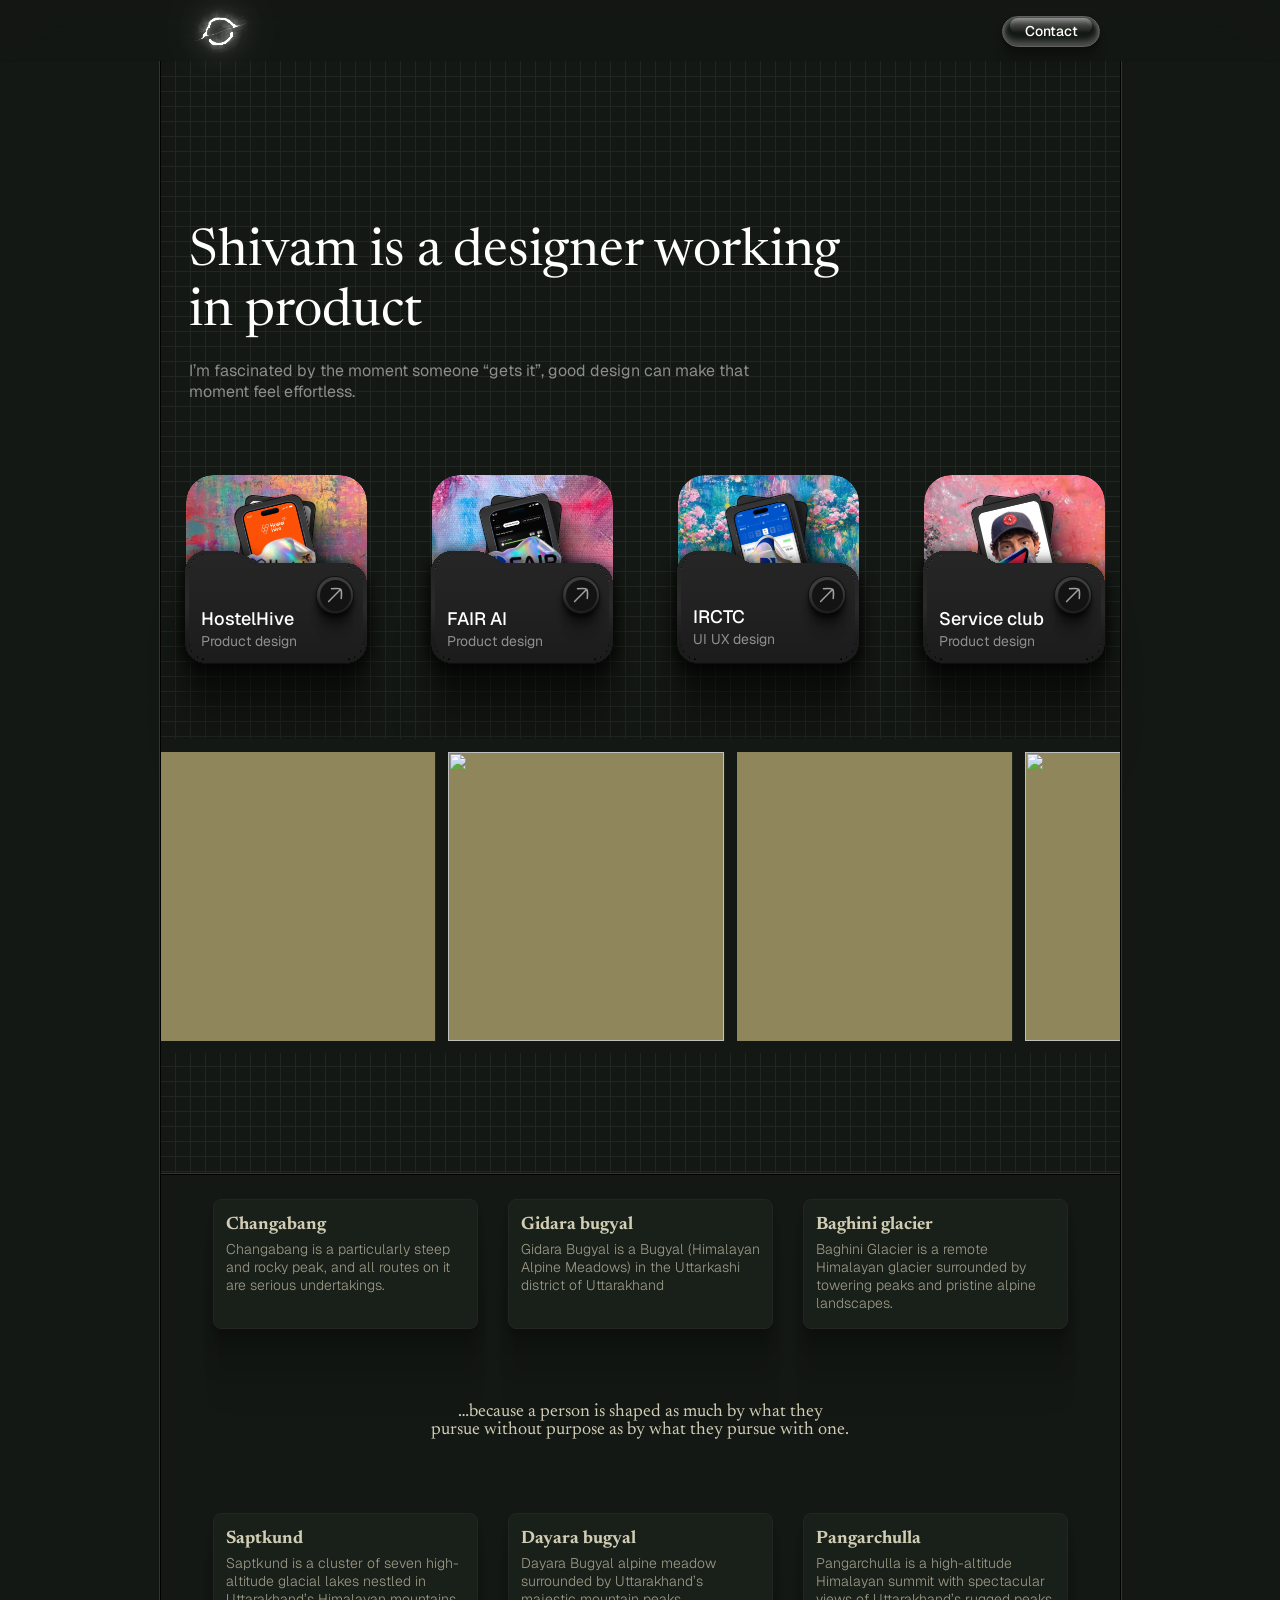
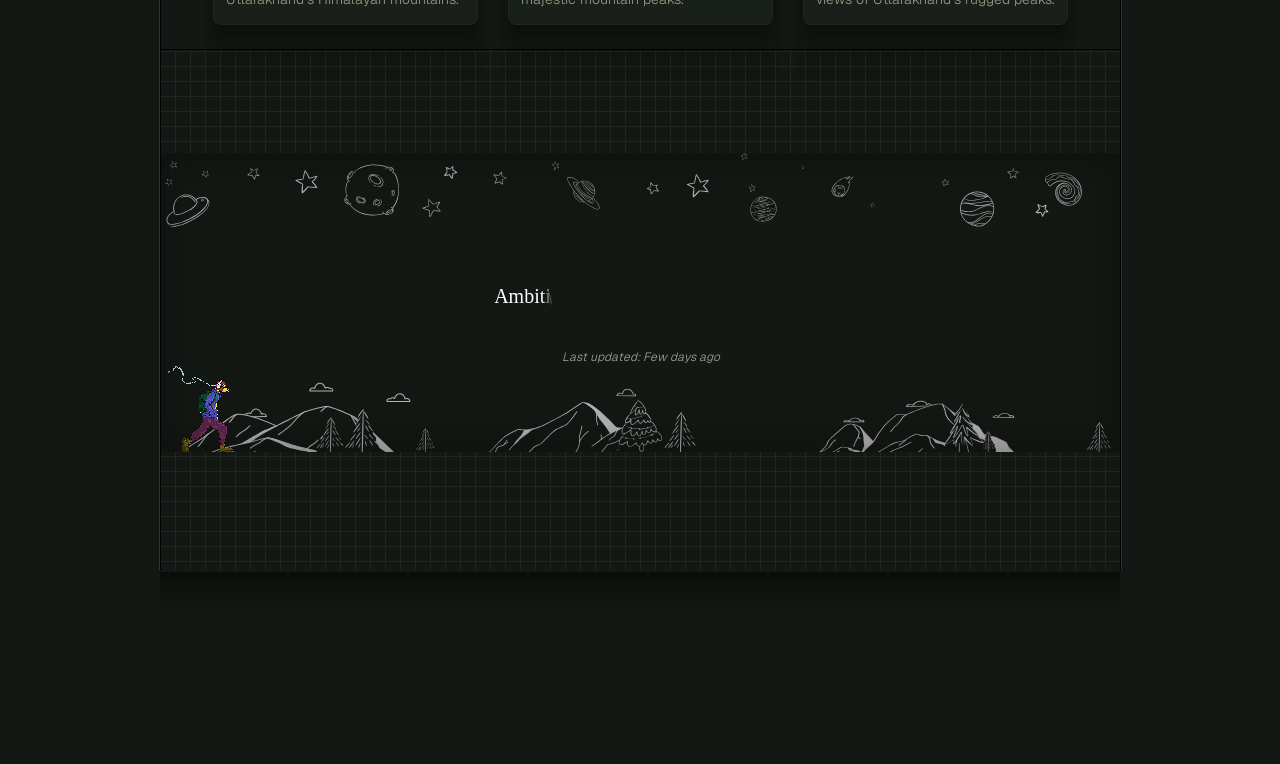
==== commit 28b7f723: "Update + email notification" ====
--- a/index.html
+++ b/index.html
@@ -51,7 +51,6 @@
         </button>
         <span class="cbtn__halo" aria-hidden="true"></span>
         <span class="cbtn__halo" aria-hidden="true"></span>
-        <span class="sr" role="status" aria-live="polite"></span>
       </span>
     </div>
   </header>
--- a/assets/shell.css
+++ b/assets/shell.css
@@ -319,6 +319,58 @@
   .cbtn__shine{ display:none }
 }
 
+/* ---- the copy notice -----------------------------------------------------
+   A copy is not worth a change of layout. This is one element, created once by
+   the shell and parked in the bottom-left corner of the window: it says what
+   went to the clipboard, holds for a second and leaves. Nothing on the page
+   moves for it, which is the whole point — the button that was pressed stays
+   exactly where it was, at the size it was.
+
+   It is made of the same material as that button, so it reads as its answer
+   rather than as a stray piece of interface: the same #141814 body, the same
+   #626262 hairline, the same shadow.
+
+   It is also the live region. Being visible, it needs no screen-reader-only
+   twin, and it never leaves the document — only its opacity changes — so a
+   change of text is announced whether or not it happens to be on screen.    */
+.toast{
+  position:fixed; left:30px; bottom:30px; z-index:200;
+  display:inline-flex; align-items:center; gap:9px;
+  max-width:min(420px, calc(100vw - 60px));
+  padding:9px 15px 9px 13px;
+  border-radius:999em; border:1px solid #626262; background:#141814;
+  box-shadow:0 16px 9px rgba(0,0,0,.1), 0 7px 7px rgba(0,0,0,.17),
+             0 2px 4px rgba(0,0,0,.2);
+  font-family:var(--font-body); font-weight:300; font-size:14px; line-height:1;
+  color:var(--ink-dim);
+  opacity:0; translate:0 8px; pointer-events:none;
+  transition:opacity 320ms var(--ease-out), translate 320ms var(--ease-out);
+}
+.toast[data-show]{
+  opacity:1; translate:0 0;
+  transition:opacity 260ms var(--ease-out), translate 260ms var(--ease-out);
+}
+.toast b{ font-weight:400; color:var(--ink) }
+.toast svg{ width:15px; height:15px; display:block; flex:none; color:var(--ink) }
+.toast span{ overflow:hidden; text-overflow:ellipsis; white-space:nowrap }
+@media (prefers-reduced-motion: reduce){
+  .toast,.toast[data-show]{ translate:0 0; transition-duration:1ms }
+}
+/* On a narrow window the sentence does not fit on one line, and a pill that
+   truncates the very thing it is confirming is worse than useless. It becomes
+   a small card instead: closer to the corner, wrapping to two lines, and
+   squared off enough that two lines do not look like a stretched pill. */
+@media (max-width:560px){
+  .toast{
+    left:16px; bottom:16px; right:auto;
+    max-width:calc(100vw - 32px);
+    border-radius:14px; padding:10px 14px 10px 12px;
+    align-items:flex-start;
+  }
+  .toast svg{ margin-top:1px }
+  .toast span{ white-space:normal; line-height:1.35; overflow:visible }
+}
+
 /* ============================== FOOTER ===================================
    The footer does not scroll. It is pinned to the bottom of the viewport at
    z-index 0, and the whole content layer (.page) sits on top of it as an
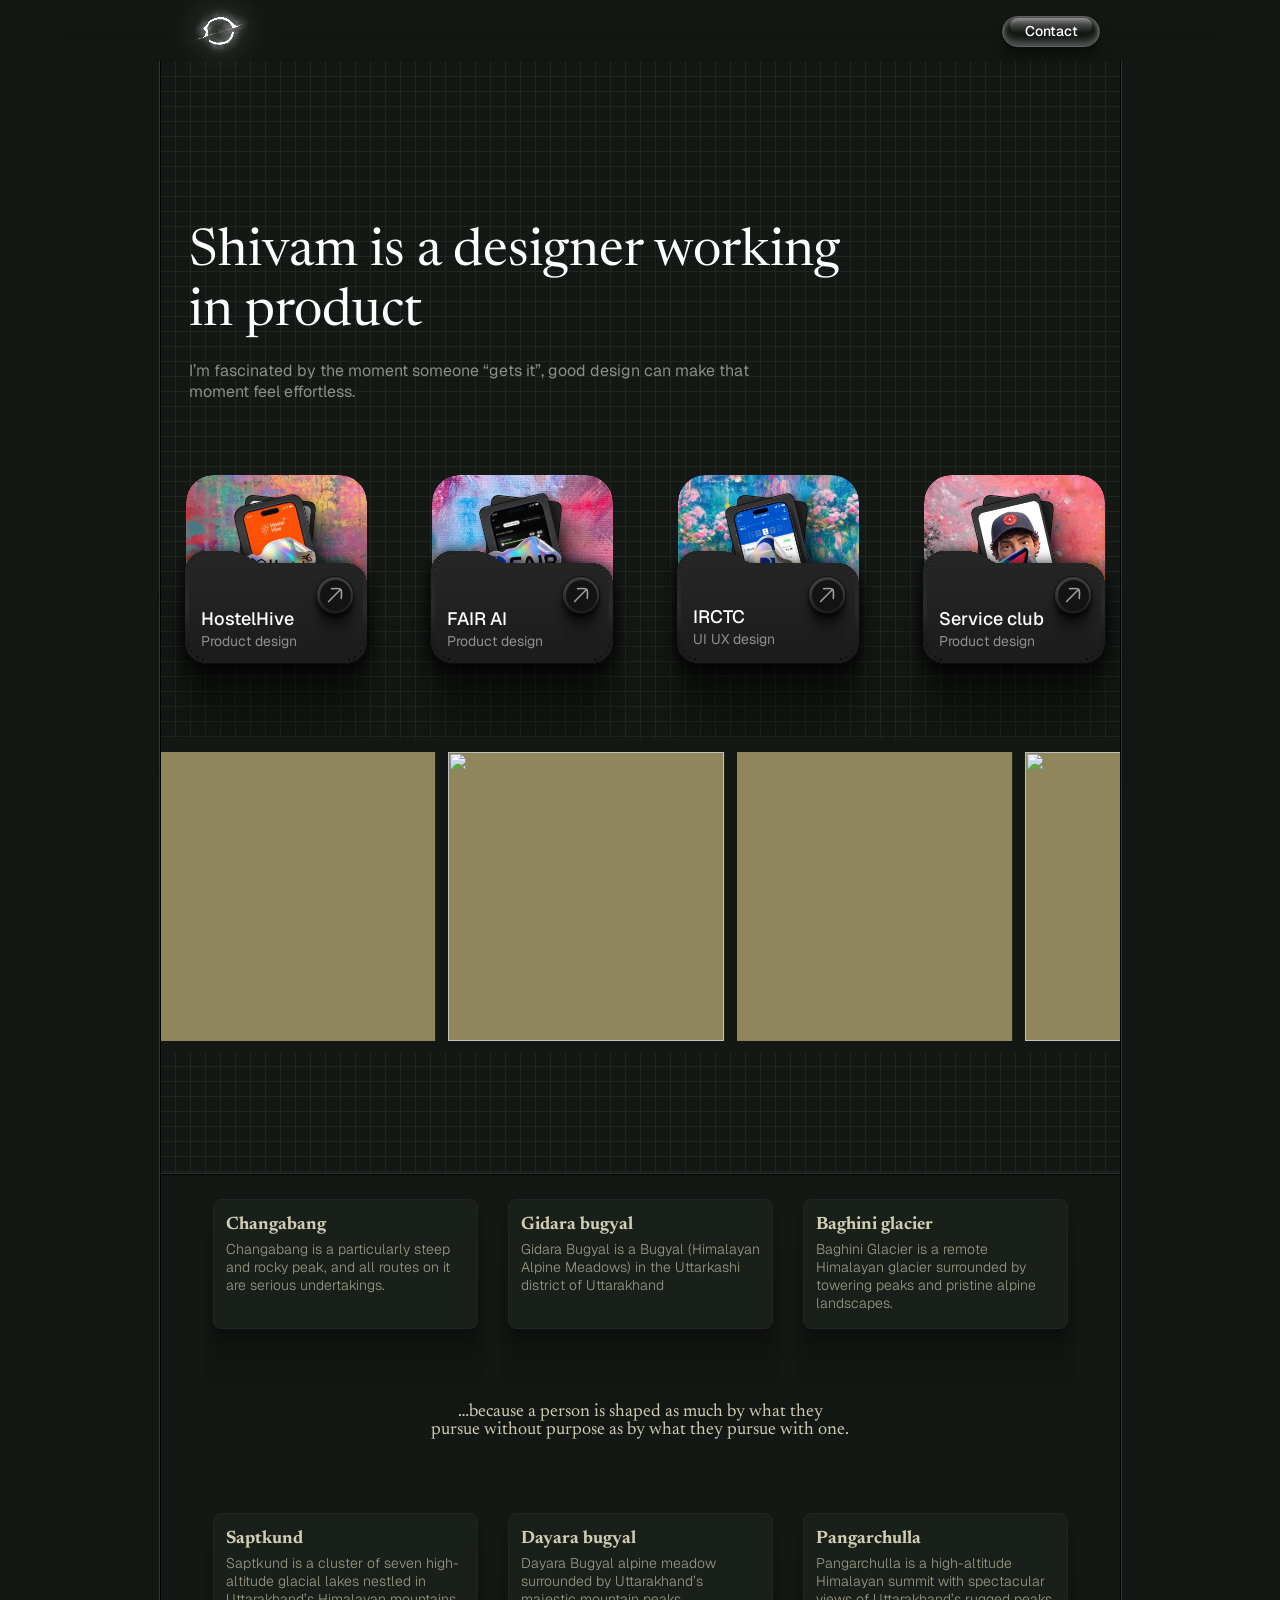
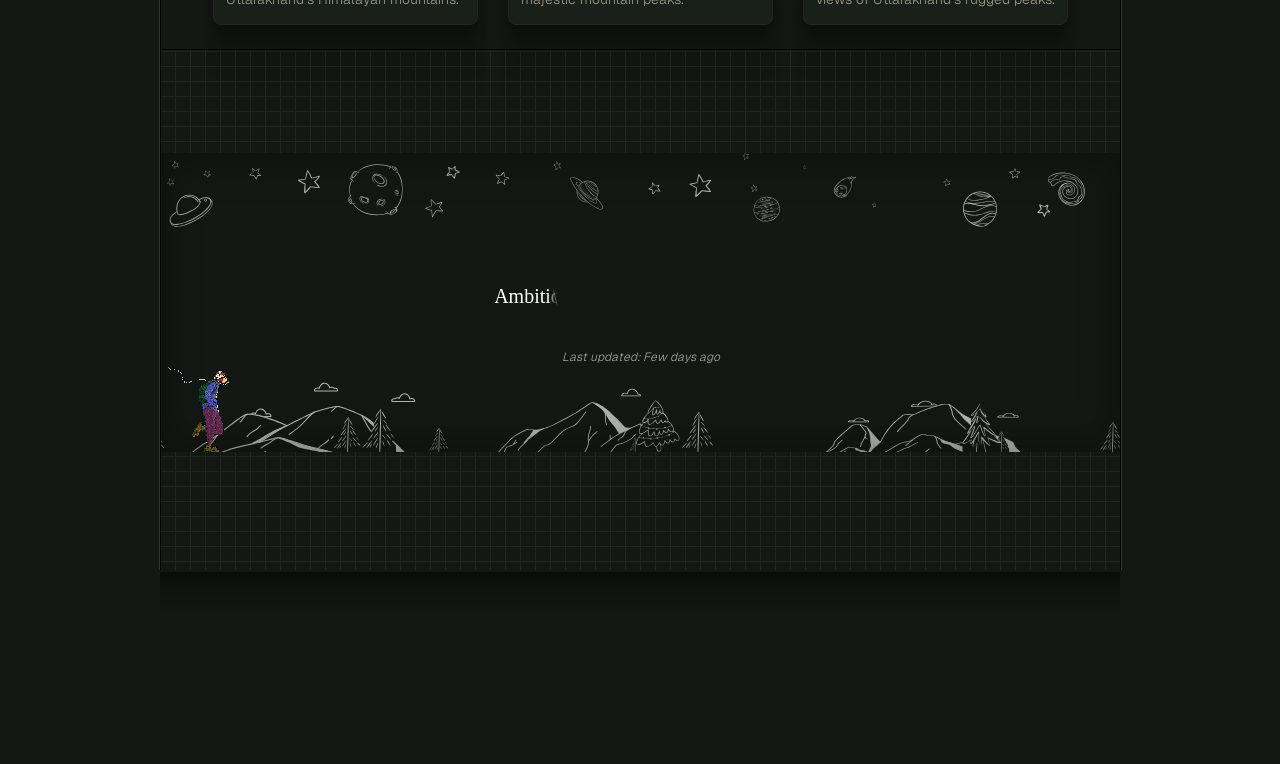
==== commit 726bedeb: "Update 7 sept" ====
--- a/index.html
+++ b/index.html
@@ -138,12 +138,12 @@
 <a class="pcard c-hh" href="projects/hostelhive/" target="_blank" rel="noopener" aria-label="HostelHive — Product design">
     <div class="pcard__inner">
       <div class="pcard__pocket"><div class="pcard__stage">
-        <figure class="pl pl--art"><div class="pl__r"><div class="crop"><img src="assets/media/287598882310.webp" alt=""></div></div></figure>
-        <div class="pl pl--deck-a"><div class="pl__r"><div class="deck"></div></div></div>
-        <figure class="pl pl--mid"><div class="pl__r"><img src="assets/media/f3ed264bc4f3.webp" alt=""></div></figure>
-        <div class="pl pl--deck-b"><div class="pl__r"><div class="deck"></div></div></div>
-        <figure class="pl pl--dev"><div class="pl__r"><img src="assets/media/b401599834fa.webp" alt=""></div></figure>
-        <figure class="pl pl--ov"><div class="pl__r"><div class="crop"><img src="assets/media/566ebe815124.webp" alt=""></div></div></figure>
+        <figure class="pl pl--art"><div class="pl__r"><div class="crop"><img src="assets/media/615793f07f0c.webp" alt=""></div></div></figure>
+        <div class="pl pl--deck-a"><div class="pl__r"><div class="deck"></div></div></div>
+        <figure class="pl pl--mid"><div class="pl__r"><img src="assets/media/752228fd3ee6.webp" alt=""></div></figure>
+        <div class="pl pl--deck-b"><div class="pl__r"><div class="deck"></div></div></div>
+        <figure class="pl pl--dev"><div class="pl__r"><img src="assets/media/0c449de25c50.webp" alt=""></div></figure>
+        <figure class="pl pl--ov"><div class="pl__r"><div class="crop"><img src="assets/media/60209446089a.webp" alt=""></div></div></figure>
       </div></div>
       <div class="pcard__panel"><svg viewBox="0 0 276 342.9" width="276" height="342.9" fill="none" xmlns="http://www.w3.org/2000/svg" aria-hidden="true"><g filter="url(#filter0_ddddddin_0_6)"><path class="pnl-f" d="M51 35.9C51 26.5112 58.6112 18.9 68 18.9H89.3295C95.9151 18.9 102.359 20.8125 107.878 24.4053L113.974 28.3734C116.734 30.1698 119.956 31.126 123.248 31.126H208C217.389 31.126 225 38.7372 225 48.126V106.9C225 116.289 217.389 123.9 208 123.9H68C58.6112 123.9 51 116.289 51 106.9L51 35.9Z" fill="url(#paint0_linear_0_6)" shape-rendering="crispEdges"/><path class="pnl-s" d="M89.3291 16.9C96.3019 16.9 103.125 18.9252 108.969 22.7291L115.065 26.6969C117.5 28.2818 120.343 29.1255 123.248 29.1256H208C218.493 29.1256 227 37.6324 227 48.1256V106.9C227 117.393 218.493 125.9 208 125.9H68C57.5066 125.9 49 117.393 49 106.9V35.9C49 25.4066 57.5066 16.9 68 16.9H89.3291Z" stroke="url(#paint1_linear_0_6)" style="mix-blend-mode:soft-light" stroke-width="4" shape-rendering="crispEdges"/><path class="pnl-s" d="M89.3291 16.9C96.3019 16.9 103.125 18.9252 108.969 22.7291L115.065 26.6969C117.5 28.2818 120.343 29.1255 123.248 29.1256H208C218.493 29.1256 227 37.6324 227 48.1256V106.9C227 117.393 218.493 125.9 208 125.9H68C57.5066 125.9 49 117.393 49 106.9V35.9C49 25.4066 57.5066 16.9 68 16.9H89.3291Z" stroke="url(#paint2_linear_0_6)" stroke-opacity="0.82" stroke-width="4" shape-rendering="crispEdges"/><path class="pnl-s" d="M89.3291 16.9C96.3019 16.9 103.125 18.9252 108.969 22.7291L115.065 26.6969C117.5 28.2818 120.343 29.1255 123.248 29.1256H208C218.493 29.1256 227 37.6324 227 48.1256V106.9C227 117.393 218.493 125.9 208 125.9H68C57.5066 125.9 49 117.393 49 106.9V35.9C49 25.4066 57.5066 16.9 68 16.9H89.3291Z" stroke="url(#paint3_linear_0_6)" stroke-opacity="0.12" stroke-width="4" shape-rendering="crispEdges"/></g></svg></div>
       <div class="pcard__meta"><h3 class="pcard__title">HostelHive</h3><p class="pcard__sub">Product design</p></div>
@@ -154,11 +154,11 @@
   <a class="pcard c-fair" href="projects/fair-ai/" target="_blank" rel="noopener" aria-label="FAIR AI — Product design">
     <div class="pcard__inner">
       <div class="pcard__pocket"><div class="pcard__stage">
-        <figure class="pl pl--art"><div class="pl__r"><div class="crop"><img src="assets/media/42fb38b03def.webp" alt=""></div></div></figure>
-        <div class="pl pl--deck-a"><div class="pl__r"><div class="deck"></div></div></div>
-        <div class="pl pl--deck-b"><div class="pl__r"><div class="deck"></div></div></div>
-        <figure class="pl pl--dev"><div class="pl__r"><img src="assets/media/18b52090a1f3.webp" alt=""></div></figure>
-        <figure class="pl pl--ov"><div class="pl__r"><div class="crop"><img src="assets/media/a8c9b124a2e1.webp" alt=""></div></div></figure>
+        <figure class="pl pl--art"><div class="pl__r"><div class="crop"><img src="assets/media/a0035823bb59.webp" alt=""></div></div></figure>
+        <div class="pl pl--deck-a"><div class="pl__r"><div class="deck"></div></div></div>
+        <div class="pl pl--deck-b"><div class="pl__r"><div class="deck"></div></div></div>
+        <figure class="pl pl--dev"><div class="pl__r"><img src="assets/media/0430605b325f.webp" alt=""></div></figure>
+        <figure class="pl pl--ov"><div class="pl__r"><div class="crop"><img src="assets/media/01984b9b69a9.webp" alt=""></div></div></figure>
       </div></div>
       <div class="pcard__panel"><svg viewBox="0 0 276 342.9" width="276" height="342.9" fill="none" xmlns="http://www.w3.org/2000/svg" aria-hidden="true"><g filter="url(#filter0_ddddddin_0_6)"><path class="pnl-f" d="M51 35.9C51 26.5112 58.6112 18.9 68 18.9H89.3295C95.9151 18.9 102.359 20.8125 107.878 24.4053L113.974 28.3734C116.734 30.1698 119.956 31.126 123.248 31.126H208C217.389 31.126 225 38.7372 225 48.126V106.9C225 116.289 217.389 123.9 208 123.9H68C58.6112 123.9 51 116.289 51 106.9L51 35.9Z" fill="url(#paint0_linear_0_6)" shape-rendering="crispEdges"/><path class="pnl-s" d="M89.3291 16.9C96.3019 16.9 103.125 18.9252 108.969 22.7291L115.065 26.6969C117.5 28.2818 120.343 29.1255 123.248 29.1256H208C218.493 29.1256 227 37.6324 227 48.1256V106.9C227 117.393 218.493 125.9 208 125.9H68C57.5066 125.9 49 117.393 49 106.9V35.9C49 25.4066 57.5066 16.9 68 16.9H89.3291Z" stroke="url(#paint1_linear_0_6)" style="mix-blend-mode:soft-light" stroke-width="4" shape-rendering="crispEdges"/><path class="pnl-s" d="M89.3291 16.9C96.3019 16.9 103.125 18.9252 108.969 22.7291L115.065 26.6969C117.5 28.2818 120.343 29.1255 123.248 29.1256H208C218.493 29.1256 227 37.6324 227 48.1256V106.9C227 117.393 218.493 125.9 208 125.9H68C57.5066 125.9 49 117.393 49 106.9V35.9C49 25.4066 57.5066 16.9 68 16.9H89.3291Z" stroke="url(#paint2_linear_0_6)" stroke-opacity="0.82" stroke-width="4" shape-rendering="crispEdges"/><path class="pnl-s" d="M89.3291 16.9C96.3019 16.9 103.125 18.9252 108.969 22.7291L115.065 26.6969C117.5 28.2818 120.343 29.1255 123.248 29.1256H208C218.493 29.1256 227 37.6324 227 48.1256V106.9C227 117.393 218.493 125.9 208 125.9H68C57.5066 125.9 49 117.393 49 106.9V35.9C49 25.4066 57.5066 16.9 68 16.9H89.3291Z" stroke="url(#paint3_linear_0_6)" stroke-opacity="0.12" stroke-width="4" shape-rendering="crispEdges"/></g></svg></div>
       <div class="pcard__meta"><h3 class="pcard__title">FAIR AI</h3><p class="pcard__sub">Product design</p></div>
@@ -169,11 +169,11 @@
   <a class="pcard c-irc" href="projects/irctc/" target="_blank" rel="noopener" aria-label="IRCTC — UI UX design">
     <div class="pcard__inner">
       <div class="pcard__pocket"><div class="pcard__stage">
-        <figure class="pl pl--art"><div class="pl__r"><img src="assets/media/c4fbb750b159.webp" alt=""></div></figure>
-        <div class="pl pl--deck-a"><div class="pl__r"><div class="deck"></div></div></div>
-        <div class="pl pl--deck-b"><div class="pl__r"><div class="deck"></div></div></div>
-        <figure class="pl pl--dev"><div class="pl__r"><div class="crop"><img src="assets/media/8697be73bdae.webp" alt=""></div></div></figure>
-        <figure class="pl pl--ov"><div class="pl__r"><div class="crop"><img src="assets/media/89173bbdca14.webp" alt=""></div></div></figure>
+        <figure class="pl pl--art"><div class="pl__r"><img src="assets/media/e82d5d16cb35.webp" alt=""></div></figure>
+        <div class="pl pl--deck-a"><div class="pl__r"><div class="deck"></div></div></div>
+        <div class="pl pl--deck-b"><div class="pl__r"><div class="deck"></div></div></div>
+        <figure class="pl pl--dev"><div class="pl__r"><div class="crop"><img src="assets/media/1b6e9b792d3d.webp" alt=""></div></div></figure>
+        <figure class="pl pl--ov"><div class="pl__r"><div class="crop"><img src="assets/media/90317332c6e8.webp" alt=""></div></div></figure>
       </div></div>
       <div class="pcard__panel"><svg viewBox="0 0 276 342.9" width="276" height="342.9" fill="none" xmlns="http://www.w3.org/2000/svg" aria-hidden="true"><g filter="url(#filter0_ddddddin_0_6)"><path class="pnl-f" d="M51 35.9C51 26.5112 58.6112 18.9 68 18.9H89.3295C95.9151 18.9 102.359 20.8125 107.878 24.4053L113.974 28.3734C116.734 30.1698 119.956 31.126 123.248 31.126H208C217.389 31.126 225 38.7372 225 48.126V106.9C225 116.289 217.389 123.9 208 123.9H68C58.6112 123.9 51 116.289 51 106.9L51 35.9Z" fill="url(#paint0_linear_0_6)" shape-rendering="crispEdges"/><path class="pnl-s" d="M89.3291 16.9C96.3019 16.9 103.125 18.9252 108.969 22.7291L115.065 26.6969C117.5 28.2818 120.343 29.1255 123.248 29.1256H208C218.493 29.1256 227 37.6324 227 48.1256V106.9C227 117.393 218.493 125.9 208 125.9H68C57.5066 125.9 49 117.393 49 106.9V35.9C49 25.4066 57.5066 16.9 68 16.9H89.3291Z" stroke="url(#paint1_linear_0_6)" style="mix-blend-mode:soft-light" stroke-width="4" shape-rendering="crispEdges"/><path class="pnl-s" d="M89.3291 16.9C96.3019 16.9 103.125 18.9252 108.969 22.7291L115.065 26.6969C117.5 28.2818 120.343 29.1255 123.248 29.1256H208C218.493 29.1256 227 37.6324 227 48.1256V106.9C227 117.393 218.493 125.9 208 125.9H68C57.5066 125.9 49 117.393 49 106.9V35.9C49 25.4066 57.5066 16.9 68 16.9H89.3291Z" stroke="url(#paint2_linear_0_6)" stroke-opacity="0.82" stroke-width="4" shape-rendering="crispEdges"/><path class="pnl-s" d="M89.3291 16.9C96.3019 16.9 103.125 18.9252 108.969 22.7291L115.065 26.6969C117.5 28.2818 120.343 29.1255 123.248 29.1256H208C218.493 29.1256 227 37.6324 227 48.1256V106.9C227 117.393 218.493 125.9 208 125.9H68C57.5066 125.9 49 117.393 49 106.9V35.9C49 25.4066 57.5066 16.9 68 16.9H89.3291Z" stroke="url(#paint3_linear_0_6)" stroke-opacity="0.12" stroke-width="4" shape-rendering="crispEdges"/></g></svg></div>
       <div class="pcard__meta"><h3 class="pcard__title">IRCTC</h3><p class="pcard__sub">UI UX design</p></div>
@@ -182,11 +182,11 @@
   </a><a class="pcard c-svc is-locked" aria-disabled="true" aria-label="Service club — Product design">
     <div class="pcard__inner">
       <div class="pcard__pocket"><div class="pcard__stage">
-        <figure class="pl pl--art"><div class="pl__r"><img src="assets/media/fff7a1a0fea5.webp" alt=""></div></figure>
-        <div class="pl pl--deck-a"><div class="pl__r"><div class="deck"></div></div></div>
-        <div class="pl pl--deck-b"><div class="pl__r"><div class="deck"></div></div></div>
-        <figure class="pl pl--dev"><div class="pl__r"><div class="crop"><img src="assets/media/6f6fb5848412.webp" alt=""></div></div></figure>
-        <figure class="pl pl--ov"><div class="pl__r"><img src="assets/media/a5ca08c213e0.webp" alt=""></div></figure>
+        <figure class="pl pl--art"><div class="pl__r"><img src="assets/media/05f7cde689c6.webp" alt=""></div></figure>
+        <div class="pl pl--deck-a"><div class="pl__r"><div class="deck"></div></div></div>
+        <div class="pl pl--deck-b"><div class="pl__r"><div class="deck"></div></div></div>
+        <figure class="pl pl--dev"><div class="pl__r"><div class="crop"><img src="assets/media/4f2005d1ea7f.webp" alt=""></div></div></figure>
+        <figure class="pl pl--ov"><div class="pl__r"><img src="assets/media/944a77ca97c7.webp" alt=""></div></figure>
       </div></div>
       <div class="pcard__panel"><svg viewBox="0 0 276 342.9" width="276" height="342.9" fill="none" xmlns="http://www.w3.org/2000/svg" aria-hidden="true"><g filter="url(#filter0_ddddddin_0_6)"><path class="pnl-f" d="M51 35.9C51 26.5112 58.6112 18.9 68 18.9H89.3295C95.9151 18.9 102.359 20.8125 107.878 24.4053L113.974 28.3734C116.734 30.1698 119.956 31.126 123.248 31.126H208C217.389 31.126 225 38.7372 225 48.126V106.9C225 116.289 217.389 123.9 208 123.9H68C58.6112 123.9 51 116.289 51 106.9L51 35.9Z" fill="url(#paint0_linear_0_6)" shape-rendering="crispEdges"/><path class="pnl-s" d="M89.3291 16.9C96.3019 16.9 103.125 18.9252 108.969 22.7291L115.065 26.6969C117.5 28.2818 120.343 29.1255 123.248 29.1256H208C218.493 29.1256 227 37.6324 227 48.1256V106.9C227 117.393 218.493 125.9 208 125.9H68C57.5066 125.9 49 117.393 49 106.9V35.9C49 25.4066 57.5066 16.9 68 16.9H89.3291Z" stroke="url(#paint1_linear_0_6)" style="mix-blend-mode:soft-light" stroke-width="4" shape-rendering="crispEdges"/><path class="pnl-s" d="M89.3291 16.9C96.3019 16.9 103.125 18.9252 108.969 22.7291L115.065 26.6969C117.5 28.2818 120.343 29.1255 123.248 29.1256H208C218.493 29.1256 227 37.6324 227 48.1256V106.9C227 117.393 218.493 125.9 208 125.9H68C57.5066 125.9 49 117.393 49 106.9V35.9C49 25.4066 57.5066 16.9 68 16.9H89.3291Z" stroke="url(#paint2_linear_0_6)" stroke-opacity="0.82" stroke-width="4" shape-rendering="crispEdges"/><path class="pnl-s" d="M89.3291 16.9C96.3019 16.9 103.125 18.9252 108.969 22.7291L115.065 26.6969C117.5 28.2818 120.343 29.1255 123.248 29.1256H208C218.493 29.1256 227 37.6324 227 48.1256V106.9C227 117.393 218.493 125.9 208 125.9H68C57.5066 125.9 49 117.393 49 106.9V35.9C49 25.4066 57.5066 16.9 68 16.9H89.3291Z" stroke="url(#paint3_linear_0_6)" stroke-opacity="0.12" stroke-width="4" shape-rendering="crispEdges"/></g></svg></div>
       <div class="pcard__meta"><h3 class="pcard__title">Service club</h3><p class="pcard__sub">Product design</p></div>
--- a/assets/shell.css
+++ b/assets/shell.css
@@ -1,163 +1,90 @@
-/* ==========================================================================
-   SHELL — everything every page shares: the tokens, the 960 column and its
-   rules, the 15px grid, the sticky navbar, the revealed footer, the cursor.
-   Page-specific styles live beside the page that uses them.
-   ========================================================================== */
-/* ==========================================================================
-   HOME PAGE — Figma › Projectss › "Home Page " (3792:393), 1440 × 2310
-   The 960px content column sits at x 240–1200. Every section keeps its
-   Figma y-position by reproducing the gaps between them.
-   ========================================================================== */
 :root{
   --bg:          #141814;
   --hairline:    #343434;
   --ink:         #d1cdb4;
   --ink-dim:     rgba(209,205,180,.5);
   --white-dim:   rgba(255,255,255,.5);
-  /* Sampled straight off the 1440 × 2310 Figma export, not eyeballed:
-     the 15px grid is a solid #212621 hairline, and each column rule is a
-     BLACK stroke with a hard (no-blur) #343434 shadow sitting 1px outside
-     it — two adjacent pixels, which is what gives it its weight. */
   --grid-line:   #212621;
   --rule-ink:    #000000;
   --rule-glow:   #343434;
   --grid-step:   15px;
   --col:         960px;
-  --pad:         29px;   /* hero + projects inset inside the column */
+  --pad:         29px;
   --ticker-card: #90865b;
   --ticker-edge: #212621;
   --mark-w:      115px;
-  --mark-inset:  .235;   /* the shader's smoke padding, as a fraction of the box */
-
+  --mark-inset:  .235;
   --font-display:"Exposure Trial VAR","Exposure Trial",Newsreader,"Times New Roman",Georgia,serif;
   --font-body:   Geist,"Geist Light",ui-sans-serif,system-ui,-apple-system,"Segoe UI",sans-serif;
   --ease-out:    cubic-bezier(.22,.85,.3,1);
   --cursor-hand: url("data:image/svg+xml,%3Csvg%20xmlns%3D%22http%3A%2F%2Fwww.w3.org%2F2000%2Fsvg%22%20width%3D%2224%22%20height%3D%2224%22%20viewBox%3D%220%200%2024%2024%22%20fill%3D%22none%22%3E%3Cpath%20d%3D%22M2%2014H6V16H2V14Z%22%20fill%3D%22white%22%2F%3E%3Cpath%20d%3D%22M4%2016H22V18H4V16Z%22%20fill%3D%22white%22%2F%3E%3Cpath%20d%3D%22M6%2018H22V20H6V18Z%22%20fill%3D%22white%22%2F%3E%3Cpath%20d%3D%22M8%2020H20V22H8V20Z%22%20fill%3D%22white%22%2F%3E%3Cpath%20d%3D%22M8%202H10V17H8V2Z%22%20fill%3D%22white%22%2F%3E%3Cpath%20d%3D%22M10%2014H22V16H10V14Z%22%20fill%3D%22white%22%2F%3E%3Cpath%20d%3D%22M12%208H22V14H12V8Z%22%20fill%3D%22white%22%2F%3E%3Cpath%20d%3D%22M16%208H18V12H16V8Z%22%20fill%3D%22white%22%2F%3E%3Cpath%20d%3D%22M20%2012H22V14H20V12Z%22%20fill%3D%22white%22%2F%3E%3Cpath%20d%3D%22M18%208H20V14H18V8Z%22%20fill%3D%22black%22%2F%3E%3Cpath%20d%3D%22M14%206H16V14H14V6Z%22%20fill%3D%22black%22%2F%3E%3Cpath%20d%3D%22M10%202H12V14H10V2Z%22%20fill%3D%22black%22%2F%3E%3Cpath%20d%3D%22M6%202H8V14H6V2Z%22%20fill%3D%22black%22%2F%3E%3Cpath%20d%3D%22M20%208H22V10H20V8Z%22%20fill%3D%22black%22%2F%3E%3Cpath%20d%3D%22M16%206H18V8H16V6Z%22%20fill%3D%22black%22%2F%3E%3Cpath%20d%3D%22M12%206H14V8H12V6Z%22%20fill%3D%22black%22%2F%3E%3Cpath%20d%3D%22M8%200H10V2H8V0Z%22%20fill%3D%22black%22%2F%3E%3Cpath%20d%3D%22M2%2012H6V14H2V12Z%22%20fill%3D%22black%22%2F%3E%3Cpath%20d%3D%22M0%2014H2V16H0V14Z%22%20fill%3D%22black%22%2F%3E%3Cpath%20d%3D%22M2%2016H4V18H2V16Z%22%20fill%3D%22black%22%2F%3E%3Cpath%20d%3D%22M4%2018H6V20H4V18Z%22%20fill%3D%22black%22%2F%3E%3Cpath%20d%3D%22M6%2020H8V22H6V20Z%22%20fill%3D%22black%22%2F%3E%3Cpath%20d%3D%22M8%2022H20V24H8V22Z%22%20fill%3D%22black%22%2F%3E%3Cpath%20d%3D%22M20%2020H22V22H20V20Z%22%20fill%3D%22black%22%2F%3E%3Cpath%20d%3D%22M22%2010H24V20H22V10Z%22%20fill%3D%22black%22%2F%3E%3Cpath%20d%3D%22M6%2014H8V16H6V14Z%22%20fill%3D%22black%22%2F%3E%3Cpath%20d%3D%22M12%2016H14V20H12V16Z%22%20fill%3D%22black%22%2F%3E%3Cpath%20d%3D%22M16%2016H18V20H16V16Z%22%20fill%3D%22black%22%2F%3E%3C%2Fsvg%3E") 8 2, pointer;
 }
-
 *{box-sizing:border-box}
 html{background:var(--bg)}
 body{
   margin:0; background:var(--bg); color:#fff;
   font-family:var(--font-body);
   -webkit-font-smoothing:antialiased;
-  /* clip, not hidden: `hidden` would make the body a scroll container and
-     kill the navbar's position:sticky. */
   overflow-x:clip;
 }
-/* the pointer from the Figma notes, on everything interactive */
 a,button,.pcard,.exp__card{cursor:var(--cursor-hand)}
-
-/* the content layer: an opaque sheet that rides over the pinned footer. The
-   118px that used to be the footer's top margin belongs to this sheet now,
-   so the reveal starts from the same gap the design has. */
 .page{
   position:relative; width:100%; overflow-x:clip;
   z-index:1; background:var(--bg); padding-bottom:118px;
 }
-/* The sheet and the footer are the same colour, so without a shadow the
-   sheet's lower edge is invisible and the footer just looks truncated. It
-   belongs to the 960 column, not to the full-bleed sheet — a shadow on
-   .page itself spanned the whole window, which is not where the structure
-   is. This is a zero-height element in normal flow, so it needs no
-   positioning: it simply sits at the sheet's lower edge and travels with
-   it. It cannot live inside .page — that clips its overflow. */
 .page-shade{
   position:relative; z-index:2; height:0; pointer-events:none;
   width:var(--col); max-width:calc(100vw - 32px); margin:0 auto;
 }
 .page-shade::after{
   content:""; position:absolute; left:0; right:0; top:0; height:46px;
-  /* clear for the first 2px: at full reveal the sheet's edge lands exactly on
-     the footer's own black-and-glow rule, and the shadow would otherwise
-     crush the glow down to near the background */
   background:linear-gradient(to bottom,
     rgba(0,0,0,0) 0 2px, rgba(0,0,0,.5) 2px, rgba(0,0,0,.22) 38%, rgba(0,0,0,0) 100%);
 }
 .col{width:var(--col);max-width:calc(100vw - 32px);margin:0 auto;position:relative}
-
-/* ---- the column rules ---------------------------------------------------
-   Three layers, because the Figma treats them as three things. Measured off
-   the 1440 × 2310 export, pixel by pixel:
-     column rules   x 239/240 and 1200/1201, navbar's lower edge → page bottom
-     15px verticals x 255 … 1185, navbar's lower edge → footer's top
-     15px horizontals full column width, y 76, 91, 106 … → footer's top
-   -------------------------------------------------------------------------- */
 .gridrules,.grid-h,.grid-v{position:absolute;pointer-events:none;z-index:0}
-
-/* Each column rule is a 2px pair, mirrored about the column:
-       x 239 #343434 | x 240 #000        x 1200 #000 | x 1201 #343434
-   the black stroke on the column's own edge, its hard shadow one pixel
-   outside it. They paint ABOVE the sections — in the Figma render the black
-   is unbroken at x 240 and 1200 all the way down, straight through the
-   ticker, the trek band and the footer. */
 .gridrules{
   left:calc(50% - var(--col) / 2);
   width:var(--col);
   top:var(--grid-top,0px); bottom:0;
-  z-index:50;                      /* over the sections, under the navbar */
+  z-index:50;
 }
 .gridrules::before,.gridrules::after{
   content:""; position:absolute; top:0; bottom:0; width:2px;
 }
-.gridrules::before{                /* pixels 239, 240 */
+.gridrules::before{
   left:-1px;
   background:linear-gradient(to right,var(--rule-glow) 0 1px,var(--rule-ink) 1px 2px);
 }
-.gridrules::after{                 /* pixels 1200, 1201 */
+.gridrules::after{
   left:100%;
   background:linear-gradient(to right,var(--rule-ink) 0 1px,var(--rule-glow) 1px 2px);
 }
-
-/* The 15px rules are inset vertically: they start at the navbar's lower edge
-   and stop at the footer's top, never running behind either. */
-.grid-h{                       /* horizontal — full column width */
+.grid-h{
   left:calc(50% - var(--col) / 2); width:var(--col);
   top:calc(var(--grid-top,0px) + var(--grid-step));
   height:calc(var(--grid-h,0px) - var(--grid-step));
   background-image:repeating-linear-gradient(to bottom,
     var(--grid-line) 0 1px, transparent 1px var(--grid-step));
 }
-/* vertical — anchored on the column edge, so the rules land on 255, 270 …
-   1185 exactly as Figma has them. The one that falls on the column's own
-   edge is hidden under the black stroke that paints over it. */
 .grid-v{
   left:calc(50% - var(--col) / 2); width:var(--col);
   top:var(--grid-top,0px); height:var(--grid-h,0px);
   background-image:repeating-linear-gradient(to right,
     var(--grid-line) 0 1px, transparent 1px var(--grid-step));
 }
-/* everything else stacks above the grid; the navbar is excluded so it keeps
-   its own sticky position and sits above the column rules */
 .page > *:not(.gridrules):not(.grid-h):not(.grid-v):not(.nav){position:relative;z-index:1}
-
-/* ============================== NAVBAR =================================== */
-/* Figma exports the navbar's fill as a raster because it is not a flat
-   colour: reading that export row by row, it is a vertical alpha ramp of
-   #131713 — 0.482 at the top edge, falling linearly to 0 at the bottom —
-   sitting over a 26.65px background blur (node 3963:10844). So the bar is
-   dense where the logo and the button are and dissolves into the page by
-   its lower edge; a flat slab is the wrong shape entirely.
-   The glass lives on ::before rather than on .nav so the mask below can
-   fade the blur without touching the logo or the button. */
 .nav{
   position:sticky; top:0; z-index:60;
   height:62px; width:100%; background:transparent;
 }
 .nav::before,.nav::after{content:"";position:absolute;inset:0;pointer-events:none}
-/* the glass. Figma applies the blur evenly across the band, which leaves a
-   hard blurred/sharp seam at the lower edge once the page scrolls under it;
-   holding it through the top half and ramping it out lets the bar dissolve
-   instead of ending on a cut. The mask is on this layer alone so it cannot
-   eat into the tint's own ramp. */
 .nav::before{
   z-index:0;
   backdrop-filter:blur(26.65px); -webkit-backdrop-filter:blur(26.65px);
   -webkit-mask-image:linear-gradient(to bottom,#000 0%,#000 48%,rgba(0,0,0,0) 100%);
           mask-image:linear-gradient(to bottom,#000 0%,#000 48%,rgba(0,0,0,0) 100%);
 }
-/* the tint, straight off the Figma export's alpha ramp, painted over the
-   glass and under the logo and the button */
 .nav::after{
   z-index:1;
   background:linear-gradient(to bottom,
@@ -165,10 +92,6 @@
 }
 .nav__in{position:relative;z-index:2;height:100%;display:flex;align-items:center;justify-content:space-between}
 .nav__cta{margin-right:20px}
-/* Figma 4694:1597 — the word sits at x 704 in a 1440 frame, which is the
-   middle of the 960 column rather than the middle of the window. It is
-   absolutely placed so the logo and the button keep their own edges and the
-   word does not drift when either of them changes width. */
 .nav__work{
   position:absolute; left:50%; translate:-50% 0; top:calc(50% - 1px);
   transform:translateY(-50%);
@@ -177,11 +100,6 @@
   transition:color 200ms var(--ease-out);
 }
 .nav__work:hover,.nav__work[aria-current="page"]{color:var(--ink)}
-
-/* The animated mark, scaled up from the 40×40 slot so the smoke has room.
-   The shader pads the glyph inside its canvas to leave the smoke somewhere
-   to go, so the box is pulled left by that padding — otherwise the visible
-   mark would sit ~26px right of the headline it is meant to line up with. */
 .brandmark{
   position:relative; display:block;
   width:var(--mark-w); aspect-ratio:912 / 444;
@@ -200,22 +118,6 @@
     0%   { opacity: var(--motion-origin-opacity, 0); }
     100% { opacity: 1; }
   }
-
-/* ---- contact button (Figma "contact btn 4", 4758:1517) ------------------
-   It copies the address instead of opening a mail client, so it has three
-   states rather than two — Contact, Email, Copied — and the pill morphs to
-   whichever label is showing.
-
-   Every length is in `em` against the button's own 14px, so the shadows, the
-   cap plate and the streak all rescale together if the size changes rather
-   than being blurred by a transform.
-
-   Two things worth knowing. Centring and scaling use the independent
-   `translate` and `scale` properties, which leaves `transform` free for the
-   motion — mixing both on one property is what makes a pill like this drift
-   off-centre halfway through. And the width is set from JS, because it is the
-   measured width of the label that happens to be showing; everything else is
-   here.                                                                    */
 .cbtn-wrap{ position:relative; display:inline-grid; place-items:center }
 .cbtn{
   --hair:max(1px, .0715em);
@@ -229,7 +131,6 @@
   --in:cubic-bezier(.16,1,.3,1);
   --out-e:cubic-bezier(.4,0,1,1);
   --spring:cubic-bezier(.22,1,.28,1);
-
   position:relative; isolation:isolate;
   display:inline-flex; align-items:center; justify-content:center;
   height:2.2143em; min-width:7em; padding-inline:1.15em;
@@ -251,11 +152,7 @@
   box-shadow:var(--push); transform:translateY(.0715em) scale(.965);
   transition-duration:110ms,110ms,110ms,320ms,180ms;
 }
-/* the pill itself defocuses for the length of a label swap, so the change of
-   width reads as one movement rather than as the box chasing the text */
 .cbtn[data-morph]{ filter:blur(.05em) }
-
-/* gradient cap plate — Figma 4758:1488, 84 x 17 at top 1 */
 .cbtn__cap{
   position:absolute; left:50%; top:var(--hair); translate:-50% 0; z-index:1;
   width:calc(100% - 1em); height:1.214em; border-radius:3em;
@@ -266,19 +163,12 @@
 .cbtn[data-mode="hover"] .cbtn__cap { filter:brightness(1.28) }
 .cbtn[data-mode="copied"] .cbtn__cap{ filter:brightness(1.35) }
 .cbtn[data-press] .cbtn__cap        { filter:brightness(.8) }
-
-/* specular streak — Figma 4758:1493, 3 x 41 white, blur 4.5, 16.23deg */
 .cbtn__shine{
   position:absolute; left:0; top:-.257em; z-index:3;
   width:.214em; height:2.93em; background:#fff; opacity:0;
   rotate:16.23deg; filter:blur(.321em);
   pointer-events:none; will-change:transform;
 }
-
-/* --- the three stacked labels ------------------------------------------
-   One recipe, three positions. The label leaving lifts and defocuses, the one
-   arriving rises into focus from below, so the swap reads as a dissolve that
-   has a direction rather than a crossfade. */
 .cbtn__slot{
   position:absolute; left:50%; top:50%; z-index:2;
   display:inline-flex; align-items:center; gap:.5em; white-space:nowrap;
@@ -300,41 +190,22 @@
              scale 420ms var(--in) 90ms, transform 420ms var(--in) 90ms;
 }
 .cbtn__ico{ display:block; width:1.143em; height:1.143em; flex:none }
-
-/* inset white light — Figma inset 0 -5 6 / 0 4 4 at #FFF 25% */
 .cbtn__light{
   position:absolute; inset:0; z-index:4; border-radius:inherit;
   pointer-events:none;
   box-shadow:inset 0 -.357em .429em rgba(255,255,255,.25),
              inset 0 .286em .286em rgba(255,255,255,.25);
 }
-/* two rings blooming past the pill's edge on a copy */
 .cbtn__halo{
   position:absolute; inset:0; border-radius:999em;
   border:1px solid rgba(255,255,255,.55); opacity:0; pointer-events:none;
 }
-
 @media (prefers-reduced-motion: reduce){
   .cbtn,.cbtn__cap,.cbtn__slot{ transition-duration:1ms !important }
   .cbtn__shine{ display:none }
 }
-
-/* ---- the copy notice -----------------------------------------------------
-   A copy is not worth a change of layout. This is one element, created once by
-   the shell and parked in the bottom-left corner of the window: it says what
-   went to the clipboard, holds for a second and leaves. Nothing on the page
-   moves for it, which is the whole point — the button that was pressed stays
-   exactly where it was, at the size it was.
-
-   It is made of the same material as that button, so it reads as its answer
-   rather than as a stray piece of interface: the same #141814 body, the same
-   #626262 hairline, the same shadow.
-
-   It is also the live region. Being visible, it needs no screen-reader-only
-   twin, and it never leaves the document — only its opacity changes — so a
-   change of text is announced whether or not it happens to be on screen.    */
 .toast{
-  position:fixed; left:30px; bottom:30px; z-index:200;
+  position:fixed; right:30px; bottom:30px; z-index:200;
   display:inline-flex; align-items:center; gap:9px;
   max-width:min(420px, calc(100vw - 60px));
   padding:9px 15px 9px 13px;
@@ -356,13 +227,9 @@
 @media (prefers-reduced-motion: reduce){
   .toast,.toast[data-show]{ translate:0 0; transition-duration:1ms }
 }
-/* On a narrow window the sentence does not fit on one line, and a pill that
-   truncates the very thing it is confirming is worse than useless. It becomes
-   a small card instead: closer to the corner, wrapping to two lines, and
-   squared off enough that two lines do not look like a stretched pill. */
 @media (max-width:560px){
   .toast{
-    left:16px; bottom:16px; right:auto;
+    right:16px; bottom:16px; left:auto;
     max-width:calc(100vw - 32px);
     border-radius:14px; padding:10px 14px 10px 12px;
     align-items:flex-start;
@@ -370,50 +237,24 @@
   .toast svg{ margin-top:1px }
   .toast span{ white-space:normal; line-height:1.35; overflow:visible }
 }
-
-/* ============================== FOOTER ===================================
-   The footer does not scroll. It is pinned to the bottom of the viewport at
-   z-index 0, and the whole content layer (.page) sits on top of it as an
-   opaque sheet at z-index 1. .foot-space adds exactly the footer's height
-   of transparent, in-flow scroll room after that sheet, so the last 194px
-   of the scroll slides the sheet's lower edge up past the footer's top edge
-   and uncovers it. Nothing about the footer moves — it is revealed.
-   -------------------------------------------------------------------------- */
 .foot{
   position:fixed; left:0; bottom:0; width:100%; height:194px; z-index:0;
   background:var(--bg);
-  /* its column rules are 960 wide inside a full-bleed bar. .page clips its
-     own pair; this bar has to clip the footer's, or on any window narrower
-     than the column they hang off the side and the page scrolls sideways. */
   overflow-x:clip;
 }
-/* The top edge belongs to the 960 column, not to the full-bleed bar — as a
-   border on .foot it ran the whole window. Same construction as every other
-   rule on the page: the black stroke, its #343434 shadow one pixel off it.
-   It reads downwards because the sheet's lower edge lands flush on the
-   black, so there is nothing above it left to see. */
 .foot__in::before{
   content:""; position:absolute; left:0; right:0; top:0; height:2px;
   background:linear-gradient(to bottom,#000 0 1px,var(--hairline) 1px 2px);
 }
-/* the column rules carry on through the footer, as they do in the Figma —
-   the page's own pair stops exactly where this one starts, so the four
-   pixels read as two unbroken lines whatever the reveal is showing */
 .gridrules--foot{top:0;bottom:0;z-index:5}
-/* the footer used to borrow .col for its width; now it is a full-bleed bar
-   and the column lives inside it */
 .foot__in{
   position:relative; height:100%;
   width:var(--col); max-width:calc(100vw - 32px); margin:0 auto;
 }
 .foot-space{height:var(--foot-h,194px);pointer-events:none}
-/* If the footer is too tall for the viewport to hold it (a short window, or
-   the stacked mobile layout), pinning it would crop its top. There it simply
-   goes back to being the last thing on the page. */
 html[data-foot-reveal="off"] .foot{position:relative;bottom:auto;margin-top:118px}
 html[data-foot-reveal="off"] .foot-space{display:none}
 html[data-foot-reveal="off"] .page{padding-bottom:0}
-/* the same animated mark as the navbar, aligned to the links below it */
 .foot__brand{position:absolute;top:14px;left:calc(30px - var(--mark-w) * var(--mark-inset))}
 .foot__links{
   position:absolute; left:30px; top:84px; width:63px;
@@ -422,8 +263,6 @@
 }
 .foot__links a,.foot__copy{color:var(--ink-dim);text-decoration:underline;text-underline-position:from-font}
 .foot__links a:hover,.foot__copy:hover{color:var(--ink)}
-/* the email is a button, because it copies rather than navigating; everything
-   else about it belongs to the row of links it sits in */
 .foot__copy{
   font:inherit; background:none; border:0; padding:0; margin:0;
   text-align:left; width:100%; display:block;
@@ -433,20 +272,13 @@
 .foot__copy span{ display:inline-block; transition:opacity 160ms var(--ease-out) }
 .foot__copy[data-said] span{ color:var(--ink) }
 .foot__note{
-  /* the note runs to three lines now; 194 is the longest of them set solid, so
-     none of them wraps a second time. The block is set so its first line
-     starts level with "X:" across the footer — the two columns read as one
-     line of type beginning at the same height. */
   position:absolute; right:61px; top:calc(50% + 10px); translate:0 -50%;
   width:194px; text-align:right; display:flex; flex-direction:column; gap:6px;
 }
 .foot__note b{font-family:var(--font-display);font-weight:400;font-size:18px;color:var(--ink)}
 .foot__note span{font-family:var(--font-body);font-weight:300;font-size:14px;color:var(--ink-dim)}
-/* sound toggle — Figma 4378:1998 */
 .snd-btn{
   position:absolute; right:61px; top:calc(50% - 44.5px); translate:0 -50%;
-  /* five off the glyph, and five off the frame in both directions so the air
-     round it stays exactly what it was: 11 either side, 8 above and below */
   width:41px; height:35px; border-radius:6px;
   background:var(--bg); border:1px solid #242424;
   display:grid; place-items:center; padding:0; color:var(--ink);
@@ -455,30 +287,11 @@
   transition:border-color 200ms var(--ease-out),color 200ms var(--ease-out);
 }
 .snd-btn:hover{border-color:#3a3a3a}
-/* the press. Short, and on its own curve so it snaps back rather than easing */
 .snd-btn{transition:border-color 200ms var(--ease-out),color 200ms var(--ease-out),
                     transform 220ms cubic-bezier(.34,1.4,.64,1)}
 .snd-btn:active{transform:scale(.95);transition-duration:90ms}
 .snd-btn svg{width:19px;height:19px;display:block}
-/* the blur spills past the 24-unit box; let it */
 .snd-ico{overflow:visible}
-
-/* The swap, read off the reference frame by frame. The recording is 30fps and
-   the whole glyph — speaker included, not just the two halves — goes to a soft
-   bloom for a single frame, then re-forms as the other state:
-
-     frame  sharpness          frame  sharpness
-       136    18.5  sharp        179    22.5  sharp
-       137     9.2  the bloom    180    10.5  the bloom
-       138    15.6               182    18.7
-       143    18.5  sharp        188    22.7  sharp
-
-   So: 33ms down to about half the edge energy, then 170-200ms back. That is
-   what the keyframes do — the peak sits at 14% of a 210ms run and the icon
-   pulls in a little as it goes, which is what makes the glyph read as
-   dissolving rather than simply softening. The two halves trade places inside
-   that window, so the crossfade itself is never seen; the bloom is what you
-   see, exactly as in the video. */
 @keyframes snd-swap{
   0%  {filter:blur(0);      transform:scale(1)}
   14% {filter:blur(2.6px);  transform:scale(.70)}
@@ -489,12 +302,6 @@
   animation:snd-swap 210ms cubic-bezier(.4,0,.2,1);
   transform-box:view-box; transform-origin:12px 12px;
 }
-
-/* The waves and the cross. Each is scaled about the middle of the wave cluster
-   rather than its own centre, so the cross collapses towards the speaker and
-   the waves open out of it. The opacity is held back 18ms and done in 45 so
-   the exchange happens entirely under the bloom's peak — you never catch the
-   crossfade, only the bloom, which is what the reference does. */
 .snd-wave,.snd-x{
   transform-box:view-box; transform-origin:18px 12px;
   transition:opacity 45ms linear 18ms,
@@ -509,20 +316,14 @@
   .snd-btn.is-swap .snd-ico{animation:none}
   .snd-btn:active{transform:none}
 }
-/* Figma 4398:2295 — centred over the button with a 10px gap */
 .snd-tip{
-  /* centred on the button (half of 41) and the same 11px above its top edge,
-     which is 2.5px lower now that the button is 35 rather than 40 tall */
   position:absolute; right:calc(61px + 20.5px); translate:50% -50%;
   top:calc(50% - 44.5px - 40.5px);
   white-space:nowrap; pointer-events:none;
   font-family:var(--font-body); font-weight:300; font-size:12px; color:var(--ink);
   background:#151915; border:1px solid #383838; border-radius:6px; padding:4px 8px;
   opacity:0;
-  /* it floats up into place; `translate` carries the centring, so the entry
-     rides on top of it and the two never fight */
   translate:50% calc(-50% + 6px);
-  /* out is slower and later than in, so it fades rather than snaps away */
   transition:opacity 260ms var(--ease-out) 60ms,
              translate 260ms var(--ease-out) 60ms;
 }
@@ -534,106 +335,53 @@
 @media (prefers-reduced-motion:reduce){
   .snd-tip,.snd-btn:hover + .snd-tip,.snd-btn:focus-visible + .snd-tip{transition-duration:1ms}
 }
-
-/* ============================ RESPONSIVE ================================= */
 @media (max-width:1000px){
   .foot{height:auto;padding:28px 0 36px}
   .foot__in{display:flex;flex-direction:column;gap:22px;padding-inline:8px;width:var(--col);max-width:calc(100vw - 32px)}
   .foot__brand,.foot__links,.foot__note,.snd-btn,.snd-tip{position:static;translate:none;width:auto;text-align:left}
-  /* the tip is in the flow down here, so the float-up entry comes off it */
   .snd-btn:hover + .snd-tip,.snd-btn:focus-visible + .snd-tip{translate:none}
   .foot__note{align-items:flex-start}
   .snd-btn{align-self:flex-start;width:41px;height:35px}
 }
-
-/* ============================ LOCKED CARD ================================ */
-/* Service club is not open yet. The card is an <a> with no href, so there is
-   nothing to click, nothing to tab to and no context menu offering to open it
-   in a new tab — the lock is in the markup, not painted over the top of a live
-   link. All that is left is to say so on hover, which the pointer does: the
-   badge is carried inline rather than fetched, the same as the resize pointer
-   on the IRCTC hero, so it is there offline and behind a content policy. The
-   hotspot sits just inside its top-left corner, which puts the badge below and
-   to the right of where you are pointing, the way a label should sit. */
 :root{ --cursor-soon: url("media/7832d3fa5af0.png") 6 6 }
 .pcard.is-locked,
 .pcard.is-locked *{ cursor:var(--cursor-soon), not-allowed }
-
-
-
-/* ---------- project cards (attached: card hover with sound) --------- */
-/* ==========================================================================
-   PROJECT CARDS — folder-opening hover
-   --------------------------------------------------------------------------
-   Idle geometry  : nodes 4278:11297 / 11312 / 11326 / 11340
-   Hover geometry : nodes 4300:1080 (before) -> 4300:1114 (on hover)
-
-   The hover targets are MEASURED, not invented. Centre deltas and rotations
-   were solved from the two frames' bounding boxes; the rotation deltas came
-   out identical within each group (-38.32deg for deck-a + sitemap,
-   +44.10deg for deck-b + phone), which is what confirms the signs.
-
-   The card is authored in Figma's 174 x 188 space and scaled by --k.
-   ========================================================================== */
-
-/* ------------------------------ shell ----------------------------------- */
 .pcard{
-  /* ===== TUNING — movement is in FIGMA UNITS (1 unit = --k screen px) ===== */
-  --lift:1;      /* vertical travel of the contents          */
-  --spread:1;    /* horizontal fan                           */
-  --spin:1;      /* how far the contents rotate as they open */
-  --depth:1;     /* forward projection (translateZ)          */
-  --tilt:0;      /* pointer parallax. 0 = card never moves   */
+  --lift:1;
+  --spread:1;
+  --spin:1;
+  --depth:1;
+  --tilt:0;
   --dur-in:400ms;
   --dur-out:400ms;
-  --stagger:0;   /* 0 = every layer starts together (delay 0, as specified).
-                    Raise to ~1 to bring the front-to-back stagger back.     */
-  /* Spring: stiffness 400, damping 30, mass 1  ->  omega0 = 20 rad/s,
-     zeta = 0.75, 2.84% overshoot peaking at 60% of the 400ms.
-     Sampled to a linear() curve, so it is the real spring solution rather
-     than a bezier approximation. Falls back to the bezier above it on
-     engines without linear().                                              */
+  --stagger:0;
   --ease-in:cubic-bezier(.22,1.02,.36,1);
   --ease-out:cubic-bezier(.22,1.02,.36,1);
   --ease-in:linear(0 0%, 0.0128 2%, 0.0469 4%, 0.0969 6%, 0.158 8%, 0.2262 10%, 0.2982 12%, 0.3716 15%, 0.4441 17%, 0.5143 19%, 0.5808 21%, 0.6429 23%, 0.7 25%, 0.7518 27%, 0.7983 29%, 0.8394 31%, 0.8754 33%, 0.9064 35%, 0.9329 38%, 0.9552 40%, 0.9736 42%, 0.9886 44%, 1.0006 46%, 1.0099 48%, 1.0169 50%, 1.022 52%, 1.0254 54%, 1.0274 56%, 1.0283 58%, 1.0283 60%, 1.0276 62%, 1.0264 65%, 1.0248 67%, 1.0229 69%, 1.0209 71%, 1.0189 73%, 1.0168 75%, 1.0148 77%, 1.0128 79%, 1.011 81%, 1.0093 83%, 1.0078 85%, 1.0064 88%, 1.0051 90%, 1.004 92%, 1.0031 94%, 1.0023 96%, 1.0016 98%, 1 100%);
   --ease-out:linear(0 0%, 0.0128 2%, 0.0469 4%, 0.0969 6%, 0.158 8%, 0.2262 10%, 0.2982 12%, 0.3716 15%, 0.4441 17%, 0.5143 19%, 0.5808 21%, 0.6429 23%, 0.7 25%, 0.7518 27%, 0.7983 29%, 0.8394 31%, 0.8754 33%, 0.9064 35%, 0.9329 38%, 0.9552 40%, 0.9736 42%, 0.9886 44%, 1.0006 46%, 1.0099 48%, 1.0169 50%, 1.022 52%, 1.0254 54%, 1.0274 56%, 1.0283 58%, 1.0283 60%, 1.0276 62%, 1.0264 65%, 1.0248 67%, 1.0229 69%, 1.0209 71%, 1.0189 73%, 1.0168 75%, 1.0148 77%, 1.0128 79%, 1.011 81%, 1.0093 83%, 1.0078 85%, 1.0064 88%, 1.0051 90%, 1.004 92%, 1.0031 94%, 1.0023 96%, 1.0016 98%, 1 100%);
   --persp:900px;
-  --k:2.414;     /* 174 x 2.414 = 420px card */
-  /* ======================================================================= */
+  --k:2.414;
   --rx:0deg; --ry:0deg;
   position:relative; display:block;
   width:calc(174px * var(--k)); height:calc(188px * var(--k));
   margin-inline:auto; text-decoration:none; color:inherit;
   -webkit-tap-highlight-color:transparent;
 }
-/* The card itself never scales on hover — only its contents move. */
 .pcard__inner{
   position:absolute; left:0; top:0; width:174px; height:188px; transform-origin:0 0;
   transform:scale(var(--k)) perspective(1400px) rotateX(var(--rx)) rotateY(var(--ry));
   transition:transform var(--dur-out) var(--ease-out);
 }
-
-/* --------------------------- the clipping pocket -------------------------
-   Everything that moves lives inside this rounded box, which is exactly the
-   artwork's rect (-3, 0, 181 x 186, radius 27). Nothing — no edge, no
-   transformed corner, no shadow — can escape it at any point in the
-   animation. The panel and the arrow sit OUTSIDE it so the panel's shadow
-   still spills freely below the card, exactly as Figma draws it.           */
 .pcard__pocket{
   position:absolute; left:-3px; top:0; width:181px; height:186px;
   border-radius:27px;
   overflow:hidden;
-  /* a transformed child can hairline past a rounded clip in some engines;
-     the mask is a second, independent clip that cannot                       */
   -webkit-mask-image:radial-gradient(#fff,#fff);
           mask-image:radial-gradient(#fff,#fff);
   z-index:1;
-  transform:translateZ(0);            /* own stacking + compositing context */
-}
-/* re-establishes the card's own 174x188 coordinate space inside the pocket */
+  transform:translateZ(0);
+}
 .pcard__stage{ position:absolute; left:3px; top:0; width:174px; height:188px; }
-
-/* ------------------------------ layers ---------------------------------- */
 .pl{
   position:absolute; margin:0; display:flex; align-items:center; justify-content:center;
   transform:
@@ -643,14 +391,12 @@
                 calc(var(--z,0px) * var(--depth)));
   transition:transform var(--dur-out) var(--ease-out) calc(var(--out-delay,0ms) * var(--stagger));
 }
-/* inner box carries the DESIGN rotation; hover adds --dr on top of it */
 .pl__r{ flex:none; position:relative;
   transform:rotate(calc(var(--rot,0deg) + var(--dr,0deg) * var(--spin)));
   transition:transform var(--dur-out) var(--ease-out) calc(var(--out-delay,0ms) * var(--stagger)); }
 .pl img{ display:block; width:100%; height:100%; object-fit:cover; }
 .crop{ position:absolute; inset:0; overflow:hidden; pointer-events:none; }
 .crop img{ position:absolute; max-width:none; }
-
 .pcard:is(:hover,:focus-visible) .pl{
   --x:var(--hx,0px); --y:var(--hy,0px); --z:var(--hz,0px);
   transition-duration:var(--dur-in); transition-timing-function:var(--ease-in);
@@ -661,26 +407,19 @@
   transition-duration:var(--dur-in); transition-timing-function:var(--ease-in);
   transition-delay:calc(var(--in-delay,0ms) * var(--stagger));
 }
-
-/* L1 · artwork. Identical in both Figma frames — it does not move at all. */
 .pl--art{ left:-3px; top:0; width:181px; height:186px; z-index:1; }
 .pl--art .pl__r{ width:181px; height:186px; border-radius:27px; overflow:hidden; }
 .pl--art .crop{ border-radius:27px; }
-
-/* --- the deck. Measured deltas; delays run front-to-back so the nearest
-       material leads and the back of the stack trails it out.            --- */
 .pl--deck-a{ left:47.46px; top:19.33px; width:80.085px; height:93.332px; z-index:2;
   --rot:6.36deg;
   --hx:-31.62px; --hy:-8.72px; --hz:2px; --hdr:-38.32deg;
   --in-delay:120ms; --out-delay:0ms; }
 .pl--deck-a .pl__r{ width:71px; height:86px; border-radius:7px; }
-
 .pl--mid{ left:51.52px; top:25.3px; width:70.964px; height:103.409px; z-index:3;
   --rot:5.41deg;
   --hx:-24.69px; --hy:-10.78px; --hz:4px; --hdr:-38.32deg;
   --in-delay:95ms; --out-delay:20ms; }
 .pl--mid .pl__r{ width:62px; height:98px; border-radius:6px; overflow:hidden; }
-
 .pl--deck-b{ left:43.23px; top:17.23px; width:89.477px; height:101.208px; z-index:4;
   --rot:-13.51deg;
   --hx:29.92px; --hy:-5.29px; --hz:7px; --hdr:44.10deg;
@@ -690,54 +429,38 @@
              23px 20px 18px rgba(0,0,0,.22),10px 9px 13px rgba(0,0,0,.37),
              3px 2px 7px rgba(0,0,0,.43); }
 .c-hh .pl--deck-b .pl__r{ border-radius:12px; }
-
 .deck{ width:100%; height:100%; border:1px solid #141414; border-radius:inherit;
   background-image:linear-gradient(180deg,#323232 0%,#3f3f3f 24.96%,#343434 70.235%,#323232 100%); }
-
 .pl--dev{ z-index:5;
   --hx:13.69px; --hy:-7.48px; --hz:10px; --hdr:44.10deg;
   --in-delay:40ms; --out-delay:62ms; }
-
 .pl--ov{ z-index:6;
   --hx:0px; --hy:-29px; --hz:16px; --hdr:15.07deg;
   --in-delay:0ms; --out-delay:85ms; }
-
-/* --- per-card geometry --------------------------------------------------- */
 .c-hh  .pl--art  img{ left:-.05%; top:-39.38%; width:100.1%;  height:139.38%; }
 .c-hh  .pl--dev { left:51.19px; top:24.34px; width:84.39px;  height:129.26px; --rot:-13.68deg; }
 .c-hh  .pl--dev  .pl__r{ width:57.905px; height:118.94px; }
 .c-hh  .pl--ov  { left:48.99px; top:50px;    width:77.351px; height:81px; }
 .c-hh  .pl--ov   .pl__r{ width:77.351px; height:81px; }
 .c-hh  .pl--ov   img{ left:-.02%; top:-6.76%; width:100.04%; height:119.37%; }
-
 .c-fair .pl--art img{ left:0; top:-36.53%; width:100%; height:173.06%; }
 .c-fair .pl--dev { left:52px; top:24px; width:83.118px; height:127.179px; --rot:-13.72deg; }
 .c-fair .pl--dev  .pl__r{ width:57px; height:117px; }
 .c-fair .pl--ov  { left:47px; top:56px; width:80px; height:64px; }
 .c-fair .pl--ov   .pl__r{ width:80px; height:64px; }
 .c-fair .pl--ov   img{ left:-.02%; top:-24.41%; width:100.04%; height:157.48%; }
-
 .c-svc  .pl--dev { left:50px; top:25px; width:76.835px; height:86.522px; --rot:-13.01deg; }
 .c-svc  .pl--dev  .pl__r{ width:61.63px; height:74.559px; border-radius:6px; }
 .c-svc  .pl--dev  .crop{ border-radius:6px; }
 .c-svc  .pl--dev  img{ left:-13.02%; top:0; width:120.63%; height:100%; }
 .c-svc  .pl--ov  { left:52px; top:67px; width:70px; height:87px; }
 .c-svc  .pl--ov   .pl__r{ width:70px; height:87px; }
-
 .c-irc  .pl--dev { left:45px; top:21.78px; width:86.389px; height:105.014px; --rot:-13.64deg; }
 .c-irc  .pl--dev  .pl__r{ width:66.59px; height:91.9px; }
 .c-irc  .pl--dev  img{ left:-69.17%; top:-28.49%; width:240.4%; height:128.49%; }
 .c-irc  .pl--ov  { left:52px; top:53px; width:70px; height:83px; }
 .c-irc  .pl--ov   .pl__r{ width:70px; height:83px; }
 .c-irc  .pl--ov   img{ left:0; top:-1.5%; width:100%; height:106.02%; }
-
-/* --------- the folder panel -------------------------------------------
-   Figma shortens it on hover: y 80 -> 94, height 105 -> 91. The bottom
-   stays put, the top edge (tab and all) comes down 14.
-   The two path variants have identical command structure, so the shape is
-   morphed with the CSS `d` property rather than scaled — that keeps the
-   17-unit corner radii exact instead of squashing them 13%.
-   The whole svg also slides down 14 so the BOTTOM edge stays anchored.   */
 .pcard__panel{
   position:absolute; left:0; top:80px; width:174px; height:105px; z-index:7;
 }
@@ -745,12 +468,6 @@
   position:absolute; left:-51px; top:-18.9px; width:276px; height:342.9px; display:block;
   transform:translateY(0);
   transition:transform var(--dur-out) var(--ease-out);
-  /* The svg is 276 x 342.9 for a panel that is 174 x 105: the extra canvas is
-     room for the drop shadow, and it hangs 51px past each side of the card and
-     216 below it. That canvas is transparent but it is still a box, so without
-     this it answers the pointer — the card lights up, and shows its cursor,
-     while you are nowhere near it. Nothing here is clickable; the card's own
-     <a> is underneath and unaffected. */
   pointer-events:none;
 }
 .pcard:is(:hover,:focus-visible) .pcard__panel svg{
@@ -763,24 +480,14 @@
   transition-duration:var(--dur-in); transition-timing-function:var(--ease-in); }
 .pcard:is(:hover,:focus-visible) .pnl-s{ d:path("M90.4912 16.9C96.6891 16.9 102.783 18.5002 108.181 21.5455L115.297 25.5602C117.546 26.829 120.085 27.4957 122.667 27.4957H208C218.493 27.4957 227 36.0024 227 46.4957V92.9C227 103.393 218.493 111.9 208 111.9H68C57.5066 111.9 49 103.393 49 92.9V35.9C49 25.4066 57.5066 16.9 68 16.9H90.4912Z");
   transition-duration:var(--dur-in); transition-timing-function:var(--ease-in); }
-
-/* --------------------------- text + arrow ------------------------------- */
 .pcard__meta{ position:absolute; left:12px; top:132px; z-index:8;
   display:flex; flex-direction:column; gap:2px; white-space:nowrap; }
 .c-irc .pcard__meta{ top:130px; }
 .pcard__title{ margin:0; font-size:18px; font-weight:500; line-height:normal; color:#fff; }
 .pcard__sub{ margin:0; font-size:14px; font-weight:400; line-height:normal; color:rgba(255,255,255,.5); }
-
-/* ------------------------------- the button ------------------------------
-   The ring is NOT a flat stroke. Sampled from a 12x render of node
-   4300:1092, the 2.25-unit band reads 60 at the top, 52 at the sides and
-   30 at the bottom — a vertical gradient. It is drawn as a gradient
-   background with the disc painted inside it, so the geometry (36x36,
-   radius, shadow stack, position) is untouched.
-   Figma moves the button down 12 with the shortening folder (y 102 -> 114). */
 .pcard__arrow{
   position:absolute; left:128px; top:102px; width:36px; height:36px; z-index:9;
-  border-radius:52px; padding:2.5px;                 /* padding = ring width */
+  border-radius:52px; padding:2.5px;
   background:linear-gradient(180deg,
       #3c3c3c 0%, #3c3c3c 37%, #343434 50%, #232323 85%, #1e1e1e 100%);
   box-shadow:0 0 0 1px #121212, 0 32px 9px rgba(0,0,0,.01), 0 21px 8px rgba(0,0,0,.09),
@@ -792,13 +499,10 @@
   transform:translateY(12px);
   transition-duration:var(--dur-in); transition-timing-function:var(--ease-in);
 }
-/* the dark disc, and the clip that swallows the outgoing arrow */
 .pcard__arrowin{
   width:100%; height:100%; border-radius:inherit; background:#131313;
   overflow:hidden; display:grid; place-items:center;
 }
-/* Two identical arrows share one grid cell, so they cannot misalign.
-   Figma moves the outgoing arrow (4,4) -> (23,-16): +19 / -20.            */
 .pcard__arrowin img{
   grid-area:1/1; width:28px; height:28px; display:block;
   transition:transform var(--arrow-out,320ms) cubic-bezier(.4,0,.2,1);
@@ -811,17 +515,12 @@
 }
 .pcard:is(:hover,:focus-visible) .pcard__arrowin img:nth-child(1){ transform:translate3d(19px,-20px,0); }
 .pcard:is(:hover,:focus-visible) .pcard__arrowin img:nth-child(2){ transform:translate3d(0,0,0); }
-
 .pcard:focus-visible{ outline:none }
 .pcard:focus-visible .pcard__arrow{ background:#fff }
-
-/* ---- responsive: only --k changes ---- */
 @media (max-width:960px){ }
 @media (max-width:900px){ .pcard{--k:2.0} }
 @media (max-width:520px){ .pcard{--k:1.75} }
-
-/* ---- accessibility ---- */
 @media (prefers-reduced-motion:reduce){
   .pcard{--lift:0;--spread:0;--spin:0;--depth:0;--tilt:0;--dur-in:1ms;--dur-out:1ms}
   .pcard__arrow img{ transition-duration:1ms }
-}+}
--- a/assets/home.css
+++ b/assets/home.css
@@ -1,7 +1,3 @@
-/* ==========================================================================
-   HOME — the sections only this page has.
-   ========================================================================== */
-/* =============================== HERO ==================================== */
 .hero{margin-top:161px;padding-left:var(--pad)}
 .hero h1{
   margin:0; font-family:var(--font-display); font-weight:400;
@@ -12,19 +8,12 @@
   margin:17px 0 0; font-family:var(--font-body); font-weight:400;
   font-size:16px; line-height:normal; color:var(--white-dim); max-width:722px;
 }
-
-/* ============================= PROJECTS ================================== */
 .projects{margin-top:73px;padding-left:var(--pad)}
 .projects__row{display:flex;gap:72px;flex-wrap:wrap}
 .projects .pcard{
-  --k:1;              /* the card's own authored 174 × 188 */
-  margin-inline:0;    /* its auto margins were absorbing the row's spare space,
-                         stretching the 246px pitch the Figma sets to 251 */
-}
-
-/* ============================== TICKER =================================== */
-/* The Figma clips the strip to the 960 column (Ticker container 3860:9923) —
-   the cards run past its edges and are cut, they do not bleed to the viewport. */
+  --k:1;
+  margin-inline:0;
+}
 .ticker{
   margin-top:76px; height:314px;
   display:flex; align-items:center;
@@ -39,18 +28,11 @@
   position:relative; overflow:hidden;
 }
 .ticker__card:nth-child(even){width:277px}
-/* the strip is decorative and it is moving: nothing in it should be clickable
-   or catch a scroll on the way past */
 .ticker__set{pointer-events:none}
-/* a picture crops itself */
 .ticker__img{
   position:absolute; inset:0; width:100%; height:100%;
   object-fit:cover; display:block;
 }
-/* an iframe cannot, so it is given the card's height and its own width — the
-   piece's aspect ratio times that height — and centred, which crops it to the
-   card exactly the way cover would. min-width keeps a piece narrower than the
-   card from leaving a gap. */
 .ticker__v{
   position:absolute; top:50%; left:50%; translate:-50% -50%;
   height:100%; width:auto; aspect-ratio:var(--ar); min-width:100%;
@@ -58,47 +40,19 @@
 }
 @keyframes ticker-run{from{transform:translate3d(0,0,0)}to{transform:translate3d(-50%,0,0)}}
 @media (prefers-reduced-motion:reduce){.ticker__track{animation:none}}
-
-/* =========================== EXPEDITIONS ================================= */
 .expeditions{margin-top:121px}
-
-/* ============================== SCENE ====================================
-   The band spans exactly 20 grid rows, sitting between the rule at y 1756
-   and the one at y 2056 with both left visible — the same relationship the
-   Figma frame has (254 = 17 rows, top on rule+1, bottom flush to a rule),
-   so neither edge cuts a square in half. 299 = 20 × 15 − 1 keeps it.
-   The drawing is never stretched: its canvas is extended upwards instead
-   (see build_home.py › SKY_LIFT), so the ground stays on the lower edge and
-   the sky doodles stay near the upper one, with the extra height opening up
-   as sky in between. */
 .scene{
   margin-top:103px; position:relative;
   height:299px; background:var(--bg);
 }
 .scene__in{position:relative;width:100%;height:100%}
 .scene #stage{position:relative;z-index:1}
-/* the caption is written by the handwriting component instead of being
-   drawn as a static path by the scene */
-/* anchored to the drawing's original 958 × 255 box at the foot of the band,
-   so the caption keeps the distance from the mountains the Figma frame gives
-   it rather than drifting up as the sky opens out */
 .scene .writing{
   position:absolute; left:0; right:0; bottom:0; top:auto;
   min-height:0; height:auto; aspect-ratio:958 / 255;
   background:transparent; z-index:2; pointer-events:none;
 }
 .scene .writing__text{color:#fff}
-
-/* --- the `work` link, held back until the page moves --------------------
-   The home page opens on the hero, and the word sits in the same band as the
-   name and the button with nothing yet to go back to. It arrives once the
-   visitor has started reading — `data-scrolled` is set by the shell past 60px
-   — and leaves again at the top. Every other page keeps it from the first
-   frame, because on those it is the way back to the grid.
-
-   `visibility` alongside the fade so the word is not an invisible target while
-   it is out; both are transitioned so it fades rather than blinks, with the
-   visibility switch held to the end of the fade on the way out. */
 .nav__work{
   opacity:0; visibility:hidden;
   transition:color 200ms var(--ease-out),
@@ -114,49 +68,18 @@
 @media (prefers-reduced-motion: reduce){
   .nav__work,[data-scrolled] .nav__work{ transition:color 200ms var(--ease-out) }
 }
-
-/* ---------------------------- responsive --------------------------------- */
 @media (max-width:1000px){
   :root{--pad:0px}
   .hero h1{font-size:clamp(32px,5.6vw,52px);line-height:1.15}
   .projects__row{gap:32px;justify-content:center}
 }
-
-
-
-
-/* ---------- corrections ---------- */
-/* The folder panel's svg is 276 × 342.9 and hangs ~51px left and ~155px below
-   the 174 × 188 card, outside the pocket's clip. As a child of the <a> it was
-   taking pointer events, so the card stayed 'hovered' well outside its frame. */
 .pcard__panel,.pcard__panel svg{pointer-events:none}
-
-
-
-/* --- two stickers grown ---------------------------------------------------
-   The holographic sticker is the card's top layer, and the picture inside it
-   is sized in percentages of its box, so stretching the box on one axis alone
-   would stretch the sticker with it. These keep each one's proportions and
-   grow it ten pixels across, and the position is moved by half of what each
-   side gained so the sticker opens out from where it already sat rather than
-   sliding down and right.
-     HostelHive  77.351 x 81  ->  87.351 x 91.472   (x1.1293)
-     FAIR        80     x 64  ->  90     x 72       (x1.125)                 */
 .projects .c-hh   .pl--ov{ left:43.99px; top:44.764px;
                            width:87.351px; height:91.472px }
 .projects .c-fair .pl--ov{ left:42px;     top:52px;
                            width:90px;     height:72px }
-/* and the sheet inside it, which is the part that actually paints — the outer
-   figure only places it, so sizing that alone changes nothing you can see */
 .projects .c-hh   .pl--ov .pl__r{ width:87.351px; height:91.472px }
 .projects .c-fair .pl--ov .pl__r{ width:90px;     height:72px }
-
-
-/* ---------- expeditions ---------- */
-
-/* ============================================================
-   TOKENS — from Figma › Projectss › Section 2 (default / active)
-   ============================================================ */
 :root{
   --bg:           #141814;
   --hairline:     #343434;
@@ -164,41 +87,28 @@
   --card-border:  #242424;
   --ink:          #d1cdb4;
   --ink-muted:    rgba(209,205,180,.7);
-
   --band-w:       959px;
   --row-w:        855.5px;
   --card-w:       265px;
   --card-radius:  8px;
   --row-gap:      30px;
-
-  --fan-w:        339px;   /* Figma 4386:2170 */
+  --fan-w:        339px;
   --fan-h:        114px;
-  --photo-w:      83.778px;/* 75.778 leaf + 4px border each side */
+  --photo-w:      83.778px;
   --photo-h:      109.038px;
-
-  --dim-blur:     5.64px;  /* Figma's 4.7px, +20% */
+  --dim-blur:     5.64px;
   --dim-opacity:  .72;
-
   --font-display: "Exposure Trial VAR","Exposure Trial",Newsreader,"Times New Roman",Georgia,serif;
   --font-body:    Geist,"Geist Light",ui-sans-serif,system-ui,-apple-system,"Segoe UI",sans-serif;
-
   --card-shadow:
     0 124px 17.5px rgba(0,0,0,0),
     0 79px 16px rgba(0,0,0,.02),
     0 45px 13.5px rgba(0,0,0,.07),
     0 20px 10px rgba(0,0,0,.11),
     0 5px 5.5px rgba(0,0,0,.13);
-
   --ease-out: cubic-bezier(.22,.85,.3,1);
-  --dur-dim:  260ms;   /* blur/dim settling on the quiet cards */
-}
-
-
-
-/* ============================================================
-   THE BAND — Figma frame is 959 × 464
-   ============================================================ */
-
+  --dur-dim:  260ms;
+}
 .exp{
   position:relative;
   width:100%;
@@ -207,10 +117,9 @@
   border-top:1px solid #000;
   border-bottom:1px solid #000;
 }
-.exp::before{                    /* Figma shadow 0 -1px 0 #343434 */
+.exp::before{
   content:"";position:absolute;inset:-2px 0 auto 0;height:1px;background:var(--hairline);
 }
-
 .exp__row{
   display:flex;
   gap:var(--row-gap);
@@ -221,26 +130,21 @@
   max-width:var(--row-w);
   margin:0 auto;
 }
-
-/* the band between the rows: heading by default, photo fan when active */
 .exp__center{
   position:relative;
-  height:184px;                  /* Figma: 139.5 → 323.5 */
+  height:184px;
   display:flex; align-items:center; justify-content:center;
 }
-
 .exp__heading{
   font-family:var(--font-display);
   font-size:18px; line-height:normal; color:var(--ink);
   margin:0; text-align:center;
   transition:opacity 240ms var(--ease-out), filter 240ms var(--ease-out);
 }
-.exp.is-active .exp__heading{      /* the fan takes this spot */
+.exp.is-active .exp__heading{
   opacity:0;
   filter:blur(var(--dim-blur));
 }
-
-/* ---- card (unchanged from the design) ---- */
 .exp__card{
   width:var(--card-w);
   background:var(--card-bg);
@@ -253,9 +157,6 @@
   cursor:default;
 }
 .exp__card:focus-visible{outline:1px solid var(--ink);outline-offset:3px}
-
-/* Only the COPY blurs — the card box, border and shadow stay crisp,
-   exactly as the Figma active frame has it. */
 .exp__card__inner{
   display:flex; flex-direction:column; gap:6px;
   word-break:break-word;
@@ -266,7 +167,6 @@
   filter:blur(var(--dim-blur));
   opacity:var(--dim-opacity);
 }
-
 .exp__title{
   font-family:var(--font-display);
   font-size:18px; line-height:normal; color:var(--ink); margin:0;
@@ -275,18 +175,13 @@
   font-family:var(--font-body); font-weight:300;
   font-size:14px; line-height:normal; color:var(--ink-muted); margin:0;
 }
-
-/* ============================================================
-   THE FAN — Figma 4386:2170, dead-centre, 339 × 114
-   Positions are written by JS every frame; CSS only owns looks.
-   ============================================================ */
 .exp__fan{
   position:absolute;
   left:50%; top:50%;
   width:var(--fan-w); height:var(--fan-h);
   margin-left:calc(var(--fan-w) / -2);
   margin-top:calc(var(--fan-h) / -2);
-  pointer-events:none;             /* never interferes with hovering a card */
+  pointer-events:none;
 }
 .exp__photo{
   position:absolute; left:0; top:0;
@@ -305,13 +200,9 @@
   border-radius:2px;
   transition:opacity 140ms var(--ease-out);
 }
-/* fallback plate, only seen if a photo src is ever missing or fails */
 .exp__photo.is-empty{
   background:linear-gradient(148deg,#39433a 0%,#2b332c 46%,#1e241f 100%);
 }
-
-/* the two halves are set by hand above; under 900 the column is narrower
-   than the longer of them, so the forced break only adds a short line */
 .exp__heading br{display:inline}
 @media (max-width:900px){
   .exp__heading br{display:none}
@@ -320,9 +211,6 @@
 @media (prefers-reduced-motion:reduce){
   .exp__heading{transition:opacity 120ms linear}
 }
-
-/* ---------- endless scene (attached: nivia) ---------- */
-
 #stage{width:100%;line-height:0}
   #scene{
     display:block;width:100%;height:auto;
@@ -330,22 +218,11 @@
     -webkit-user-select:none;user-select:none;touch-action:manipulation;
   }
   .sr{position:absolute;width:1px;height:1px;overflow:hidden;clip:rect(0 0 0 0);white-space:nowrap}
-
-/* ---------- handwriting (attached: writing animation) ---------- */
-
-/* ------------------------------------------------------------------
-     Figma node 4326:1227 — "writing"
-     The static design is the source of truth and is untouched:
-     bg #141814, Bradley Hand ITC 24px, white, centred, top calc(50% - 30px).
-     Everything the animation adds is either a mask (no layout cost) or an
-     absolutely positioned hairline (no layout cost).
-     ------------------------------------------------------------------ */
   .writing{
     --bg: #141814;
     --ink: #ffffff;
-    --feather: 0.5em;  /* softness of the writing edge — 12px at the designed 24px */
-  }
-
+    --feather: 0.5em;
+  }
   .writing {
     position: relative;
     width: 100%;
@@ -355,8 +232,6 @@
     overflow: hidden;
     -webkit-font-smoothing: antialiased;
   }
-
-  /* the text block, positioned exactly as in the frame */
   .writing__text {
     position: absolute;
     left: calc(50% + 0.5px);
@@ -367,8 +242,6 @@
                  "Segoe Script", "Segoe Print", "Brush Script MT", cursive;
     font-style: normal;
     font-weight: 400;
-    /* 24px at and above the designed width; scales down only when the frame
-       is narrower than the line, so the nowrap line can never overflow. */
     font-size: clamp(11px, 2.96vw, 20px);
     line-height: normal;
     color: var(--ink);
@@ -376,19 +249,6 @@
     white-space: nowrap;
     word-break: break-word;
   }
-
-  /* the dateline under it — Figma 4727:2119, 12px light italic at 60% white,
-     14px below the writing. The design sets Roboto; the site already carries a
-     light italic in its own body face, so it is used rather than pulling a
-     whole extra family down the wire for one line.
-
-     Placed from the centre like the writing above it: the pair is 78 tall in
-     the design and centred in the band, so the writing starts 39 above the
-     middle and this sits 25 below it. Anchoring both to the centre rather than
-     stacking them means a fallback face with slightly different metrics can
-     only open or close the gap a pixel, never push either line out of the
-     band. It is not handwritten, so it does not animate and the nib never
-     visits it. */
   .writing__stamp {
     position: absolute;
     left: calc(50% + 0.5px);
@@ -407,16 +267,8 @@
     white-space: nowrap;
     pointer-events: none;
   }
-
-  /* one row per visual line, so the reveal can be measured per line */
   .ln { position: relative; display: block; }
-
-  /* the inline box that actually holds the glyphs — this is what is masked */
   .ln__ink { display: inline-block; white-space: pre; }
-
-  /* Progressive reveal: a soft-edged mask advancing across the glyphs, so
-     letters appear mid-stroke rather than popping in whole. Masking never
-     changes layout, so there is no shift at any point. */
   .is-animating .ln__ink {
     -webkit-mask-image: linear-gradient(90deg,
         #000 0,
@@ -431,8 +283,6 @@
     -webkit-mask-repeat: no-repeat;
             mask-repeat: no-repeat;
   }
-
-  /* faint ink cursor: a hairline nib stroke riding the writing edge */
   .nib {
     position: absolute;
     top: 50%;
@@ -453,8 +303,6 @@
     filter: blur(0.25px);
     will-change: transform, opacity;
   }
-
-  /* subtle sound toggle — same palette, out of the way, fades away at the end */
   .snd {
     position: absolute;
     right: 18px;
@@ -481,8 +329,7 @@
   .snd .snd__off { display: none; }
   .snd[aria-pressed="true"] .snd__on { display: none; }
   .snd[aria-pressed="true"] .snd__off { display: block; }
-
   @media (prefers-reduced-motion: reduce) {
     .snd { display: none !important; }
     .nib { display: none !important; }
-  }+  }
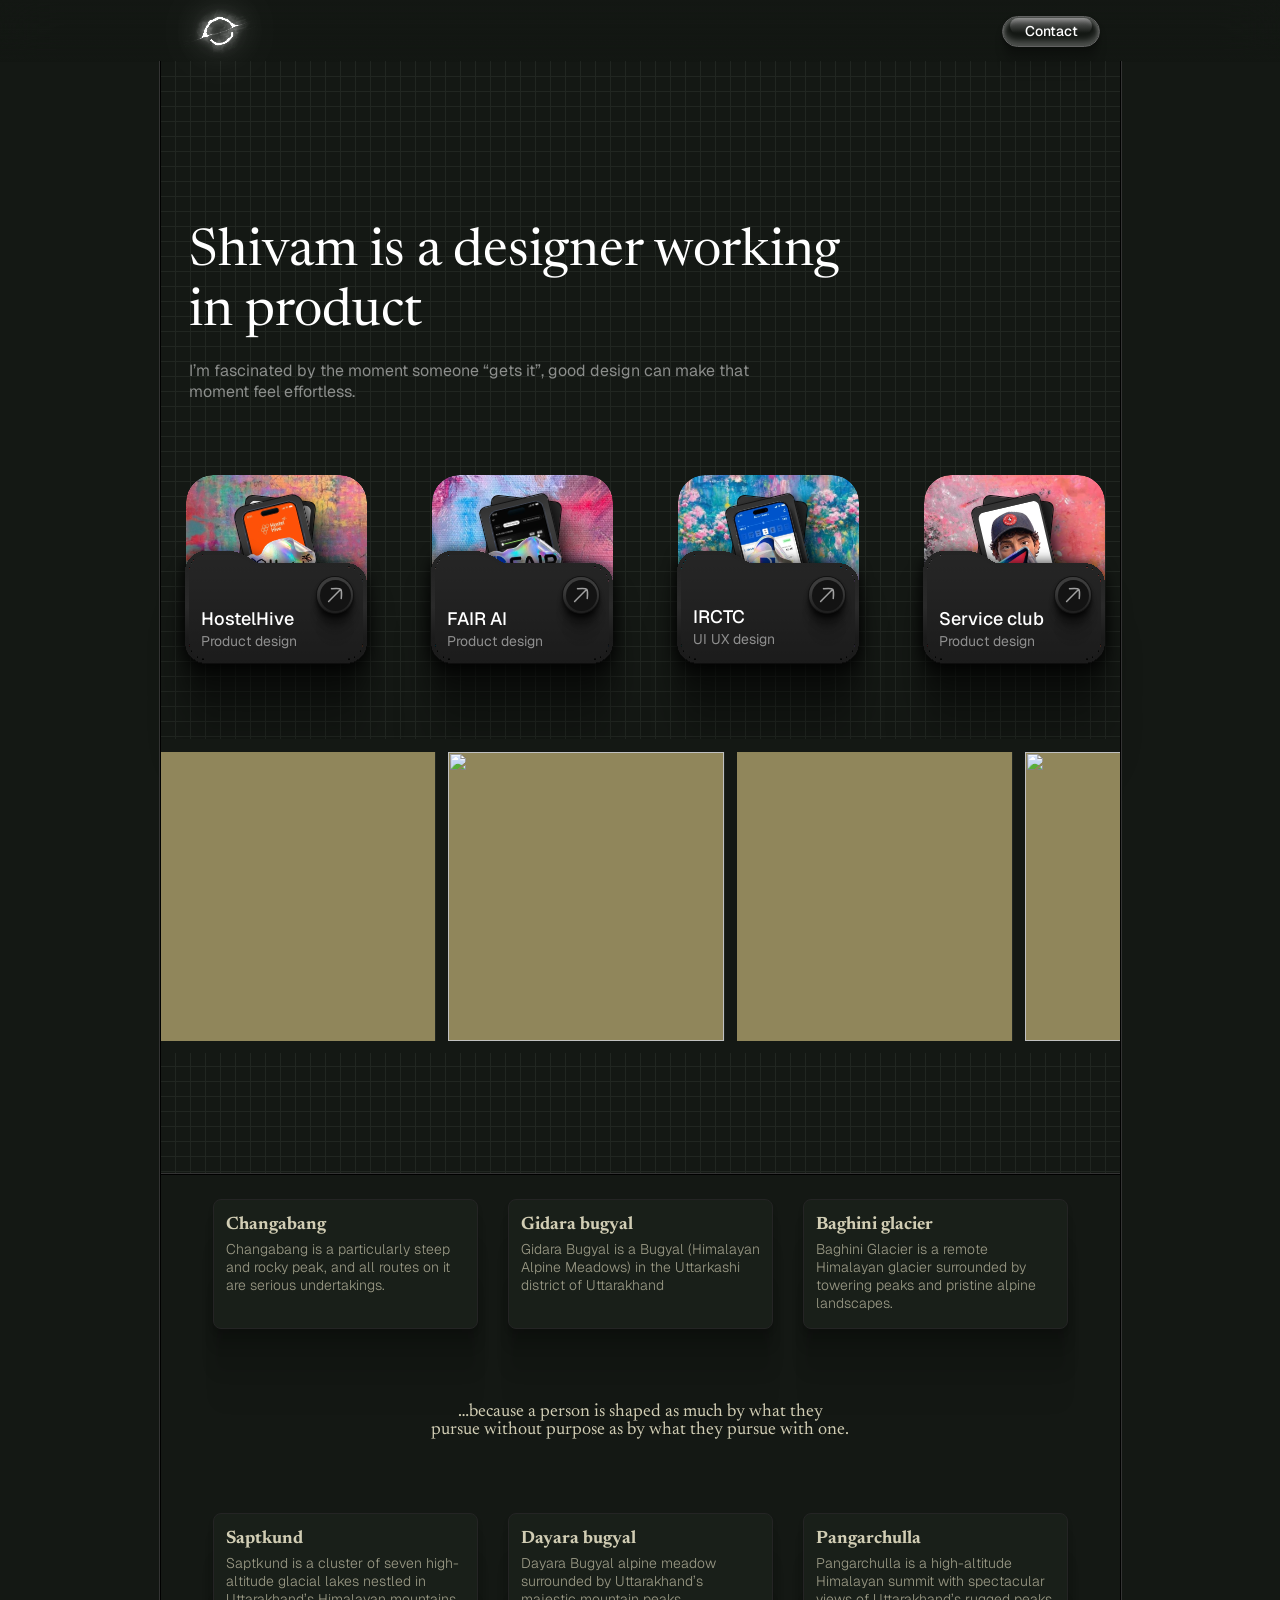
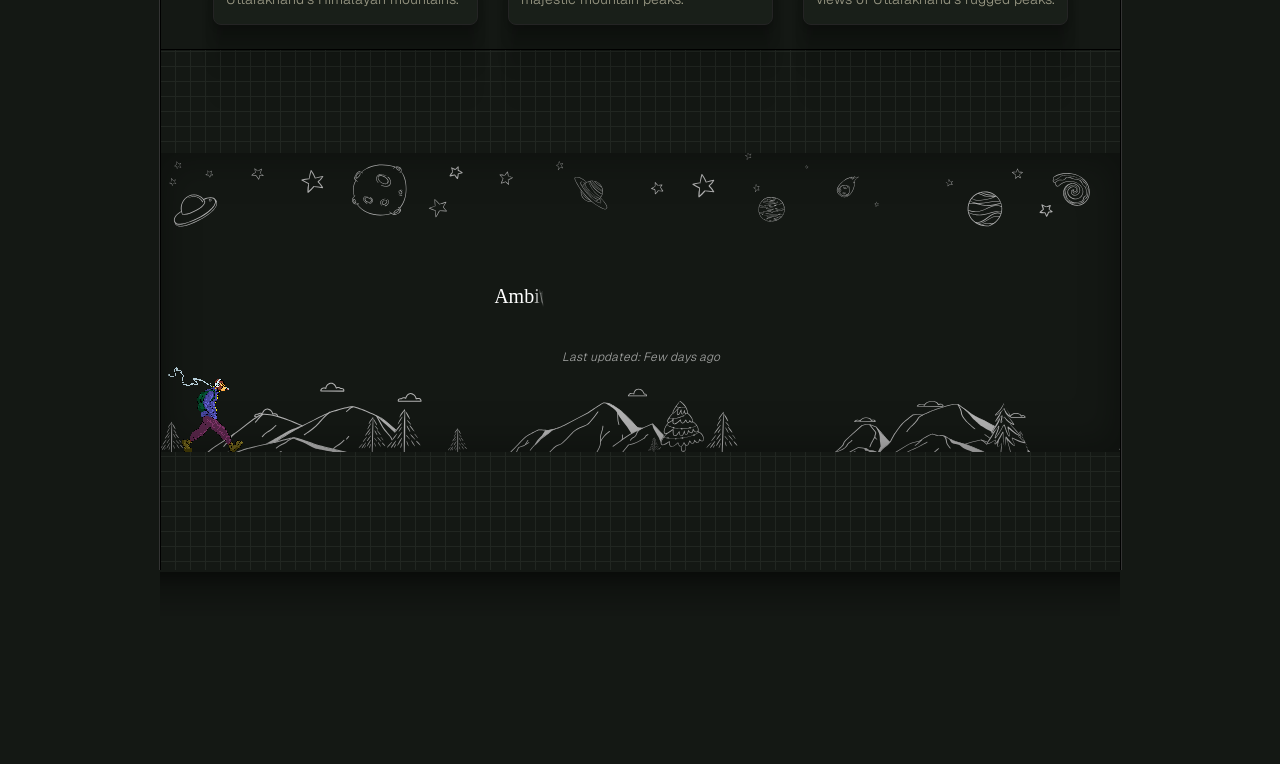
==== commit e0a9444a: "Update 8th sept 26" ====
--- a/index.html
+++ b/index.html
@@ -26,7 +26,7 @@
   <header class="nav">
     <div class="col nav__in">
       <a class="nav__brand brandmark" id="navLogo" href="" aria-label="Shivam — home"></a>
-      <a class="nav__work" href="work/">work</a>
+      <a class="nav__work" href="work/">Work</a>
       <!-- Contact — Figma "contact btn 4" (4758:1517). It copies the address
            rather than handing the visitor off to a mail client: a mailto: on a
            machine with nothing registered opens nothing at all, and on one with
--- a/assets/shell.css
+++ b/assets/shell.css
@@ -93,13 +93,13 @@
 .nav__in{position:relative;z-index:2;height:100%;display:flex;align-items:center;justify-content:space-between}
 .nav__cta{margin-right:20px}
 .nav__work{
-  position:absolute; left:50%; translate:-50% 0; top:calc(50% - 1px);
+  position:absolute; left:50%; translate:-50% 0; top:50%;
   transform:translateY(-50%);
-  font-family:var(--font-body); font-weight:300; font-size:14px;
-  color:var(--ink-dim); text-decoration:none; letter-spacing:0;
+  font-family:var(--font-body); font-weight:500; font-size:14px;
+  color:var(--ink); text-decoration:none; letter-spacing:0;
   transition:color 200ms var(--ease-out);
 }
-.nav__work:hover,.nav__work[aria-current="page"]{color:var(--ink)}
+.nav__work:hover,.nav__work[aria-current="page"]{color:#fff}
 .brandmark{
   position:relative; display:block;
   width:var(--mark-w); aspect-ratio:912 / 444;
@@ -145,7 +145,7 @@
 }
 .cbtn:focus-visible{ outline:2px solid #cdd6c6; outline-offset:3px }
 .cbtn[data-mode="hover"]:not([data-press]){
-  border-color:#7d7d7d; box-shadow:var(--over); transform:translateY(-.0715em);
+  border-color:#7d7d7d; box-shadow:var(--over);
 }
 .cbtn[data-mode="copied"]{ border-color:#8e968a }
 .cbtn[data-press]{
